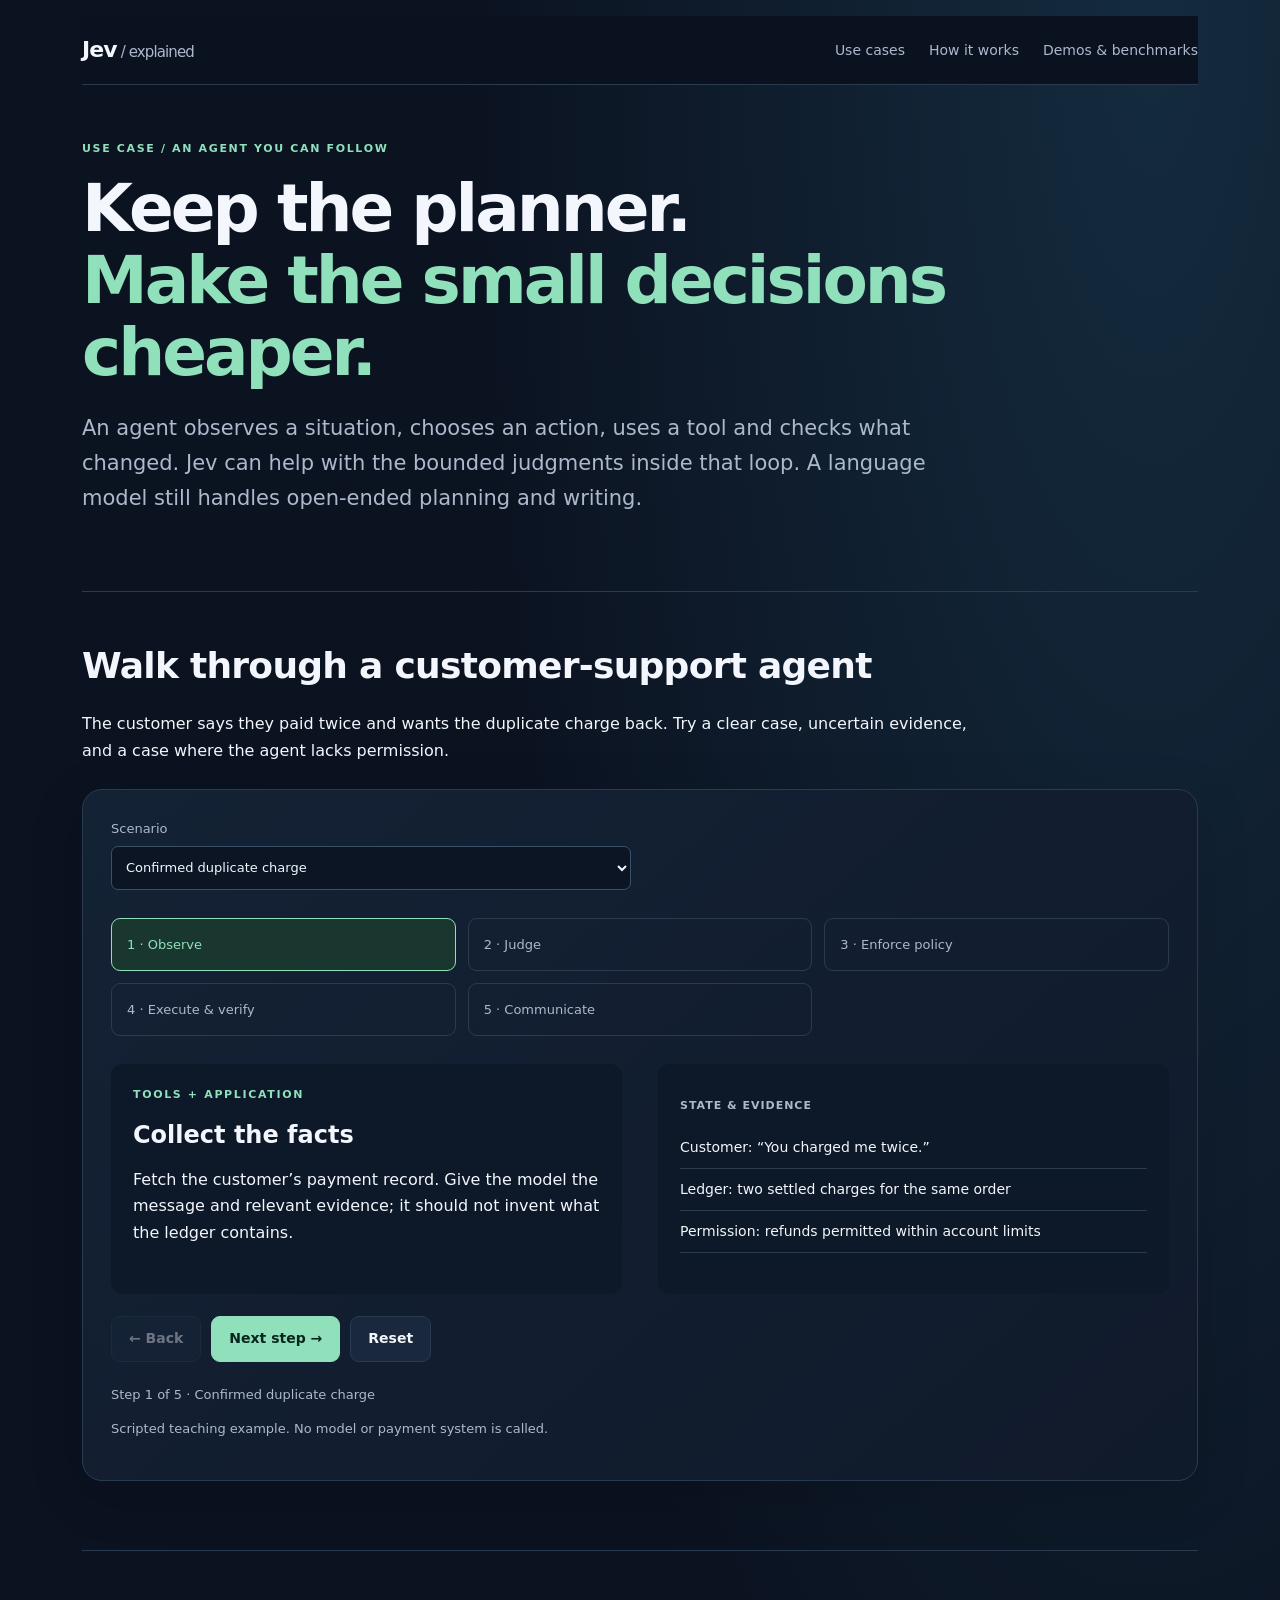
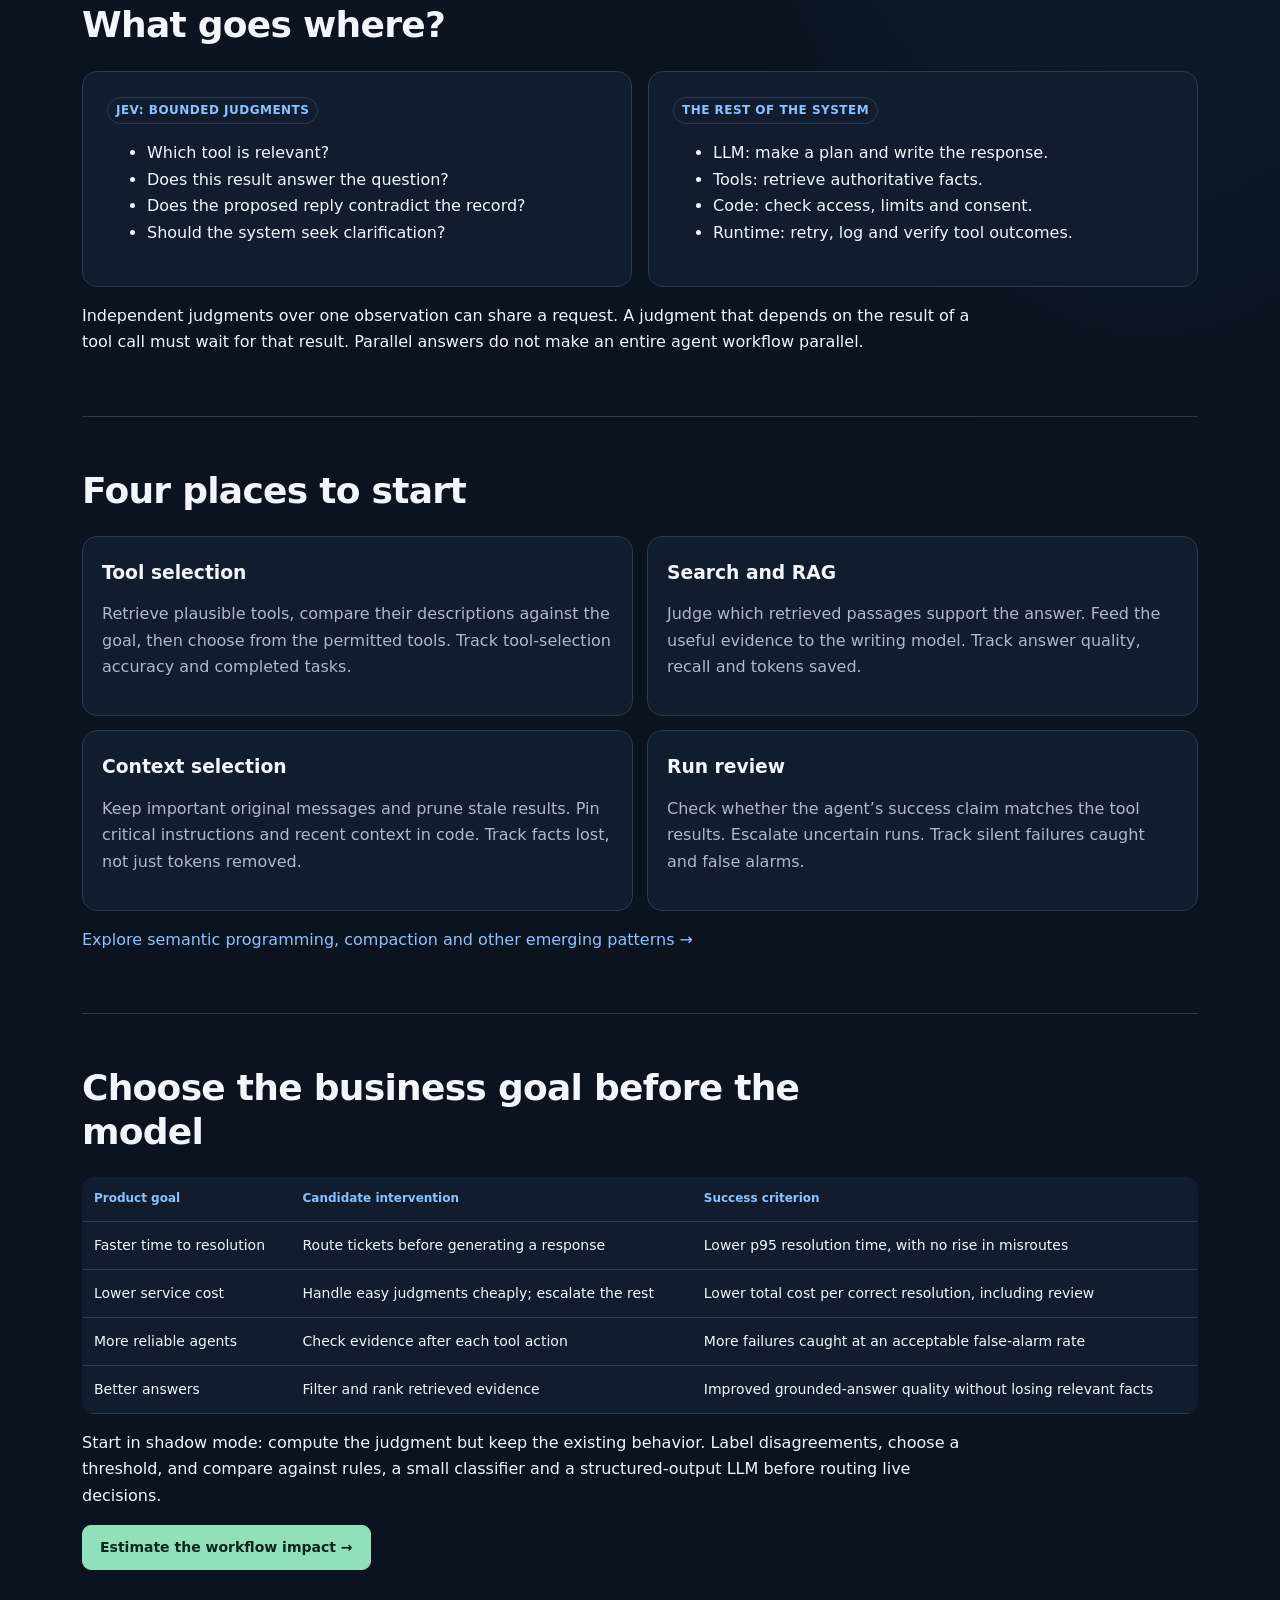
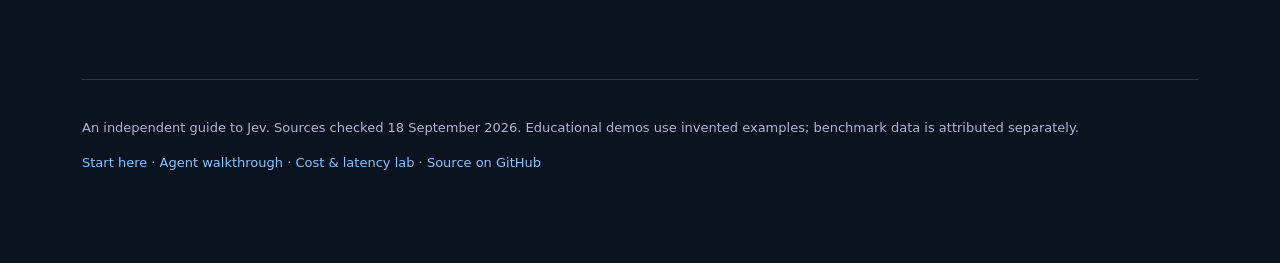
==== agents.html @ 052af836 "Build interactive PM guide with real demos, model comparisons and economics lab" ====
<!doctype html>
<html lang="en"><head><meta charset="utf-8"><meta name="viewport" content="width=device-width,initial-scale=1"><meta name="description" content="An interactive guide to Jev: decisions, agent workflows, architecture, benchmarks and product economics."><title>Agents, step by step · Jev Explained</title><link rel="stylesheet" href="style.css"><link rel="stylesheet" href="learn.css"></head><body><noscript><p class="noscript">JavaScript enables the interactive illustrations and calculators. The explanations and source links remain available below.</p></noscript><a class="skip" href="#content">Skip to content</a><main><nav aria-label="Main navigation"><a class="brand" href="index.html">Jev<span> / explained</span></a><a href="patterns.html">Use cases</a><a href="architecture.html">How it works</a><a href="benchmarks.html">Demos & benchmarks</a></nav><div id="content">
<header class="hero"><p class="eyebrow">USE CASE / AN AGENT YOU CAN FOLLOW</p><h1>Keep the planner.<br><em>Make the small decisions cheaper.</em></h1><p class="lede">An agent observes a situation, chooses an action, uses a tool and checks what changed. Jev can help with the bounded judgments inside that loop. A language model still handles open-ended planning and writing.</p></header>
<section class="chapter"><h2>Walk through a customer-support agent</h2><p>The customer says they paid twice and wants the duplicate charge back. Try a clear case, uncertain evidence, and a case where the agent lacks permission.</p><div id="agent-lab" class="lab"><div class="control-grid"><label>Scenario<select id="agent-scenario"><option value="clear">Confirmed duplicate charge</option><option value="uncertain">Charge may still be pending</option><option value="blocked">Confirmed, but no refund permission</option></select></label></div><div class="agent-map" aria-label="Agent workflow"><div data-agent-stage="0">1 · Observe</div><div data-agent-stage="1">2 · Judge</div><div data-agent-stage="2">3 · Enforce policy</div><div data-agent-stage="3">4 · Execute & verify</div><div data-agent-stage="4">5 · Communicate</div></div><div class="split"><article class="stage-card"><p class="eyebrow" id="agent-owner"></p><h3 id="agent-title"></h3><p id="agent-copy"></p></article><div class="stage-card"><p class="label">STATE & EVIDENCE</p><div id="agent-evidence"></div></div></div><div class="actions"><button id="agent-prev">← Back</button><button id="agent-next" class="primary">Next step →</button><button id="agent-reset">Reset</button></div><p id="agent-status" class="source" aria-live="polite"></p><p class="source">Scripted teaching example. No model or payment system is called.</p></div></section>
<section class="chapter"><h2>What goes where?</h2><div class="comparison"><article><span class="tag">JEV: BOUNDED JUDGMENTS</span><ul><li>Which tool is relevant?</li><li>Does this result answer the question?</li><li>Does the proposed reply contradict the record?</li><li>Should the system seek clarification?</li></ul></article><article><span class="tag">THE REST OF THE SYSTEM</span><ul><li>LLM: make a plan and write the response.</li><li>Tools: retrieve authoritative facts.</li><li>Code: check access, limits and consent.</li><li>Runtime: retry, log and verify tool outcomes.</li></ul></article></div><p>Independent judgments over one observation can share a request. A judgment that depends on the result of a tool call must wait for that result. Parallel answers do not make an entire agent workflow parallel.</p></section>
<section class="chapter"><h2>Four places to start</h2><div class="cards"><article><h3>Tool selection</h3><p>Retrieve plausible tools, compare their descriptions against the goal, then choose from the permitted tools. Track tool-selection accuracy and completed tasks.</p></article><article><h3>Search and RAG</h3><p>Judge which retrieved passages support the answer. Feed the useful evidence to the writing model. Track answer quality, recall and tokens saved.</p></article><article><h3>Context selection</h3><p>Keep important original messages and prune stale results. Pin critical instructions and recent context in code. Track facts lost, not just tokens removed.</p></article><article><h3>Run review</h3><p>Check whether the agent’s success claim matches the tool results. Escalate uncertain runs. Track silent failures caught and false alarms.</p></article></div><p><a href="emerging.html">Explore semantic programming, compaction and other emerging patterns →</a></p></section>
<section class="chapter"><h2>Choose the business goal before the model</h2><div class="table-wrap"><table><thead><tr><th>Product goal</th><th>Candidate intervention</th><th>Success criterion</th></tr></thead><tbody><tr><td>Faster time to resolution</td><td>Route tickets before generating a response</td><td>Lower p95 resolution time, with no rise in misroutes</td></tr><tr><td>Lower service cost</td><td>Handle easy judgments cheaply; escalate the rest</td><td>Lower total cost per correct resolution, including review</td></tr><tr><td>More reliable agents</td><td>Check evidence after each tool action</td><td>More failures caught at an acceptable false-alarm rate</td></tr><tr><td>Better answers</td><td>Filter and rank retrieved evidence</td><td>Improved grounded-answer quality without losing relevant facts</td></tr></tbody></table></div><p>Start in shadow mode: compute the judgment but keep the existing behavior. Label disagreements, choose a threshold, and compare against rules, a small classifier and a structured-output LLM before routing live decisions.</p><a class="button primary" href="economics.html">Estimate the workflow impact →</a></section>
</div><footer><p>An independent guide to Jev. Sources checked 18 September 2026. Educational demos use invented examples; benchmark data is attributed separately.</p><a href="index.html">Start here</a> · <a href="agents.html">Agent walkthrough</a> · <a href="economics.html">Cost & latency lab</a> · <a href="https://github.com/sambhav/jev-explained">Source on GitHub</a></footer></main><script src="vendor/highlight.min.js"></script><script src="code-highlight.js"></script><script src="learn.js"></script></body></html>
---- style.css ----
:root{--bg:#0b1020;--card:#131a2c;--soft:#1a2338;--text:#f3f6fc;--muted:#aeb8cc;--accent:#8cb4ff;--line:#2a3652;--green:#8bd5a5}*{box-sizing:border-box}html{scroll-behavior:smooth}body{margin:0;background:var(--bg);color:var(--text);font:16px/1.65 system-ui,-apple-system,Segoe UI,sans-serif}main{max-width:1080px;margin:auto;padding:26px 22px 90px}nav{display:flex;gap:16px;flex-wrap:wrap;margin-bottom:52px;padding:10px 0;position:sticky;top:0;background:rgba(11,16,32,.94);backdrop-filter:blur(12px);z-index:5}a{color:var(--accent);text-decoration:none}.eyebrow,.tag{color:var(--accent);font-weight:750;font-size:12px;letter-spacing:.1em}.tag{display:inline-block;border:1px solid var(--line);border-radius:999px;padding:3px 8px;letter-spacing:.04em}h1{font-size:clamp(42px,7vw,72px);line-height:1;letter-spacing:-.045em;margin:8px 0 22px}h2{margin-top:64px;font-size:30px;letter-spacing:-.02em}h3{margin:5px 0}.lede{font-size:21px;color:var(--muted);max-width:860px}.callout,.warn{background:var(--soft);border-left:4px solid var(--accent);padding:18px 20px;border-radius:0 14px 14px 0;margin:28px 0}.warn{border-color:#e6b566}.flow{display:flex;gap:10px;align-items:center;overflow:auto;padding:16px 0}.node{background:var(--card);border:1px solid var(--line);padding:15px;border-radius:12px;min-width:135px;text-align:center}.node small,.source{color:var(--muted)}pre{background:#090d18;border:1px solid var(--line);border-radius:12px;padding:16px;overflow:auto;white-space:pre-wrap;color:#dbe7ff;font:14px/1.6 ui-monospace,SFMono-Regular,Menlo,Monaco,Consolas,"Liberation Mono",monospace;tab-size:2}pre code.hljs{display:block;overflow-x:auto;padding:0;background:transparent;color:#dbe7ff}code.hljs{background:transparent}.hljs-comment,.hljs-quote{color:#71809f;font-style:italic}.hljs-keyword,.hljs-selector-tag,.hljs-literal,.hljs-section,.hljs-link{color:#c792ea}.hljs-string,.hljs-title,.hljs-name,.hljs-type,.hljs-attribute,.hljs-symbol,.hljs-bullet,.hljs-addition{color:#a6e3a1}.hljs-number,.hljs-meta,.hljs-built_in,.hljs-builtin-name,.hljs-params{color:#f2c97d}.hljs-function .hljs-title,.hljs-title.function_{color:#82aaff}.hljs-variable,.hljs-template-variable,.hljs-class .hljs-title,.hljs-title.class_{color:#f3a6b8}.hljs-operator,.hljs-punctuation{color:#b7c4dd}.hljs-deletion{color:#ef8891}.cards,.grid,.compare{display:grid;grid-template-columns:repeat(2,1fr);gap:14px}.grid{grid-template-columns:repeat(3,1fr)}.cards article,.card{background:var(--card);border:1px solid var(--line);border-radius:15px;padding:19px}.cards p,.card p{color:var(--muted)}code:not(.hljs){color:#dbe7ff}table{width:100%;border-collapse:collapse;background:var(--card);border-radius:12px;overflow:hidden}th,td{text-align:left;padding:12px;border-bottom:1px solid var(--line)}th{color:var(--accent)}.diagram{background:#090d18;border:1px solid var(--line);border-radius:16px;padding:28px;text-align:center;font-size:18px;line-height:2}.diagram.small{font-size:15px}.takeaway{font-size:21px;border-left:4px solid var(--accent);background:var(--card);padding:20px;border-radius:0 14px 14px 0}.stack{display:grid;gap:14px}footer{margin-top:65px;border-top:1px solid var(--line);padding-top:24px}.steps{counter-reset:step;display:grid;gap:14px}.step{position:relative;background:var(--card);border:1px solid var(--line);border-radius:16px;padding:22px 22px 22px 70px}.step:before{counter-increment:step;content:counter(step);position:absolute;left:20px;top:20px;width:34px;height:34px;border-radius:50%;display:grid;place-items:center;background:var(--accent);color:#07101f;font-weight:800}.decision-demo{display:grid;grid-template-columns:1fr 70px 1fr;align-items:center;gap:12px;margin:25px 0}.decision-box{background:var(--card);border:1px solid var(--line);border-radius:16px;padding:20px;min-height:170px}.pulse-arrow{position:relative;height:3px;background:var(--line);overflow:hidden}.pulse-arrow:after{content:'';position:absolute;width:30px;height:3px;background:var(--accent);animation:travel 1.8s ease-in-out infinite}.prob{height:8px;background:var(--soft);border-radius:8px;overflow:hidden;margin:7px 0 12px}.prob i{display:block;height:100%;background:var(--accent);transform-origin:left;animation:grow 1.2s ease-out both}.versus{display:grid;grid-template-columns:1fr 1fr;gap:14px}.bad,.good{border-radius:16px;padding:21px;border:1px solid var(--line);background:var(--card)}.good{border-color:#355e4b}.label{font-size:12px;font-weight:800;letter-spacing:.08em;color:var(--muted)}@keyframes travel{0%{left:-30px}100%{left:100%}}@keyframes grow{from{transform:scaleX(0)}to{transform:scaleX(1)}}@media(prefers-reduced-motion:reduce){*{scroll-behavior:auto!important}.pulse-arrow:after,.prob i{animation:none}}@media(max-width:700px){.cards,.grid,.compare,.versus,.decision-demo{grid-template-columns:1fr}.decision-demo .pulse-arrow{width:3px;height:45px;margin:auto}.pulse-arrow:after{width:3px;height:20px;animation:none}.step{padding-left:62px}nav{margin-bottom:35px}.flow{align-items:stretch}}
---- learn.css ----
/* Interactive reading experience; old deep dives inherit the same visual system. */
:root{--bg:#0b1220;--card:#111d2e;--soft:#19283c;--line:#2a3b50;--accent:#87c4ff;--green:#8fe0bb;--amber:#f4cd87}
body{background:radial-gradient(ellipse at 90% 0%,#142b3e 0,transparent 44rem),var(--bg)}main{max-width:1160px;padding-top:16px}h1{font-size:clamp(38px,5.6vw,66px);line-height:1.09;letter-spacing:-.045em;max-width:1050px}h1 em{font-style:normal;color:var(--green)}h2{font-size:clamp(25px,3.6vw,36px);line-height:1.2;margin:8px 0 24px;max-width:850px}h3{line-height:1.3}.hero{padding:35px 0 55px}.hero .lede{max-width:900px;line-height:1.65}.eyebrow{margin:0 0 15px;color:var(--green);font-size:11px;letter-spacing:.15em}.chapter{padding:44px 0;border-top:1px solid var(--line);scroll-margin-top:110px}.chapter>p{max-width:900px}nav{margin-bottom:20px;border-bottom:1px solid var(--line);align-items:center;padding:16px 0;gap:24px;background:rgba(11,18,32,.96)}nav a{font-size:14px;color:var(--muted)}nav a[aria-current=page]{color:var(--green)}nav .brand{font-weight:850;font-size:22px;color:var(--text);margin-right:auto;letter-spacing:-.04em}.brand span{font-size:15px;color:var(--muted);font-weight:400}a:hover{text-decoration:underline}.skip{position:absolute;top:-60px;background:var(--accent);color:var(--bg);padding:10px;z-index:99}.skip:focus{top:8px}button,input,select{font:inherit}button,.button{display:inline-flex;align-items:center;justify-content:center;min-height:44px;border:1px solid var(--line);border-radius:9px;background:var(--soft);color:var(--text);padding:10px 17px;font-size:14px;font-weight:650;cursor:pointer;text-decoration:none}button:hover,.button:hover{border-color:var(--accent);text-decoration:none}button:disabled{opacity:.4;cursor:default}.primary{background:var(--green);border-color:var(--green);color:#08251d}.actions{display:flex;flex-wrap:wrap;gap:10px;align-items:center;margin:22px 0}a:focus-visible,button:focus-visible,input:focus-visible,select:focus-visible,summary:focus-visible{outline:3px solid var(--amber);outline-offset:4px}.section-heading{display:flex;justify-content:space-between;align-items:flex-start;gap:20px}.badge{display:inline-block;border:1px solid #365749;color:var(--green);background:#142a29;border-radius:99px;padding:4px 10px;font-size:11px;white-space:nowrap}.badge.amber{color:var(--amber);border-color:#66543c;background:#2d271f}.lab{border:1px solid var(--line);border-radius:20px;background:linear-gradient(140deg,#142235,#101a2b);padding:28px;margin:25px 0;box-shadow:0 14px 55px #0002}.segmented{display:flex;gap:8px;flex-wrap:wrap;margin:0 0 24px}.segmented button[aria-pressed=true]{background:var(--green);color:#08251d;border-color:var(--green)}.split{display:grid;grid-template-columns:1fr 1fr;gap:36px;align-items:start}.split>*{min-width:0}blockquote{font-size:23px;line-height:1.45;margin:18px 0 28px;padding:0;color:#f3f8fc;min-height:110px}.label{color:var(--muted);font-size:11px;letter-spacing:.09em}.prob-row{display:grid;grid-template-columns:78px 1fr 44px;gap:12px;align-items:center;margin:14px 0;font-size:13px}.track{height:15px;background:#253447;border-radius:5px;overflow:hidden}.track span{display:block;height:100%;width:0;background:var(--accent);transition:width .45s ease;border-radius:4px}.prob-row:first-child .track span{background:var(--green)}.prob-row output{text-align:right;font-variant-numeric:tabular-nums}.policy{border-top:1px solid var(--line);margin-top:28px;padding-top:22px}.policy label{display:flex;justify-content:space-between;gap:20px}.policy output{color:var(--green);font-weight:800}input[type=range]{width:100%;accent-color:var(--green);min-height:35px}.result{padding:15px 18px;background:#19362f;border:1px solid #386656;border-radius:10px;color:#b2f0d3;font-weight:700}.result.review{background:#30291f;border-color:#685336;color:var(--amber)}.source,.code-note{font-size:13px;line-height:1.65;color:var(--muted)}.code-note{margin-bottom:4px}.comparison{display:grid;grid-template-columns:1fr 1fr;gap:16px}.comparison>article{border:1px solid var(--line);border-radius:15px;background:var(--card);padding:24px}.comparison p{color:var(--muted)}.comparison .accent-card{border-color:#35624f}.token-strip,.decision-pills{display:flex;flex-wrap:wrap;gap:7px;margin:24px 0;min-height:48px;align-items:center}.token-strip span{border:1px solid #425672;border-radius:6px;background:#223149;padding:6px 9px;font:13px ui-monospace,monospace}.decision-pills span{background:#1e4038;border:1px solid #315a4e;padding:6px 12px;border-radius:7px;font-size:13px}.decision-pills b{color:var(--green)}.glyph{font-size:34px;color:var(--green)}.primitives{margin-top:24px}.value-grid{display:grid;grid-template-columns:repeat(2,1fr);gap:28px;margin:30px 0}.value-grid article{border-top:1px solid var(--line);padding-top:20px}.value-grid span{color:var(--green);font:14px ui-monospace,monospace}.value-grid h3{margin:12px 0}.value-grid p{color:var(--muted)}.value-grid b{font-size:13px}.journey>a{display:block;border:1px solid var(--line);padding:24px;border-radius:15px;background:var(--card);color:var(--text)}.journey>a:hover{border-color:var(--green);text-decoration:none}.journey p{color:var(--muted)}.journey h3{margin-top:18px}.control-grid{display:grid;grid-template-columns:repeat(2,minmax(0,1fr));gap:18px}.control-grid label{display:flex;flex-direction:column;gap:6px;color:var(--muted);font-size:13px}.control-grid input:not([type=range]),select{width:100%;min-height:44px;color:var(--text);background:#0b1524;border:1px solid #3b5067;border-radius:7px;padding:8px 10px}label small{font-size:11px;color:var(--muted)}.agent-map{display:grid;grid-template-columns:repeat(3,1fr);gap:12px;margin:28px 0}.agent-map div{padding:15px;border:1px solid var(--line);border-radius:9px;color:var(--muted);font-size:13px;position:relative}.agent-map div.active{color:var(--green);border-color:var(--green);background:#19362f}.stage-card{min-height:230px;padding:22px;background:#0d1828;border-radius:12px}.stage-card h3{font-size:24px}.evidence-item{border-bottom:1px solid var(--line);padding:9px 0;font-size:14px}.evidence-item b{color:var(--green)}.table-wrap{overflow:auto}th{font-size:12px}td{font-size:14px}.arch-input{text-align:center;padding:10px 0 25px}.arch-input p{font-size:22px;margin:10px}.arch-input small{color:var(--muted)}.arch-block{padding:12px;border:1px solid var(--line);border-radius:8px;margin:18px 0;color:var(--muted);font-size:13px;transition:background .3s}.arch-block.active{border-color:var(--accent);color:var(--text);background:#223a51}.arch-paths .token-strip{min-height:110px}.arch-paths .token-strip span{opacity:.22;transition:opacity .3s,transform .3s;transform:translateY(5px)}.arch-paths .token-strip span.shown{opacity:1;transform:none}#parallel-answers{min-height:110px;margin:24px 0}#parallel-answers div{display:flex;justify-content:space-between;gap:15px;padding:5px 8px;opacity:.22;transition:opacity .3s,color .3s;font-size:13px}#parallel-answers.active div{opacity:1;color:var(--green)}.explain-box{border-top:1px solid var(--line);padding-top:24px;margin-top:25px;min-height:180px}.glossary{display:grid;grid-template-columns:repeat(3,1fr);gap:25px}.glossary h3{color:var(--green);font-size:17px}.glossary p{color:var(--muted);font-size:14px}.shared-diagram{display:grid;grid-template-columns:1fr 1fr 1fr;gap:35px;align-items:center;margin:30px 0}.shared-diagram .state-node,.branch-column>div{background:var(--card);border:1px solid var(--line);padding:18px;border-radius:10px;text-align:center;position:relative}.shared-diagram span{display:block;color:var(--muted);font-size:12px}.branch-column{display:grid;gap:12px}.branch-column>div:before,.branch-column>div:after{content:'';position:absolute;width:35px;height:2px;background:var(--green);top:50%}.branch-column>div:before{right:100%}.branch-column>div:after{left:100%}.evidence-list{display:grid;gap:16px}.evidence-list article{border:1px solid var(--line);border-radius:12px;padding:24px}.evidence-list h3{margin-top:15px}.calibration-visual{display:grid;grid-template-columns:repeat(10,1fr);gap:8px;max-width:600px;margin:26px 0}.calibration-visual span{aspect-ratio:1;background:#204338;display:grid;place-items:center;color:var(--green);border-radius:8px;font-size:22px}.calibration-visual span:nth-last-child(-n+2){background:#453225;color:var(--amber)}.embed{width:100%;aspect-ratio:16/9;border:1px solid var(--line);border-radius:12px;background:#080d14}.embed iframe{width:100%;height:100%;border:0;border-radius:12px}.embed-placeholder{width:100%;height:100%;display:flex;flex-direction:column;align-items:center;justify-content:center;gap:14px;padding:22px;text-align:center;background:radial-gradient(ellipse,#263e50,#101a2b)}.embed-placeholder strong{font-size:clamp(18px,3vw,30px)}.embed-placeholder small{color:var(--muted)}.metrics{display:grid;grid-template-columns:repeat(3,1fr);gap:14px;margin:25px 0}.metric{border:1px solid var(--line);border-radius:12px;padding:20px;background:var(--card)}.metric output,.metric strong{display:block;font-size:clamp(24px,3.5vw,38px);font-weight:800;letter-spacing:-.03em;color:var(--green);font-variant-numeric:tabular-nums}.metric span{font-size:12px;color:var(--muted)}.bench-row{display:grid;grid-template-columns:125px 1fr 95px;gap:12px;margin:18px 0;align-items:center;font-size:13px}.bench-row .track{height:22px}.bench-row .track span{background:#7893b2}.bench-row.jev .track span{background:var(--green)}.bench-row output{text-align:right;font-variant-numeric:tabular-nums}.bench-row.jev{font-weight:800;color:var(--green)}#benchmark-chart{margin:28px 0}.benchmark-controls{display:flex;gap:16px;align-items:center;flex-wrap:wrap}.benchmark-controls label{font-size:13px}.benchmark-controls select{width:auto}.callout.compact{margin:16px 0;padding:14px 18px}.race-lane{margin:22px 0}.race-lane .lane-label{display:flex;justify-content:space-between;font-size:13px}.race-track{height:26px;background:#243249;border-radius:7px;overflow:hidden;margin-top:10px}.race-track span{display:block;width:0;height:100%;background:var(--accent)}.race-lane:last-of-type .race-track span{background:var(--green)}.race-track span.running{animation:race var(--duration) linear forwards}.race-track span.finished{width:100%}@keyframes race{from{width:0}to{width:100%}}.cost-stack{display:flex;min-height:22px;overflow:hidden;border-radius:6px;background:#253449;margin:10px 0 18px}.cost-stack span{min-width:0;background:var(--green);transition:width .3s}.cost-stack span+span{background:var(--amber)}.legend{display:flex;gap:20px;flex-wrap:wrap;font-size:12px;color:var(--muted)}.legend i{width:10px;height:10px;display:inline-block;background:var(--green);margin-right:6px}.legend .amber{background:var(--amber)}details{margin:20px 0;border:1px solid var(--line);border-radius:10px;padding:16px 20px}summary{cursor:pointer;color:var(--accent);font-weight:650}.formula{font-family:ui-monospace,monospace;font-size:12px;overflow-wrap:anywhere}.sticky-result{margin-top:28px}.footer-note{font-size:12px}footer{color:var(--muted);font-size:13px}section:target{scroll-margin-top:120px}.viz svg{min-width:0}.noscript{padding:15px;border:1px solid var(--amber)}
@media(max-width:760px){main{padding:12px 18px 60px}nav{gap:11px;padding:12px 0}nav .brand{flex-basis:100%;font-size:20px}nav a{font-size:12px}.hero{padding:25px 0 35px}.hero .lede{font-size:18px}.chapter{padding:32px 0}.split,.comparison,.value-grid,.glossary{grid-template-columns:1fr}.lab{padding:19px}.section-heading{display:block}.section-heading .badge{margin-bottom:10px}.split{gap:18px}blockquote{font-size:21px;min-height:0}.metrics{grid-template-columns:1fr}.metric{padding:16px}.metric output,.metric strong{font-size:30px}.agent-map{grid-template-columns:1fr 1fr}.stage-card{min-height:0}.arch-paths .token-strip{min-height:55px}.shared-diagram{grid-template-columns:1fr;gap:20px}.branch-column>div:before,.branch-column>div:after{display:none}.branch-column{grid-template-columns:repeat(3,1fr);gap:8px}.branch-column>div{padding:12px 5px;font-size:12px}.bench-row{grid-template-columns:85px 1fr 78px;font-size:11px;gap:8px}.control-grid{grid-template-columns:1fr}.embed-placeholder{gap:8px;padding:12px}.embed-placeholder small{font-size:11px}.calibration-visual{grid-template-columns:repeat(5,1fr);max-width:300px}th,td{padding:10px}.policy label{font-size:13px}.segmented button{padding:8px 10px;font-size:12px}.explain-box{min-height:230px}.comparison>article{padding:20px}}
@media(prefers-reduced-motion:reduce){*,*:before,*:after{animation:none!important;transition:none!important;scroll-behavior:auto!important}.race-track span.running{width:100%}}
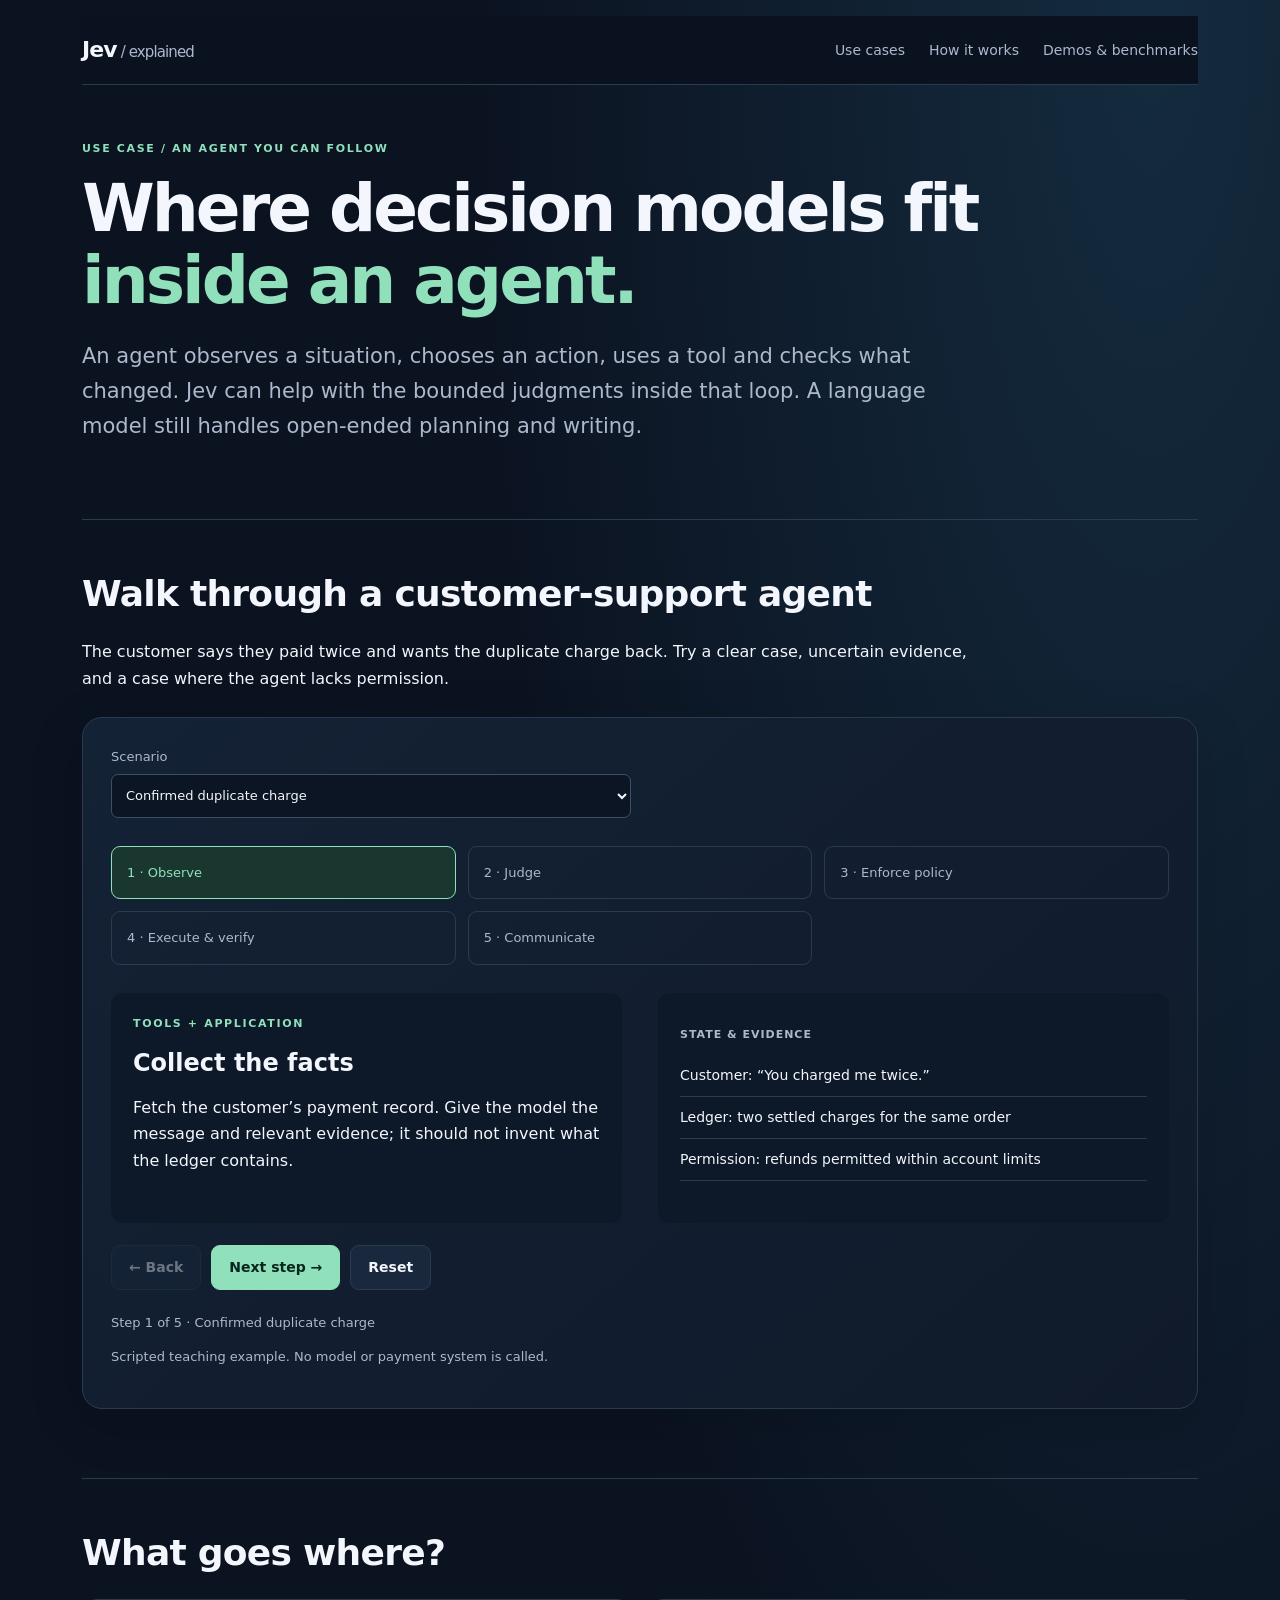
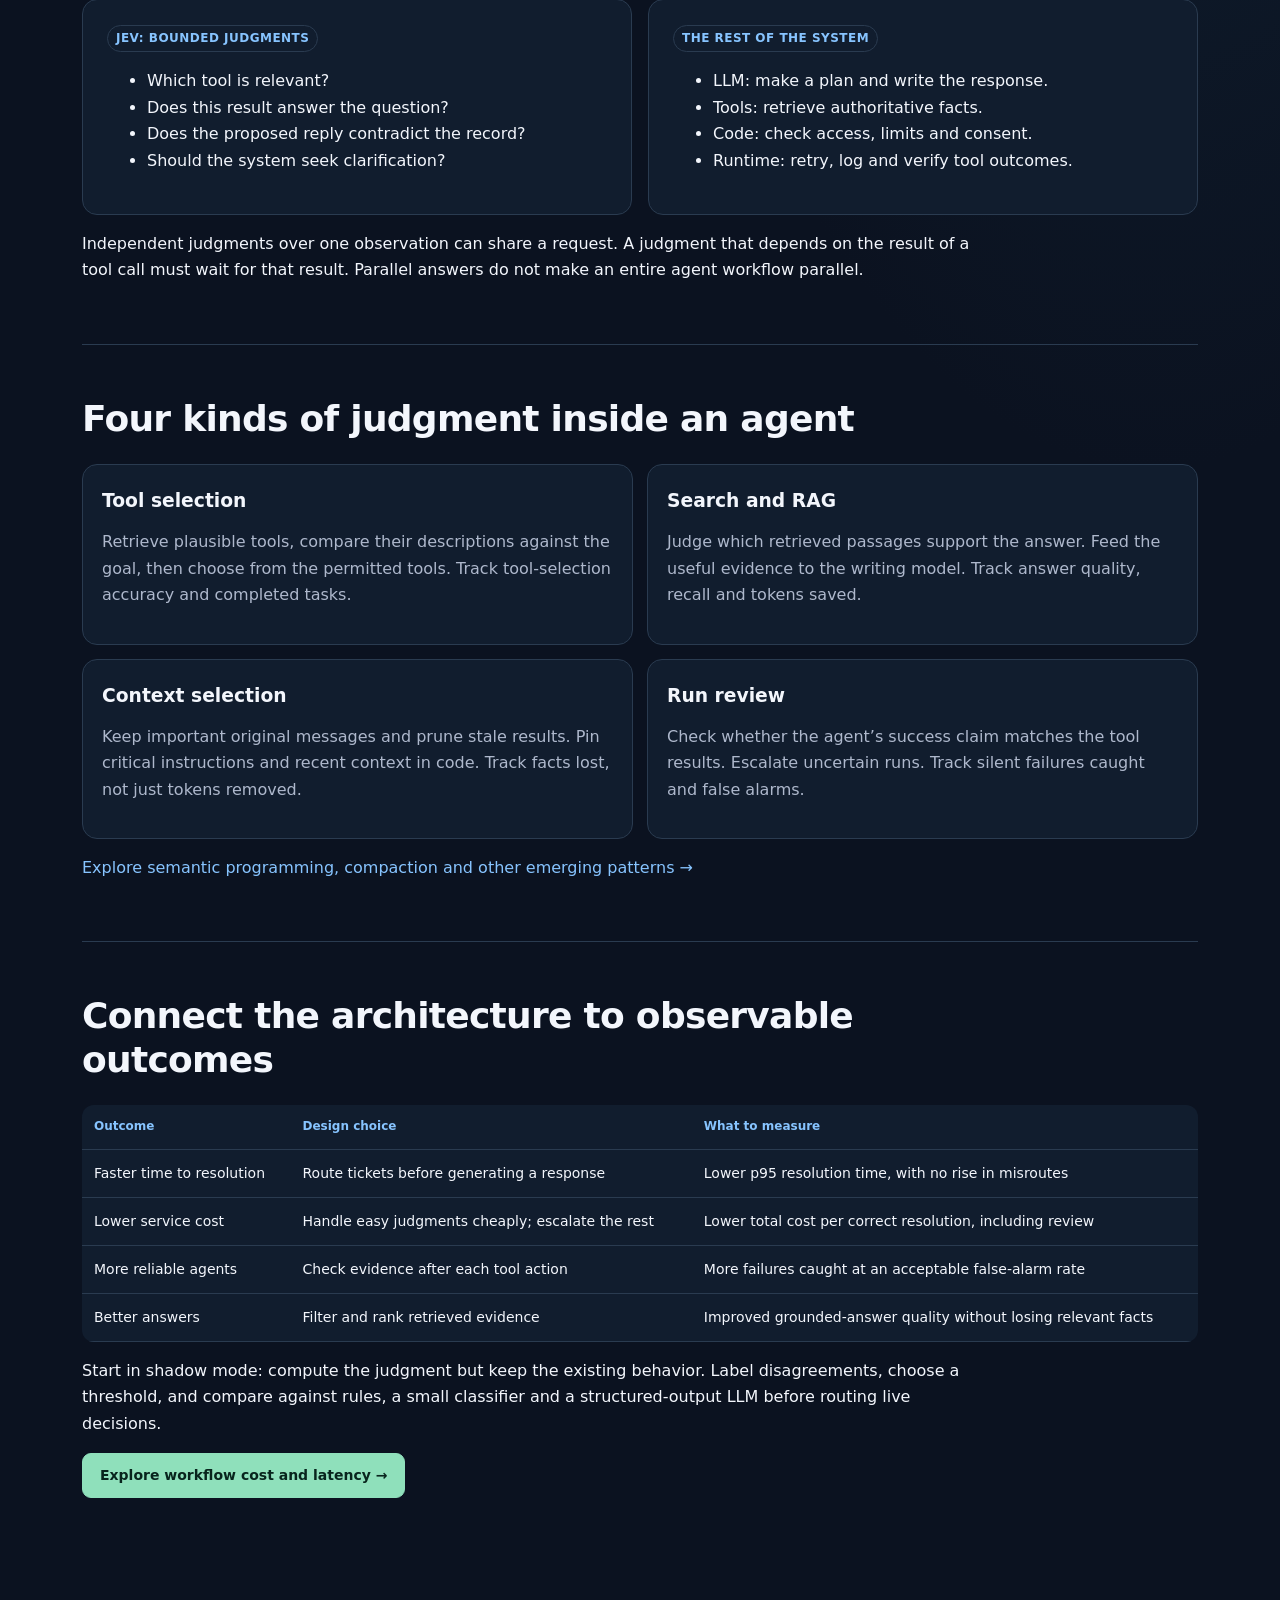
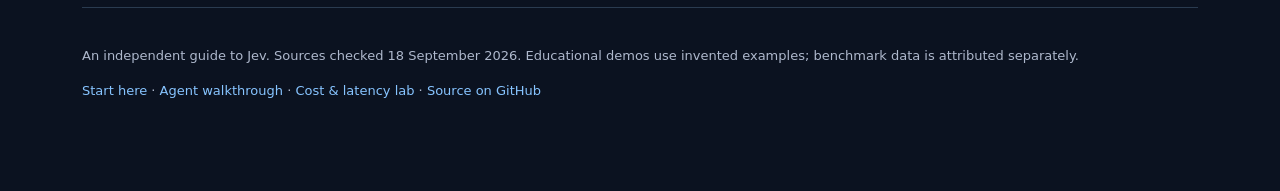
==== commit a0d267d2: "Reframe Jev guide around the architectural shift rather than product advocacy" ====
--- a/agents.html
+++ b/agents.html
@@ -1,8 +1,8 @@
 <!doctype html>
-<html lang="en"><head><meta charset="utf-8"><meta name="viewport" content="width=device-width,initial-scale=1"><meta name="description" content="An interactive guide to Jev: decisions, agent workflows, architecture, benchmarks and product economics."><title>Agents, step by step · Jev Explained</title><link rel="stylesheet" href="style.css"><link rel="stylesheet" href="learn.css"></head><body><noscript><p class="noscript">JavaScript enables the interactive illustrations and calculators. The explanations and source links remain available below.</p></noscript><a class="skip" href="#content">Skip to content</a><main><nav aria-label="Main navigation"><a class="brand" href="index.html">Jev<span> / explained</span></a><a href="patterns.html">Use cases</a><a href="architecture.html">How it works</a><a href="benchmarks.html">Demos & benchmarks</a></nav><div id="content">
-<header class="hero"><p class="eyebrow">USE CASE / AN AGENT YOU CAN FOLLOW</p><h1>Keep the planner.<br><em>Make the small decisions cheaper.</em></h1><p class="lede">An agent observes a situation, chooses an action, uses a tool and checks what changed. Jev can help with the bounded judgments inside that loop. A language model still handles open-ended planning and writing.</p></header>
+<html lang="en"><head><meta charset="utf-8"><meta name="viewport" content="width=device-width,initial-scale=1"><meta name="description" content="An explanation of decision models through Jev: interfaces, computation, agent workflows and measured system effects."><title>Agents, step by step · Jev Explained</title><link rel="stylesheet" href="style.css"><link rel="stylesheet" href="learn.css"></head><body><noscript><p class="noscript">JavaScript enables the interactive illustrations and calculators. The explanations and source links remain available below.</p></noscript><a class="skip" href="#content">Skip to content</a><main><nav aria-label="Main navigation"><a class="brand" href="index.html">Jev<span> / explained</span></a><a href="patterns.html">Use cases</a><a href="architecture.html">How it works</a><a href="benchmarks.html">Demos & benchmarks</a></nav><div id="content">
+<header class="hero"><p class="eyebrow">USE CASE / AN AGENT YOU CAN FOLLOW</p><h1>Where decision models fit<br><em>inside an agent.</em></h1><p class="lede">An agent observes a situation, chooses an action, uses a tool and checks what changed. Jev can help with the bounded judgments inside that loop. A language model still handles open-ended planning and writing.</p></header>
 <section class="chapter"><h2>Walk through a customer-support agent</h2><p>The customer says they paid twice and wants the duplicate charge back. Try a clear case, uncertain evidence, and a case where the agent lacks permission.</p><div id="agent-lab" class="lab"><div class="control-grid"><label>Scenario<select id="agent-scenario"><option value="clear">Confirmed duplicate charge</option><option value="uncertain">Charge may still be pending</option><option value="blocked">Confirmed, but no refund permission</option></select></label></div><div class="agent-map" aria-label="Agent workflow"><div data-agent-stage="0">1 · Observe</div><div data-agent-stage="1">2 · Judge</div><div data-agent-stage="2">3 · Enforce policy</div><div data-agent-stage="3">4 · Execute & verify</div><div data-agent-stage="4">5 · Communicate</div></div><div class="split"><article class="stage-card"><p class="eyebrow" id="agent-owner"></p><h3 id="agent-title"></h3><p id="agent-copy"></p></article><div class="stage-card"><p class="label">STATE & EVIDENCE</p><div id="agent-evidence"></div></div></div><div class="actions"><button id="agent-prev">← Back</button><button id="agent-next" class="primary">Next step →</button><button id="agent-reset">Reset</button></div><p id="agent-status" class="source" aria-live="polite"></p><p class="source">Scripted teaching example. No model or payment system is called.</p></div></section>
 <section class="chapter"><h2>What goes where?</h2><div class="comparison"><article><span class="tag">JEV: BOUNDED JUDGMENTS</span><ul><li>Which tool is relevant?</li><li>Does this result answer the question?</li><li>Does the proposed reply contradict the record?</li><li>Should the system seek clarification?</li></ul></article><article><span class="tag">THE REST OF THE SYSTEM</span><ul><li>LLM: make a plan and write the response.</li><li>Tools: retrieve authoritative facts.</li><li>Code: check access, limits and consent.</li><li>Runtime: retry, log and verify tool outcomes.</li></ul></article></div><p>Independent judgments over one observation can share a request. A judgment that depends on the result of a tool call must wait for that result. Parallel answers do not make an entire agent workflow parallel.</p></section>
-<section class="chapter"><h2>Four places to start</h2><div class="cards"><article><h3>Tool selection</h3><p>Retrieve plausible tools, compare their descriptions against the goal, then choose from the permitted tools. Track tool-selection accuracy and completed tasks.</p></article><article><h3>Search and RAG</h3><p>Judge which retrieved passages support the answer. Feed the useful evidence to the writing model. Track answer quality, recall and tokens saved.</p></article><article><h3>Context selection</h3><p>Keep important original messages and prune stale results. Pin critical instructions and recent context in code. Track facts lost, not just tokens removed.</p></article><article><h3>Run review</h3><p>Check whether the agent’s success claim matches the tool results. Escalate uncertain runs. Track silent failures caught and false alarms.</p></article></div><p><a href="emerging.html">Explore semantic programming, compaction and other emerging patterns →</a></p></section>
-<section class="chapter"><h2>Choose the business goal before the model</h2><div class="table-wrap"><table><thead><tr><th>Product goal</th><th>Candidate intervention</th><th>Success criterion</th></tr></thead><tbody><tr><td>Faster time to resolution</td><td>Route tickets before generating a response</td><td>Lower p95 resolution time, with no rise in misroutes</td></tr><tr><td>Lower service cost</td><td>Handle easy judgments cheaply; escalate the rest</td><td>Lower total cost per correct resolution, including review</td></tr><tr><td>More reliable agents</td><td>Check evidence after each tool action</td><td>More failures caught at an acceptable false-alarm rate</td></tr><tr><td>Better answers</td><td>Filter and rank retrieved evidence</td><td>Improved grounded-answer quality without losing relevant facts</td></tr></tbody></table></div><p>Start in shadow mode: compute the judgment but keep the existing behavior. Label disagreements, choose a threshold, and compare against rules, a small classifier and a structured-output LLM before routing live decisions.</p><a class="button primary" href="economics.html">Estimate the workflow impact →</a></section>
+<section class="chapter"><h2>Four kinds of judgment inside an agent</h2><div class="cards"><article><h3>Tool selection</h3><p>Retrieve plausible tools, compare their descriptions against the goal, then choose from the permitted tools. Track tool-selection accuracy and completed tasks.</p></article><article><h3>Search and RAG</h3><p>Judge which retrieved passages support the answer. Feed the useful evidence to the writing model. Track answer quality, recall and tokens saved.</p></article><article><h3>Context selection</h3><p>Keep important original messages and prune stale results. Pin critical instructions and recent context in code. Track facts lost, not just tokens removed.</p></article><article><h3>Run review</h3><p>Check whether the agent’s success claim matches the tool results. Escalate uncertain runs. Track silent failures caught and false alarms.</p></article></div><p><a href="emerging.html">Explore semantic programming, compaction and other emerging patterns →</a></p></section>
+<section class="chapter"><h2>Connect the architecture to observable outcomes</h2><div class="table-wrap"><table><thead><tr><th>Outcome</th><th>Design choice</th><th>What to measure</th></tr></thead><tbody><tr><td>Faster time to resolution</td><td>Route tickets before generating a response</td><td>Lower p95 resolution time, with no rise in misroutes</td></tr><tr><td>Lower service cost</td><td>Handle easy judgments cheaply; escalate the rest</td><td>Lower total cost per correct resolution, including review</td></tr><tr><td>More reliable agents</td><td>Check evidence after each tool action</td><td>More failures caught at an acceptable false-alarm rate</td></tr><tr><td>Better answers</td><td>Filter and rank retrieved evidence</td><td>Improved grounded-answer quality without losing relevant facts</td></tr></tbody></table></div><p>Start in shadow mode: compute the judgment but keep the existing behavior. Label disagreements, choose a threshold, and compare against rules, a small classifier and a structured-output LLM before routing live decisions.</p><a class="button primary" href="economics.html">Explore workflow cost and latency →</a></section>
 </div><footer><p>An independent guide to Jev. Sources checked 18 September 2026. Educational demos use invented examples; benchmark data is attributed separately.</p><a href="index.html">Start here</a> · <a href="agents.html">Agent walkthrough</a> · <a href="economics.html">Cost & latency lab</a> · <a href="https://github.com/sambhav/jev-explained">Source on GitHub</a></footer></main><script src="vendor/highlight.min.js"></script><script src="code-highlight.js"></script><script src="learn.js"></script></body></html>
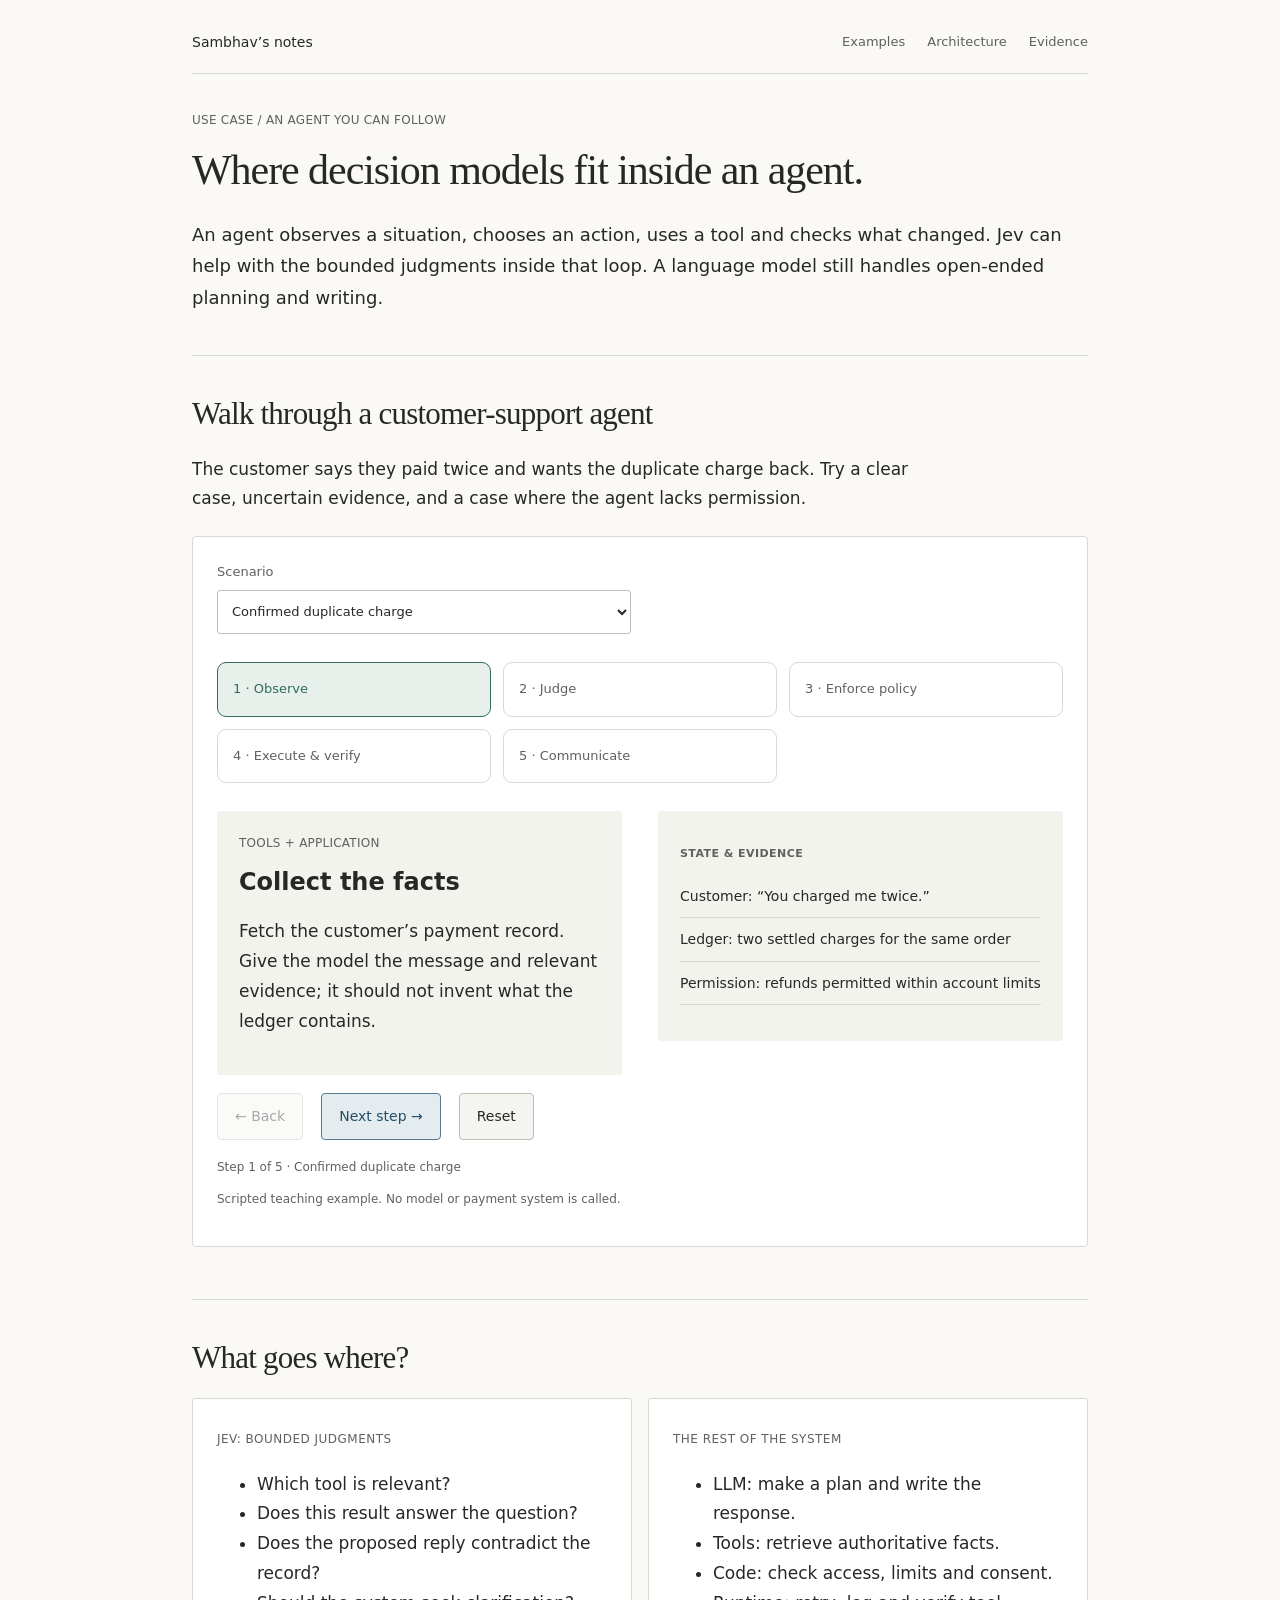
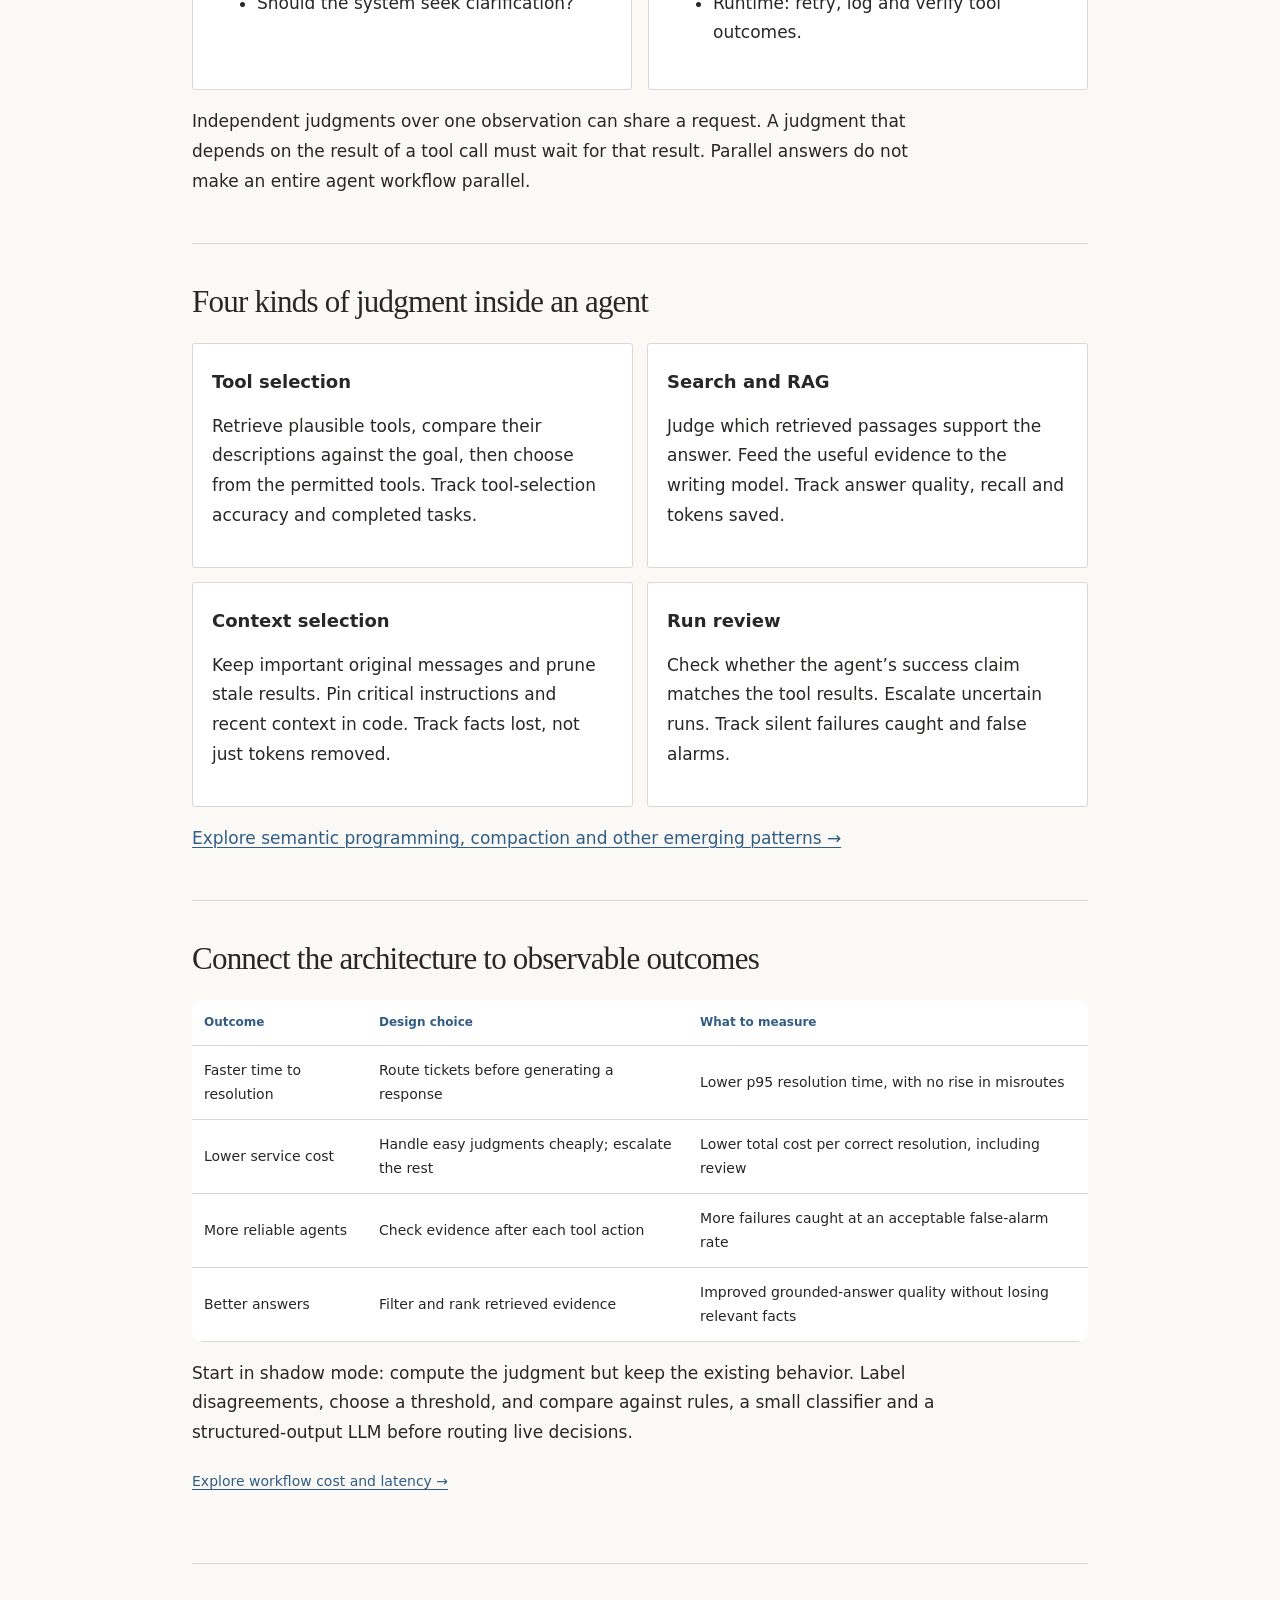
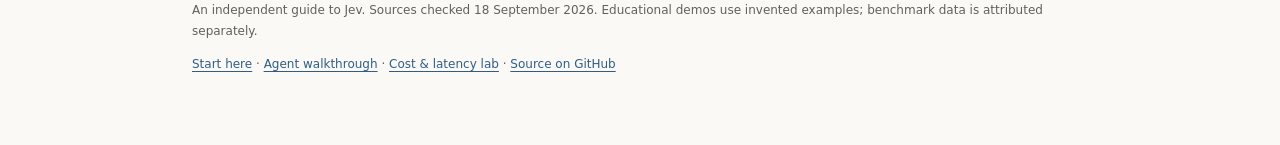
==== commit a76e03d9: "Present Jev as an illustrated article rather than a product landing page" ====
--- a/agents.html
+++ b/agents.html
@@ -1,6 +1,6 @@
 <!doctype html>
-<html lang="en"><head><meta charset="utf-8"><meta name="viewport" content="width=device-width,initial-scale=1"><meta name="description" content="An explanation of decision models through Jev: interfaces, computation, agent workflows and measured system effects."><title>Agents, step by step · Jev Explained</title><link rel="stylesheet" href="style.css"><link rel="stylesheet" href="learn.css"></head><body><noscript><p class="noscript">JavaScript enables the interactive illustrations and calculators. The explanations and source links remain available below.</p></noscript><a class="skip" href="#content">Skip to content</a><main><nav aria-label="Main navigation"><a class="brand" href="index.html">Jev<span> / explained</span></a><a href="patterns.html">Use cases</a><a href="architecture.html">How it works</a><a href="benchmarks.html">Demos & benchmarks</a></nav><div id="content">
-<header class="hero"><p class="eyebrow">USE CASE / AN AGENT YOU CAN FOLLOW</p><h1>Where decision models fit<br><em>inside an agent.</em></h1><p class="lede">An agent observes a situation, chooses an action, uses a tool and checks what changed. Jev can help with the bounded judgments inside that loop. A language model still handles open-ended planning and writing.</p></header>
+<html lang="en"><head><meta charset="utf-8"><meta name="viewport" content="width=device-width,initial-scale=1"><meta name="description" content="An explanation of decision models through Jev: interfaces, computation, agent workflows and measured system effects."><title>Agents, step by step · Jev Explained</title><link rel="stylesheet" href="style.css"><link rel="stylesheet" href="learn.css"><link rel="stylesheet" href="editorial.css?v=1"></head><body><noscript><p class="noscript">JavaScript enables the interactive illustrations and calculators. The explanations and source links remain available below.</p></noscript><a class="skip" href="#content">Skip to content</a><main><nav aria-label="Main navigation"><a class="notebook-home" href="index.html">Sambhav’s notes</a><a href="patterns.html">Examples</a><a href="architecture.html">Architecture</a><a href="benchmarks.html">Evidence</a></nav><div id="content">
+<header class="hero"><p class="eyebrow">USE CASE / AN AGENT YOU CAN FOLLOW</p><h1>Where decision models fit <em>inside an agent.</em></h1><p class="lede">An agent observes a situation, chooses an action, uses a tool and checks what changed. Jev can help with the bounded judgments inside that loop. A language model still handles open-ended planning and writing.</p></header>
 <section class="chapter"><h2>Walk through a customer-support agent</h2><p>The customer says they paid twice and wants the duplicate charge back. Try a clear case, uncertain evidence, and a case where the agent lacks permission.</p><div id="agent-lab" class="lab"><div class="control-grid"><label>Scenario<select id="agent-scenario"><option value="clear">Confirmed duplicate charge</option><option value="uncertain">Charge may still be pending</option><option value="blocked">Confirmed, but no refund permission</option></select></label></div><div class="agent-map" aria-label="Agent workflow"><div data-agent-stage="0">1 · Observe</div><div data-agent-stage="1">2 · Judge</div><div data-agent-stage="2">3 · Enforce policy</div><div data-agent-stage="3">4 · Execute & verify</div><div data-agent-stage="4">5 · Communicate</div></div><div class="split"><article class="stage-card"><p class="eyebrow" id="agent-owner"></p><h3 id="agent-title"></h3><p id="agent-copy"></p></article><div class="stage-card"><p class="label">STATE & EVIDENCE</p><div id="agent-evidence"></div></div></div><div class="actions"><button id="agent-prev">← Back</button><button id="agent-next" class="primary">Next step →</button><button id="agent-reset">Reset</button></div><p id="agent-status" class="source" aria-live="polite"></p><p class="source">Scripted teaching example. No model or payment system is called.</p></div></section>
 <section class="chapter"><h2>What goes where?</h2><div class="comparison"><article><span class="tag">JEV: BOUNDED JUDGMENTS</span><ul><li>Which tool is relevant?</li><li>Does this result answer the question?</li><li>Does the proposed reply contradict the record?</li><li>Should the system seek clarification?</li></ul></article><article><span class="tag">THE REST OF THE SYSTEM</span><ul><li>LLM: make a plan and write the response.</li><li>Tools: retrieve authoritative facts.</li><li>Code: check access, limits and consent.</li><li>Runtime: retry, log and verify tool outcomes.</li></ul></article></div><p>Independent judgments over one observation can share a request. A judgment that depends on the result of a tool call must wait for that result. Parallel answers do not make an entire agent workflow parallel.</p></section>
 <section class="chapter"><h2>Four kinds of judgment inside an agent</h2><div class="cards"><article><h3>Tool selection</h3><p>Retrieve plausible tools, compare their descriptions against the goal, then choose from the permitted tools. Track tool-selection accuracy and completed tasks.</p></article><article><h3>Search and RAG</h3><p>Judge which retrieved passages support the answer. Feed the useful evidence to the writing model. Track answer quality, recall and tokens saved.</p></article><article><h3>Context selection</h3><p>Keep important original messages and prune stale results. Pin critical instructions and recent context in code. Track facts lost, not just tokens removed.</p></article><article><h3>Run review</h3><p>Check whether the agent’s success claim matches the tool results. Escalate uncertain runs. Track silent failures caught and false alarms.</p></article></div><p><a href="emerging.html">Explore semantic programming, compaction and other emerging patterns →</a></p></section>
--- a/learn.css
+++ b/learn.css
@@ -3,3 +3,5 @@
 body{background:radial-gradient(ellipse at 90% 0%,#142b3e 0,transparent 44rem),var(--bg)}main{max-width:1160px;padding-top:16px}h1{font-size:clamp(38px,5.6vw,66px);line-height:1.09;letter-spacing:-.045em;max-width:1050px}h1 em{font-style:normal;color:var(--green)}h2{font-size:clamp(25px,3.6vw,36px);line-height:1.2;margin:8px 0 24px;max-width:850px}h3{line-height:1.3}.hero{padding:35px 0 55px}.hero .lede{max-width:900px;line-height:1.65}.eyebrow{margin:0 0 15px;color:var(--green);font-size:11px;letter-spacing:.15em}.chapter{padding:44px 0;border-top:1px solid var(--line);scroll-margin-top:110px}.chapter>p{max-width:900px}nav{margin-bottom:20px;border-bottom:1px solid var(--line);align-items:center;padding:16px 0;gap:24px;background:rgba(11,18,32,.96)}nav a{font-size:14px;color:var(--muted)}nav a[aria-current=page]{color:var(--green)}nav .brand{font-weight:850;font-size:22px;color:var(--text);margin-right:auto;letter-spacing:-.04em}.brand span{font-size:15px;color:var(--muted);font-weight:400}a:hover{text-decoration:underline}.skip{position:absolute;top:-60px;background:var(--accent);color:var(--bg);padding:10px;z-index:99}.skip:focus{top:8px}button,input,select{font:inherit}button,.button{display:inline-flex;align-items:center;justify-content:center;min-height:44px;border:1px solid var(--line);border-radius:9px;background:var(--soft);color:var(--text);padding:10px 17px;font-size:14px;font-weight:650;cursor:pointer;text-decoration:none}button:hover,.button:hover{border-color:var(--accent);text-decoration:none}button:disabled{opacity:.4;cursor:default}.primary{background:var(--green);border-color:var(--green);color:#08251d}.actions{display:flex;flex-wrap:wrap;gap:10px;align-items:center;margin:22px 0}a:focus-visible,button:focus-visible,input:focus-visible,select:focus-visible,summary:focus-visible{outline:3px solid var(--amber);outline-offset:4px}.section-heading{display:flex;justify-content:space-between;align-items:flex-start;gap:20px}.badge{display:inline-block;border:1px solid #365749;color:var(--green);background:#142a29;border-radius:99px;padding:4px 10px;font-size:11px;white-space:nowrap}.badge.amber{color:var(--amber);border-color:#66543c;background:#2d271f}.lab{border:1px solid var(--line);border-radius:20px;background:linear-gradient(140deg,#142235,#101a2b);padding:28px;margin:25px 0;box-shadow:0 14px 55px #0002}.segmented{display:flex;gap:8px;flex-wrap:wrap;margin:0 0 24px}.segmented button[aria-pressed=true]{background:var(--green);color:#08251d;border-color:var(--green)}.split{display:grid;grid-template-columns:1fr 1fr;gap:36px;align-items:start}.split>*{min-width:0}blockquote{font-size:23px;line-height:1.45;margin:18px 0 28px;padding:0;color:#f3f8fc;min-height:110px}.label{color:var(--muted);font-size:11px;letter-spacing:.09em}.prob-row{display:grid;grid-template-columns:78px 1fr 44px;gap:12px;align-items:center;margin:14px 0;font-size:13px}.track{height:15px;background:#253447;border-radius:5px;overflow:hidden}.track span{display:block;height:100%;width:0;background:var(--accent);transition:width .45s ease;border-radius:4px}.prob-row:first-child .track span{background:var(--green)}.prob-row output{text-align:right;font-variant-numeric:tabular-nums}.policy{border-top:1px solid var(--line);margin-top:28px;padding-top:22px}.policy label{display:flex;justify-content:space-between;gap:20px}.policy output{color:var(--green);font-weight:800}input[type=range]{width:100%;accent-color:var(--green);min-height:35px}.result{padding:15px 18px;background:#19362f;border:1px solid #386656;border-radius:10px;color:#b2f0d3;font-weight:700}.result.review{background:#30291f;border-color:#685336;color:var(--amber)}.source,.code-note{font-size:13px;line-height:1.65;color:var(--muted)}.code-note{margin-bottom:4px}.comparison{display:grid;grid-template-columns:1fr 1fr;gap:16px}.comparison>article{border:1px solid var(--line);border-radius:15px;background:var(--card);padding:24px}.comparison p{color:var(--muted)}.comparison .accent-card{border-color:#35624f}.token-strip,.decision-pills{display:flex;flex-wrap:wrap;gap:7px;margin:24px 0;min-height:48px;align-items:center}.token-strip span{border:1px solid #425672;border-radius:6px;background:#223149;padding:6px 9px;font:13px ui-monospace,monospace}.decision-pills span{background:#1e4038;border:1px solid #315a4e;padding:6px 12px;border-radius:7px;font-size:13px}.decision-pills b{color:var(--green)}.glyph{font-size:34px;color:var(--green)}.primitives{margin-top:24px}.value-grid{display:grid;grid-template-columns:repeat(2,1fr);gap:28px;margin:30px 0}.value-grid article{border-top:1px solid var(--line);padding-top:20px}.value-grid span{color:var(--green);font:14px ui-monospace,monospace}.value-grid h3{margin:12px 0}.value-grid p{color:var(--muted)}.value-grid b{font-size:13px}.journey>a{display:block;border:1px solid var(--line);padding:24px;border-radius:15px;background:var(--card);color:var(--text)}.journey>a:hover{border-color:var(--green);text-decoration:none}.journey p{color:var(--muted)}.journey h3{margin-top:18px}.control-grid{display:grid;grid-template-columns:repeat(2,minmax(0,1fr));gap:18px}.control-grid label{display:flex;flex-direction:column;gap:6px;color:var(--muted);font-size:13px}.control-grid input:not([type=range]),select{width:100%;min-height:44px;color:var(--text);background:#0b1524;border:1px solid #3b5067;border-radius:7px;padding:8px 10px}label small{font-size:11px;color:var(--muted)}.agent-map{display:grid;grid-template-columns:repeat(3,1fr);gap:12px;margin:28px 0}.agent-map div{padding:15px;border:1px solid var(--line);border-radius:9px;color:var(--muted);font-size:13px;position:relative}.agent-map div.active{color:var(--green);border-color:var(--green);background:#19362f}.stage-card{min-height:230px;padding:22px;background:#0d1828;border-radius:12px}.stage-card h3{font-size:24px}.evidence-item{border-bottom:1px solid var(--line);padding:9px 0;font-size:14px}.evidence-item b{color:var(--green)}.table-wrap{overflow:auto}th{font-size:12px}td{font-size:14px}.arch-input{text-align:center;padding:10px 0 25px}.arch-input p{font-size:22px;margin:10px}.arch-input small{color:var(--muted)}.arch-block{padding:12px;border:1px solid var(--line);border-radius:8px;margin:18px 0;color:var(--muted);font-size:13px;transition:background .3s}.arch-block.active{border-color:var(--accent);color:var(--text);background:#223a51}.arch-paths .token-strip{min-height:110px}.arch-paths .token-strip span{opacity:.22;transition:opacity .3s,transform .3s;transform:translateY(5px)}.arch-paths .token-strip span.shown{opacity:1;transform:none}#parallel-answers{min-height:110px;margin:24px 0}#parallel-answers div{display:flex;justify-content:space-between;gap:15px;padding:5px 8px;opacity:.22;transition:opacity .3s,color .3s;font-size:13px}#parallel-answers.active div{opacity:1;color:var(--green)}.explain-box{border-top:1px solid var(--line);padding-top:24px;margin-top:25px;min-height:180px}.glossary{display:grid;grid-template-columns:repeat(3,1fr);gap:25px}.glossary h3{color:var(--green);font-size:17px}.glossary p{color:var(--muted);font-size:14px}.shared-diagram{display:grid;grid-template-columns:1fr 1fr 1fr;gap:35px;align-items:center;margin:30px 0}.shared-diagram .state-node,.branch-column>div{background:var(--card);border:1px solid var(--line);padding:18px;border-radius:10px;text-align:center;position:relative}.shared-diagram span{display:block;color:var(--muted);font-size:12px}.branch-column{display:grid;gap:12px}.branch-column>div:before,.branch-column>div:after{content:'';position:absolute;width:35px;height:2px;background:var(--green);top:50%}.branch-column>div:before{right:100%}.branch-column>div:after{left:100%}.evidence-list{display:grid;gap:16px}.evidence-list article{border:1px solid var(--line);border-radius:12px;padding:24px}.evidence-list h3{margin-top:15px}.calibration-visual{display:grid;grid-template-columns:repeat(10,1fr);gap:8px;max-width:600px;margin:26px 0}.calibration-visual span{aspect-ratio:1;background:#204338;display:grid;place-items:center;color:var(--green);border-radius:8px;font-size:22px}.calibration-visual span:nth-last-child(-n+2){background:#453225;color:var(--amber)}.embed{width:100%;aspect-ratio:16/9;border:1px solid var(--line);border-radius:12px;background:#080d14}.embed iframe{width:100%;height:100%;border:0;border-radius:12px}.embed-placeholder{width:100%;height:100%;display:flex;flex-direction:column;align-items:center;justify-content:center;gap:14px;padding:22px;text-align:center;background:radial-gradient(ellipse,#263e50,#101a2b)}.embed-placeholder strong{font-size:clamp(18px,3vw,30px)}.embed-placeholder small{color:var(--muted)}.metrics{display:grid;grid-template-columns:repeat(3,1fr);gap:14px;margin:25px 0}.metric{border:1px solid var(--line);border-radius:12px;padding:20px;background:var(--card)}.metric output,.metric strong{display:block;font-size:clamp(24px,3.5vw,38px);font-weight:800;letter-spacing:-.03em;color:var(--green);font-variant-numeric:tabular-nums}.metric span{font-size:12px;color:var(--muted)}.bench-row{display:grid;grid-template-columns:125px 1fr 95px;gap:12px;margin:18px 0;align-items:center;font-size:13px}.bench-row .track{height:22px}.bench-row .track span{background:#7893b2}.bench-row.jev .track span{background:var(--green)}.bench-row output{text-align:right;font-variant-numeric:tabular-nums}.bench-row.jev{font-weight:800;color:var(--green)}#benchmark-chart{margin:28px 0}.benchmark-controls{display:flex;gap:16px;align-items:center;flex-wrap:wrap}.benchmark-controls label{font-size:13px}.benchmark-controls select{width:auto}.callout.compact{margin:16px 0;padding:14px 18px}.race-lane{margin:22px 0}.race-lane .lane-label{display:flex;justify-content:space-between;font-size:13px}.race-track{height:26px;background:#243249;border-radius:7px;overflow:hidden;margin-top:10px}.race-track span{display:block;width:0;height:100%;background:var(--accent)}.race-lane:last-of-type .race-track span{background:var(--green)}.race-track span.running{animation:race var(--duration) linear forwards}.race-track span.finished{width:100%}@keyframes race{from{width:0}to{width:100%}}.cost-stack{display:flex;min-height:22px;overflow:hidden;border-radius:6px;background:#253449;margin:10px 0 18px}.cost-stack span{min-width:0;background:var(--green);transition:width .3s}.cost-stack span+span{background:var(--amber)}.legend{display:flex;gap:20px;flex-wrap:wrap;font-size:12px;color:var(--muted)}.legend i{width:10px;height:10px;display:inline-block;background:var(--green);margin-right:6px}.legend .amber{background:var(--amber)}details{margin:20px 0;border:1px solid var(--line);border-radius:10px;padding:16px 20px}summary{cursor:pointer;color:var(--accent);font-weight:650}.formula{font-family:ui-monospace,monospace;font-size:12px;overflow-wrap:anywhere}.sticky-result{margin-top:28px}.footer-note{font-size:12px}footer{color:var(--muted);font-size:13px}section:target{scroll-margin-top:120px}.viz svg{min-width:0}.noscript{padding:15px;border:1px solid var(--amber)}
 @media(max-width:760px){main{padding:12px 18px 60px}nav{gap:11px;padding:12px 0}nav .brand{flex-basis:100%;font-size:20px}nav a{font-size:12px}.hero{padding:25px 0 35px}.hero .lede{font-size:18px}.chapter{padding:32px 0}.split,.comparison,.value-grid,.glossary{grid-template-columns:1fr}.lab{padding:19px}.section-heading{display:block}.section-heading .badge{margin-bottom:10px}.split{gap:18px}blockquote{font-size:21px;min-height:0}.metrics{grid-template-columns:1fr}.metric{padding:16px}.metric output,.metric strong{font-size:30px}.agent-map{grid-template-columns:1fr 1fr}.stage-card{min-height:0}.arch-paths .token-strip{min-height:55px}.shared-diagram{grid-template-columns:1fr;gap:20px}.branch-column>div:before,.branch-column>div:after{display:none}.branch-column{grid-template-columns:repeat(3,1fr);gap:8px}.branch-column>div{padding:12px 5px;font-size:12px}.bench-row{grid-template-columns:85px 1fr 78px;font-size:11px;gap:8px}.control-grid{grid-template-columns:1fr}.embed-placeholder{gap:8px;padding:12px}.embed-placeholder small{font-size:11px}.calibration-visual{grid-template-columns:repeat(5,1fr);max-width:300px}th,td{padding:10px}.policy label{font-size:13px}.segmented button{padding:8px 10px;font-size:12px}.explain-box{min-height:230px}.comparison>article{padding:20px}}
 @media(prefers-reduced-motion:reduce){*,*:before,*:after{animation:none!important;transition:none!important;scroll-behavior:auto!important}.race-track span.running{width:100%}}
+/* Hands-on lessons on the introduction page. */
+.answer-chart{min-height:180px;padding-top:16px}.answer-chart .prob-row{grid-template-columns:minmax(100px,1fr) 2fr 42px}.answer-readout{background:var(--bg);border:1px solid var(--line);border-radius:14px;padding:24px}.answer-readout>output{display:block;font-size:clamp(32px,5vw,48px);color:var(--green);font-weight:700}.answer-readout code{display:block;white-space:normal;line-height:1.7}.reading-detail{margin:24px 0;padding:20px;border:1px solid var(--line);border-radius:12px}.reading-detail summary{cursor:pointer;font-weight:600}.check-list{border:0;padding:0;margin:0;min-width:0}.check-list legend{font-weight:650;margin-bottom:16px}.check-list label{display:flex;align-items:flex-start;gap:10px;margin:0 0 14px;line-height:1.5;cursor:pointer}.check-list input{accent-color:var(--green);width:18px;height:18px;flex-shrink:0;margin-top:3px}.workflow-board{display:grid;gap:26px;margin:28px 0}.workflow-stage{position:relative;border:1px solid var(--line);border-radius:12px;padding:18px;background:var(--bg)}.workflow-stage+.workflow-stage:before{content:'↓';position:absolute;top:-28px;left:50%;color:var(--accent);font-size:21px}.workflow-stage .label{margin:0 0 12px}.workflow-nodes{display:flex;gap:12px;flex-wrap:wrap}.workflow-node{flex:1;min-width:130px;background:var(--soft);padding:14px;border-radius:8px}.model-stage{border-color:var(--green)}.model-stage .workflow-node{color:var(--green)}.tool-stage{border-color:var(--amber)}.workflow-result{border-top:1px solid var(--line);padding-top:20px}.workflow-result output{font-size:28px;font-weight:700;color:var(--green)}.next-experiments{display:grid;grid-template-columns:1fr 1fr;gap:18px;margin-top:24px}.next-experiments a{padding:22px;border:1px solid var(--line);border-radius:12px;text-decoration:none}.next-experiments b,.next-experiments span{display:block}.next-experiments span{margin-top:10px;font-size:14px}.answer-chart .track span{background:var(--green)}@media(max-width:760px){.next-experiments{grid-template-columns:1fr}.answer-chart{min-height:0}.workflow-nodes{flex-direction:column}.answer-readout{padding:18px}}
--- a/editorial.css
+++ b/editorial.css
@@ -0,0 +1,24 @@
+/* Article presentation. Color identifies data and controls, not a product brand. */
+:root{--bg:#faf9f6;--card:#fff;--soft:#f0efeb;--text:#272725;--muted:#60615d;--line:#d8d9d2;--accent:#315d85;--green:#326b62;--amber:#8c5b16}
+body{background:var(--bg);color:var(--text);font-size:17px;line-height:1.75}
+main{max-width:960px;padding:20px 32px 70px}
+a{text-decoration:underline;text-underline-offset:3px;text-decoration-thickness:1px}
+nav{position:static;background:none;backdrop-filter:none;border-bottom:1px solid var(--line);padding:10px 0 18px;margin-bottom:36px;gap:22px}
+nav a{font-size:13px;text-decoration:none;color:var(--muted)}nav a[aria-current=page]{color:var(--text);text-decoration:underline}
+nav .notebook-home{margin-right:auto;color:var(--text);font-size:14px;font-weight:500}
+h1,h2{font-family:Georgia,'Times New Roman',serif;font-weight:500;letter-spacing:-.025em;color:var(--text)}
+h1{font-size:clamp(30px,4vw,42px);line-height:1.2;max-width:760px;margin:14px 0 24px}h1 em{color:inherit;font-style:normal}h1 br{display:none}h1 br:after{content:' '}
+h2{font-size:clamp(25px,3vw,31px);line-height:1.3;margin:8px 0 20px}h3{font-size:18px;font-weight:600;line-height:1.5}
+.hero,.article-header{padding:0 0 24px}.article-header>p,.hero>p{max-width:760px}.hero .lede,.lede{font-size:18px;line-height:1.75;color:var(--text)}
+.article-meta{font-size:13px;color:var(--muted);margin-bottom:14px}.article-contents{margin:24px 0 0;padding:16px 0;border-top:1px solid var(--line);border-bottom:1px solid var(--line);font-size:14px;line-height:1.75}.article-contents>p:first-child{margin:0;font-weight:600}.article-contents ol{margin:8px 0;padding-left:22px}.article-contents li{padding:2px 0}.article-contents .further-reading{margin:12px 0 0;color:var(--muted)}
+.eyebrow{font-size:12px;font-weight:500;letter-spacing:.02em;color:var(--muted);text-transform:none;margin:0 0 10px}.chapter{padding:30px 0;border-color:var(--line);scroll-margin-top:20px}.article-header+.chapter{border-top:0}.chapter>p{max-width:760px}
+.lab{background:#fff;box-shadow:none;border:1px solid var(--line);border-radius:4px;padding:24px;margin:22px 0}.badge,.badge.amber{color:var(--muted);background:transparent;border:0;border-radius:0;padding:0;font-size:12px}.label{letter-spacing:.04em;font-size:11px;font-weight:600}
+button,.button{border-radius:4px;background:#f4f4f0;color:var(--text);font-weight:500;border-color:#bcbfb6}.primary,.segmented button[aria-pressed=true]{background:#e5ecef;border-color:#557b91;color:#234d67}a.button{background:none;border:0;padding:0;min-height:32px;text-decoration:underline;color:var(--accent)}.actions{gap:18px;margin:18px 0}
+blockquote{color:var(--text);font:19px/1.6 Georgia,'Times New Roman',serif;min-height:0;margin:16px 0 24px;border-left:2px solid var(--line);padding-left:16px}.track,.race-track,.cost-stack{background:#e9eae5}.track,.track span{border-radius:2px}.source,.code-note{font-size:12px;color:var(--muted)}
+.result{background:#edf3ed;color:#365b3a;border-color:#c7d7c7;border-radius:3px;font-weight:500}.result.review{background:#fbf2e2;color:#765319;border-color:#e1d0ab}.policy output{font-weight:600}.answer-readout{background:#f6f6f2;border-radius:3px}.answer-readout>output{font-size:36px;font-weight:600}.workflow-stage,.workflow-node{border-radius:3px}.workflow-result output{font-size:24px;font-weight:600}
+.card,.cards article,.comparison>article,.journey>a,.metric,.evidence-list article,.step,.node,.decision-box,.bad,.good,.pipe,.shared-diagram .state-node,.branch-column>div{border-radius:3px;background:#fff;box-shadow:none}.comparison .accent-card,.good{border-color:var(--line)}.comparison p,.card p,.cards p{color:var(--text)}.metric output,.metric strong{font-size:30px;font-weight:600}.tag{background:none;border:0;padding:0;border-radius:0;color:var(--muted);font-weight:500;letter-spacing:.04em}
+.takeaway,.callout,.warn{background:#f0f1ed;border-radius:0;border-left-width:2px;font-size:16px}.reading-detail,details{border-radius:3px;background:none}summary{font-weight:500}.next-experiments{display:block}.next-experiments a{display:block;border:0;border-top:1px solid var(--line);border-radius:0;padding:16px 0}.next-experiments b{font-weight:500;text-decoration:underline}.next-experiments span{color:var(--muted);margin-top:3px}
+.reading-list{margin:0}.reading-list>div{display:grid;grid-template-columns:1fr 1.4fr;gap:24px;border-bottom:1px solid var(--line);padding:18px 0}.reading-list dt{font-size:16px}.reading-list dd{margin:0;color:var(--muted);font-size:14px}.journey>a{background:none;border:0;border-top:1px solid var(--line);border-radius:0;padding:20px 0}
+.control-grid input:not([type=range]),select{background:#fff;color:var(--text);border:1px solid #bcbfb6;border-radius:3px}.stage-card{background:#f3f3ee;border-radius:3px}.agent-map div.active{background:#e8f0eb;color:#326b62}.arch-block.active{background:#e8eef3;color:#315d85}.token-strip span{background:#edf0f4;color:#294865;border-color:#c7d1dc}.decision-pills span{background:#edf3ed;border-color:#c7d7c7}.calibration-visual span{background:#e1eee5;color:#326b62}.calibration-visual span:nth-last-child(-n+2){background:#f4e8d4;color:#8c5b16}.bench-row.jev{font-weight:600}.bench-row .track span{background:#7a91a5}
+code:not(.hljs){color:inherit}pre,pre code:not(.hljs){color:#dbe7ff}pre{border-radius:4px}.viz{border-radius:4px!important}.viz .source{color:#aeb8cc}.embed{border-radius:4px}.embed-placeholder{background:#f0f1ed;color:var(--text)}.embed-placeholder strong{font-size:22px;font-weight:500}.diagram{color:#dbe7ff}.step:before{border-radius:3px;background:#e4eaf0;color:#315d85}.shared-diagram span{color:var(--muted)}footer{font-size:12px;margin-top:36px}section:target{scroll-margin-top:20px}
+@media(max-width:760px){main{padding:12px 20px 48px}nav{gap:12px;margin-bottom:26px;padding:8px 0 14px}nav .notebook-home{flex-basis:100%;font-size:13px}nav a{font-size:12px}.hero,.article-header{padding:0 0 18px}h1{font-size:32px;margin-top:10px}.article-meta{font-size:12px}.article-header>p{font-size:16px;line-height:1.75}.lab{padding:17px}.chapter{padding:25px 0}.reading-list>div{grid-template-columns:1fr;gap:5px}.segmented button{font-size:12px}.article-contents{font-size:13px}.section-heading .badge{margin-bottom:0}.next-experiments{margin-top:18px}.answer-readout>output{font-size:32px}}
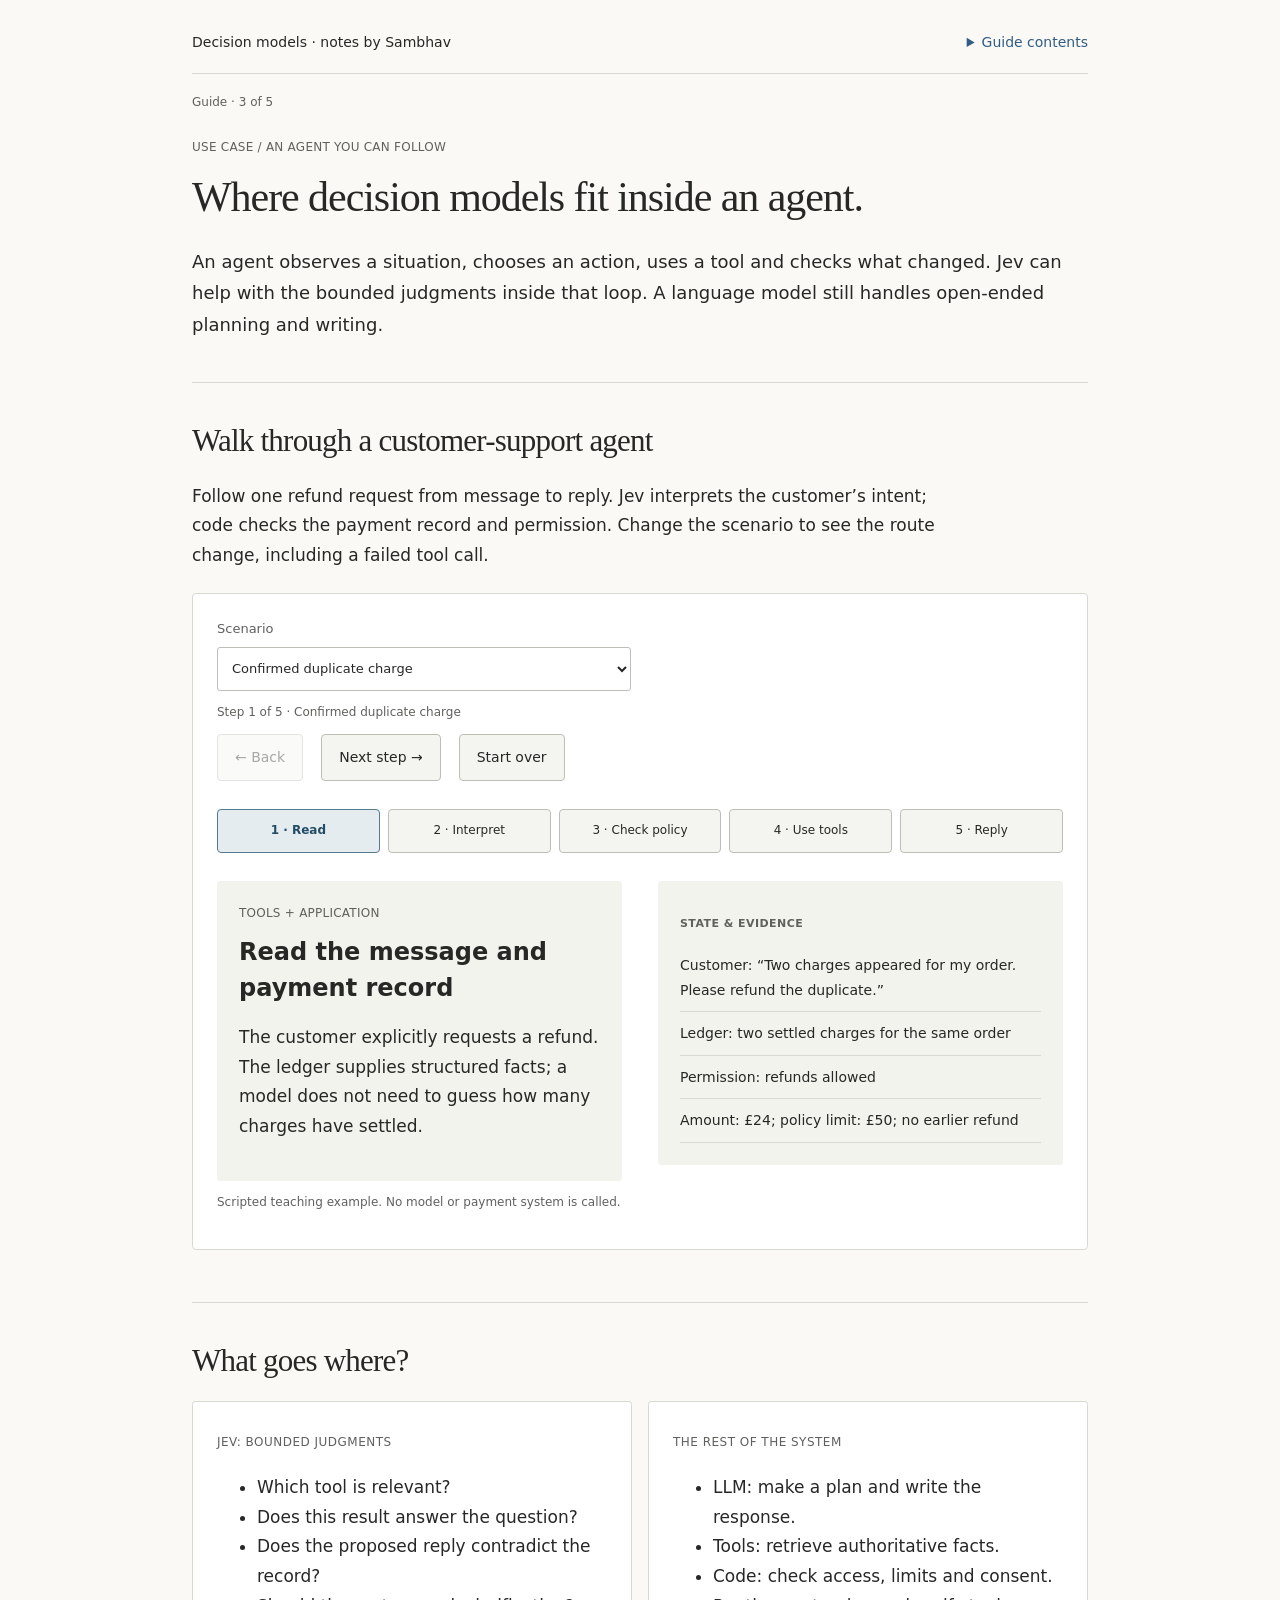
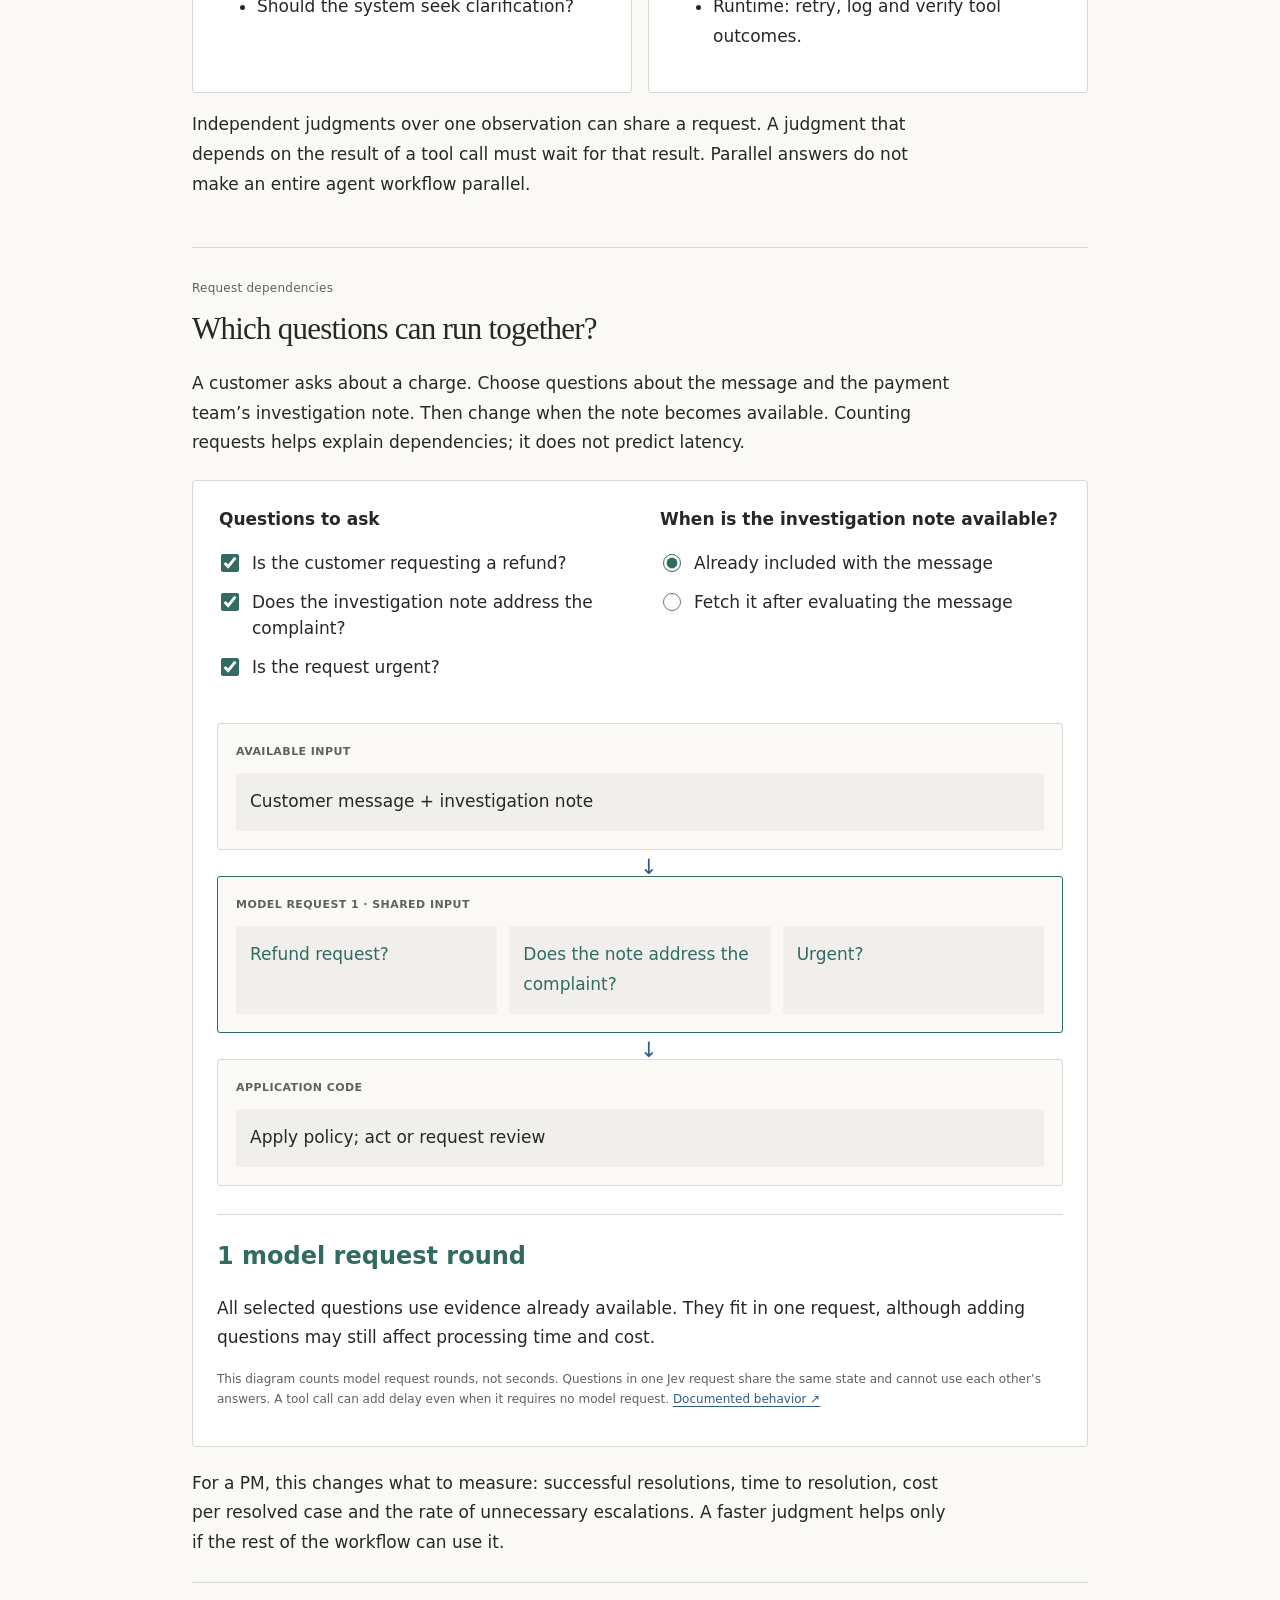
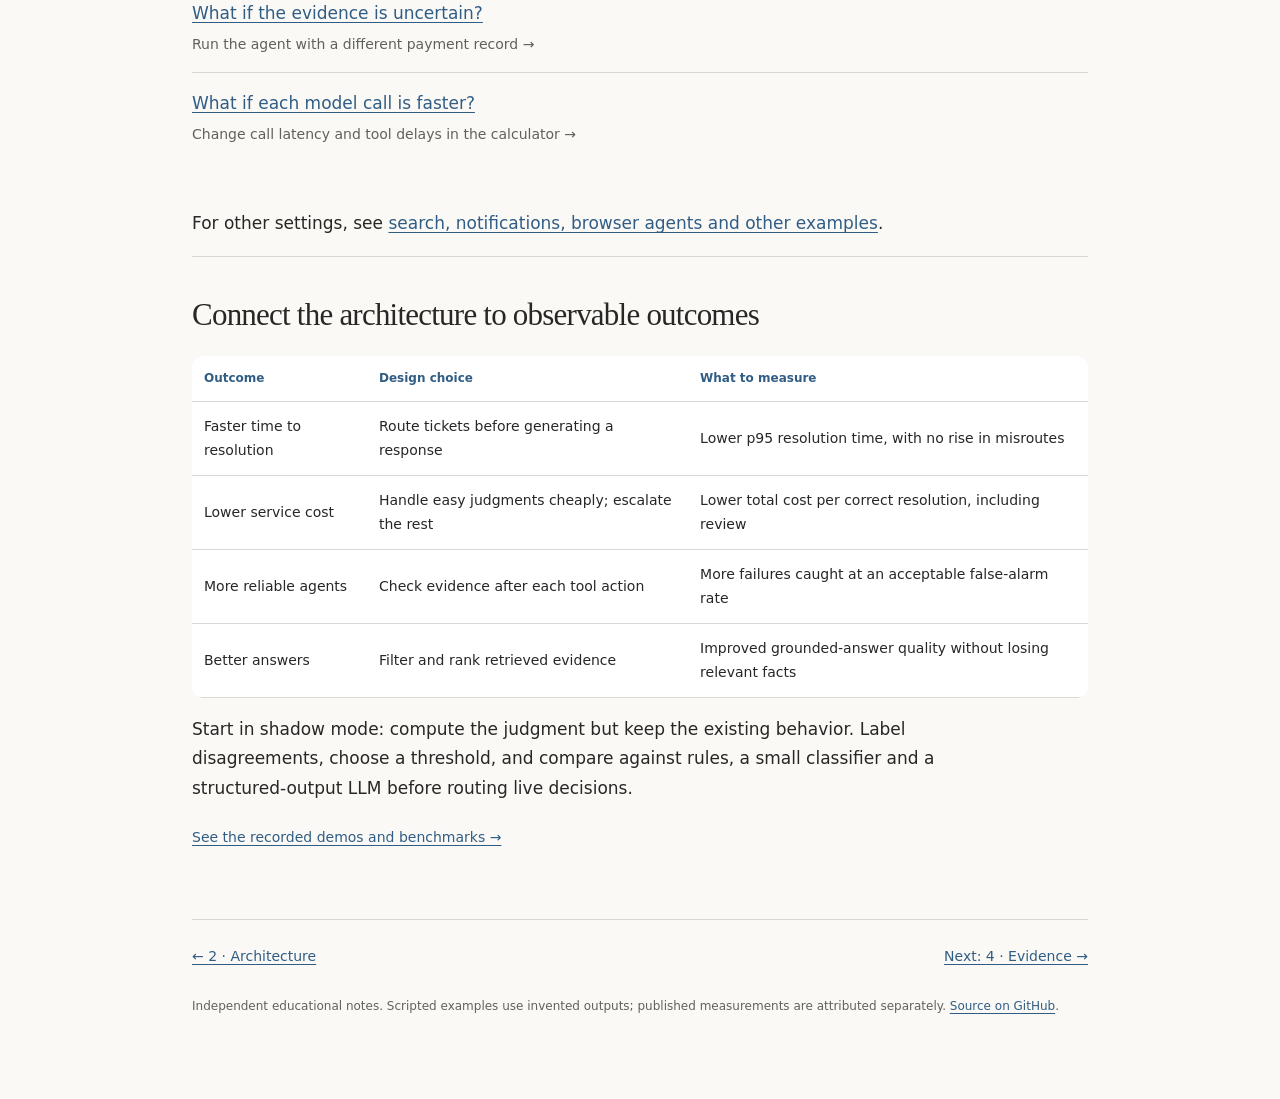
==== commit 262545e7: "Repair walkthrough logic and organize a coherent five-chapter guide" ====
--- a/agents.html
+++ b/agents.html
@@ -1,8 +1,11 @@
 <!doctype html>
-<html lang="en"><head><meta charset="utf-8"><meta name="viewport" content="width=device-width,initial-scale=1"><meta name="description" content="An explanation of decision models through Jev: interfaces, computation, agent workflows and measured system effects."><title>Agents, step by step · Jev Explained</title><link rel="stylesheet" href="style.css"><link rel="stylesheet" href="learn.css"><link rel="stylesheet" href="editorial.css?v=1"></head><body><noscript><p class="noscript">JavaScript enables the interactive illustrations and calculators. The explanations and source links remain available below.</p></noscript><a class="skip" href="#content">Skip to content</a><main><nav aria-label="Main navigation"><a class="notebook-home" href="index.html">Sambhav’s notes</a><a href="patterns.html">Examples</a><a href="architecture.html">Architecture</a><a href="benchmarks.html">Evidence</a></nav><div id="content">
+<html lang="en"><head><meta charset="utf-8"><meta name="viewport" content="width=device-width,initial-scale=1"><meta name="description" content="An explanation of decision models through Jev: interfaces, computation, agent workflows and measured system effects."><title>Agents, step by step · Jev Explained</title><link rel="stylesheet" href="style.css"><link rel="stylesheet" href="learn.css"><link rel="stylesheet" href="editorial.css?v=flow-1"></head><body><noscript><p class="noscript">JavaScript enables the interactive illustrations and calculators. The explanations and source links remain available below.</p></noscript><a class="skip" href="#content">Skip to content</a><main><nav aria-label="Main navigation"><a class="notebook-home" href="index.html">Decision models · notes by Sambhav</a><details class="guide-menu"><summary>Guide contents</summary><ol><li><a href="index.html">1 · Basics</a></li><li><a href="architecture.html">2 · Architecture</a></li><li><a href="agents.html" aria-current="page">3 · Agent walkthrough</a></li><li><a href="benchmarks.html">4 · Evidence</a></li><li><a href="economics.html">5 · Cost & latency</a></li></ol><p>Optional examples</p><ul><li><a href="patterns.html">Examples</a></li><li><a href="browser.html">Browser agents</a></li><li><a href="gaming.html">Game loops</a></li><li><a href="emerging.html">Further experiments</a></li></ul></details></nav><p class="page-position">Guide · 3 of 5</p><div id="content">
 <header class="hero"><p class="eyebrow">USE CASE / AN AGENT YOU CAN FOLLOW</p><h1>Where decision models fit <em>inside an agent.</em></h1><p class="lede">An agent observes a situation, chooses an action, uses a tool and checks what changed. Jev can help with the bounded judgments inside that loop. A language model still handles open-ended planning and writing.</p></header>
-<section class="chapter"><h2>Walk through a customer-support agent</h2><p>The customer says they paid twice and wants the duplicate charge back. Try a clear case, uncertain evidence, and a case where the agent lacks permission.</p><div id="agent-lab" class="lab"><div class="control-grid"><label>Scenario<select id="agent-scenario"><option value="clear">Confirmed duplicate charge</option><option value="uncertain">Charge may still be pending</option><option value="blocked">Confirmed, but no refund permission</option></select></label></div><div class="agent-map" aria-label="Agent workflow"><div data-agent-stage="0">1 · Observe</div><div data-agent-stage="1">2 · Judge</div><div data-agent-stage="2">3 · Enforce policy</div><div data-agent-stage="3">4 · Execute & verify</div><div data-agent-stage="4">5 · Communicate</div></div><div class="split"><article class="stage-card"><p class="eyebrow" id="agent-owner"></p><h3 id="agent-title"></h3><p id="agent-copy"></p></article><div class="stage-card"><p class="label">STATE & EVIDENCE</p><div id="agent-evidence"></div></div></div><div class="actions"><button id="agent-prev">← Back</button><button id="agent-next" class="primary">Next step →</button><button id="agent-reset">Reset</button></div><p id="agent-status" class="source" aria-live="polite"></p><p class="source">Scripted teaching example. No model or payment system is called.</p></div></section>
+<section class="chapter"><h2>Walk through a customer-support agent</h2><p>Follow one refund request from message to reply. Jev interprets the customer’s intent; code checks the payment record and permission. Change the scenario to see the route change, including a failed tool call.</p><div id="agent-lab" class="lab"><div class="control-grid"><label>Scenario<select id="agent-scenario"><option value="clear">Confirmed duplicate charge</option><option value="uncertain">One entry is still pending</option><option value="blocked">Confirmed, but no refund permission</option><option value="failed">Eligible refund, but the tool fails</option></select></label></div><p id="agent-status" class="source" aria-live="polite"></p><div class="actions walkthrough-controls"><button id="agent-prev">← Back</button><button id="agent-next">Next step →</button><button id="agent-reset">Start over</button></div><div class="agent-map" aria-label="Agent workflow"><button type="button" data-agent-stage="0">1 · Read</button><button type="button" data-agent-stage="1">2 · Interpret</button><button type="button" data-agent-stage="2">3 · Check policy</button><button type="button" data-agent-stage="3">4 · Use tools</button><button type="button" data-agent-stage="4">5 · Reply</button></div><div class="split"><article class="stage-card"><p class="eyebrow" id="agent-owner"></p><h3 id="agent-title"></h3><p id="agent-copy"></p></article><div class="stage-card"><p class="label">STATE & EVIDENCE</p><div id="agent-evidence"></div></div></div><p class="source">Scripted teaching example. No model or payment system is called.</p></div></section>
 <section class="chapter"><h2>What goes where?</h2><div class="comparison"><article><span class="tag">JEV: BOUNDED JUDGMENTS</span><ul><li>Which tool is relevant?</li><li>Does this result answer the question?</li><li>Does the proposed reply contradict the record?</li><li>Should the system seek clarification?</li></ul></article><article><span class="tag">THE REST OF THE SYSTEM</span><ul><li>LLM: make a plan and write the response.</li><li>Tools: retrieve authoritative facts.</li><li>Code: check access, limits and consent.</li><li>Runtime: retry, log and verify tool outcomes.</li></ul></article></div><p>Independent judgments over one observation can share a request. A judgment that depends on the result of a tool call must wait for that result. Parallel answers do not make an entire agent workflow parallel.</p></section>
-<section class="chapter"><h2>Four kinds of judgment inside an agent</h2><div class="cards"><article><h3>Tool selection</h3><p>Retrieve plausible tools, compare their descriptions against the goal, then choose from the permitted tools. Track tool-selection accuracy and completed tasks.</p></article><article><h3>Search and RAG</h3><p>Judge which retrieved passages support the answer. Feed the useful evidence to the writing model. Track answer quality, recall and tokens saved.</p></article><article><h3>Context selection</h3><p>Keep important original messages and prune stale results. Pin critical instructions and recent context in code. Track facts lost, not just tokens removed.</p></article><article><h3>Run review</h3><p>Check whether the agent’s success claim matches the tool results. Escalate uncertain runs. Track silent failures caught and false alarms.</p></article></div><p><a href="emerging.html">Explore semantic programming, compaction and other emerging patterns →</a></p></section>
-<section class="chapter"><h2>Connect the architecture to observable outcomes</h2><div class="table-wrap"><table><thead><tr><th>Outcome</th><th>Design choice</th><th>What to measure</th></tr></thead><tbody><tr><td>Faster time to resolution</td><td>Route tickets before generating a response</td><td>Lower p95 resolution time, with no rise in misroutes</td></tr><tr><td>Lower service cost</td><td>Handle easy judgments cheaply; escalate the rest</td><td>Lower total cost per correct resolution, including review</td></tr><tr><td>More reliable agents</td><td>Check evidence after each tool action</td><td>More failures caught at an acceptable false-alarm rate</td></tr><tr><td>Better answers</td><td>Filter and rank retrieved evidence</td><td>Improved grounded-answer quality without losing relevant facts</td></tr></tbody></table></div><p>Start in shadow mode: compute the judgment but keep the existing behavior. Label disagreements, choose a threshold, and compare against rules, a small classifier and a structured-output LLM before routing live decisions.</p><a class="button primary" href="economics.html">Explore workflow cost and latency →</a></section>
-</div><footer><p>An independent guide to Jev. Sources checked 18 September 2026. Educational demos use invented examples; benchmark data is attributed separately.</p><a href="index.html">Start here</a> · <a href="agents.html">Agent walkthrough</a> · <a href="economics.html">Cost & latency lab</a> · <a href="https://github.com/sambhav/jev-explained">Source on GitHub</a></footer></main><script src="vendor/highlight.min.js"></script><script src="code-highlight.js"></script><script src="learn.js"></script></body></html>
+<section class="chapter" id="question-plan"><p class="eyebrow">Request dependencies</p><h2>Which questions can run together?</h2><p>A customer asks about a charge. Choose questions about the message and the payment team’s investigation note. Then change when the note becomes available. Counting requests helps explain dependencies; it does not predict latency.</p>
+<div class="lab" id="dependency-lab"><div class="split"><fieldset class="check-list"><legend>Questions to ask</legend><label><input type="checkbox" data-check="intent" checked> Is the customer requesting a refund?</label><label><input type="checkbox" data-check="duplicate" checked> Does the investigation note address the complaint?</label><label><input type="checkbox" data-check="urgency" checked> Is the request urgent?</label></fieldset><fieldset class="check-list"><legend>When is the investigation note available?</legend><label><input type="radio" name="record-source" value="ready" checked> Already included with the message</label><label><input type="radio" name="record-source" value="fetch"> Fetch it after evaluating the message</label></fieldset></div>
+<div class="workflow-board" id="dependency-board" aria-label="Agent execution diagram"></div><div class="workflow-result" aria-live="polite"><output id="dependency-count"></output><p id="dependency-explanation"></p></div><p class="source">This diagram counts model request rounds, not seconds. Questions in one Jev request share the same state and cannot use each other’s answers. A tool call can add delay even when it requires no model request. <a href="https://docs.typesafe.ai/">Documented behavior ↗</a></p></div>
+<p>For a PM, this changes what to measure: successful resolutions, time to resolution, cost per resolved case and the rate of unnecessary escalations. A faster judgment helps only if the rest of the workflow can use it.</p><div class="next-experiments"><a href="agents.html"><b>What if the evidence is uncertain?</b><span>Run the agent with a different payment record →</span></a><a href="economics.html"><b>What if each model call is faster?</b><span>Change call latency and tool delays in the calculator →</span></a></div></section>
+<p>For other settings, see <a href="patterns.html">search, notifications, browser agents and other examples</a>.</p><section class="chapter"><h2>Connect the architecture to observable outcomes</h2><div class="table-wrap"><table><thead><tr><th>Outcome</th><th>Design choice</th><th>What to measure</th></tr></thead><tbody><tr><td>Faster time to resolution</td><td>Route tickets before generating a response</td><td>Lower p95 resolution time, with no rise in misroutes</td></tr><tr><td>Lower service cost</td><td>Handle easy judgments cheaply; escalate the rest</td><td>Lower total cost per correct resolution, including review</td></tr><tr><td>More reliable agents</td><td>Check evidence after each tool action</td><td>More failures caught at an acceptable false-alarm rate</td></tr><tr><td>Better answers</td><td>Filter and rank retrieved evidence</td><td>Improved grounded-answer quality without losing relevant facts</td></tr></tbody></table></div><p>Start in shadow mode: compute the judgment but keep the existing behavior. Label disagreements, choose a threshold, and compare against rules, a small classifier and a structured-output LLM before routing live decisions.</p><a class="button primary" href="benchmarks.html">See the recorded demos and benchmarks →</a></section>
+</div><footer><div class="chapter-navigation"><a href="architecture.html">← 2 · Architecture</a><a href="benchmarks.html">Next: 4 · Evidence →</a></div><p>Independent educational notes. Scripted examples use invented outputs; published measurements are attributed separately. <a href="https://github.com/sambhav/jev-explained">Source on GitHub</a>.</p></footer></main><script src="vendor/highlight.min.js"></script><script src="code-highlight.js"></script><script src="walkthroughs.js?v=flow-1"></script><script src="learn.js?v=flow-1"></script><script src="home-labs.js?v=flow-1"></script></body></html>
--- a/editorial.css
+++ b/editorial.css
@@ -22,3 +22,6 @@
 .control-grid input:not([type=range]),select{background:#fff;color:var(--text);border:1px solid #bcbfb6;border-radius:3px}.stage-card{background:#f3f3ee;border-radius:3px}.agent-map div.active{background:#e8f0eb;color:#326b62}.arch-block.active{background:#e8eef3;color:#315d85}.token-strip span{background:#edf0f4;color:#294865;border-color:#c7d1dc}.decision-pills span{background:#edf3ed;border-color:#c7d7c7}.calibration-visual span{background:#e1eee5;color:#326b62}.calibration-visual span:nth-last-child(-n+2){background:#f4e8d4;color:#8c5b16}.bench-row.jev{font-weight:600}.bench-row .track span{background:#7a91a5}
 code:not(.hljs){color:inherit}pre,pre code:not(.hljs){color:#dbe7ff}pre{border-radius:4px}.viz{border-radius:4px!important}.viz .source{color:#aeb8cc}.embed{border-radius:4px}.embed-placeholder{background:#f0f1ed;color:var(--text)}.embed-placeholder strong{font-size:22px;font-weight:500}.diagram{color:#dbe7ff}.step:before{border-radius:3px;background:#e4eaf0;color:#315d85}.shared-diagram span{color:var(--muted)}footer{font-size:12px;margin-top:36px}section:target{scroll-margin-top:20px}
 @media(max-width:760px){main{padding:12px 20px 48px}nav{gap:12px;margin-bottom:26px;padding:8px 0 14px}nav .notebook-home{flex-basis:100%;font-size:13px}nav a{font-size:12px}.hero,.article-header{padding:0 0 18px}h1{font-size:32px;margin-top:10px}.article-meta{font-size:12px}.article-header>p{font-size:16px;line-height:1.75}.lab{padding:17px}.chapter{padding:25px 0}.reading-list>div{grid-template-columns:1fr;gap:5px}.segmented button{font-size:12px}.article-contents{font-size:13px}.section-heading .badge{margin-bottom:0}.next-experiments{margin-top:18px}.answer-readout>output{font-size:32px}}
+/* Reading order and walkthrough controls. */
+.guide-menu{border:0;margin:0;padding:0;position:relative;font-size:14px}.guide-menu summary{color:var(--accent)}.guide-menu[open]{flex-basis:100%;padding:12px 0}.guide-menu ol,.guide-menu ul{display:grid;grid-template-columns:repeat(2,minmax(0,1fr));gap:7px 24px;padding-left:23px}.guide-menu p{font-size:12px;color:var(--muted);margin:14px 0 5px}.guide-menu a[aria-current=page]{font-weight:700}.page-position{font-size:12px;color:var(--muted);margin:-18px 0 24px}.chapter-navigation{display:flex;justify-content:space-between;gap:24px;padding-bottom:16px;font-size:14px}.walkthrough-controls{margin:0 0 16px}.explain-box{margin:0 0 20px;padding:16px 0;min-height:0;border-top:0;border-bottom:1px solid var(--line)}.agent-map{grid-template-columns:repeat(5,minmax(0,1fr));gap:8px}.agent-map button{font-size:12px;padding:9px 6px}.agent-map button.active{background:#e5ecef;border-color:#557b91;color:#234d67}.agent-map button[aria-pressed=true]{font-weight:650}.arch-input p{font-size:19px}.arch-paths .token-strip span{opacity:1;visibility:hidden}.arch-paths .token-strip span.shown{visibility:visible}#parallel-answers div{opacity:1;visibility:hidden}#parallel-answers.active div{visibility:visible}.arch-paths .token-strip{align-content:flex-start}.arch-paths .source{min-height:64px}
+@media(max-width:760px){.guide-menu[open] ol,.guide-menu[open] ul{grid-template-columns:1fr}.chapter-navigation{flex-direction:column;gap:10px}.agent-map{grid-template-columns:repeat(3,minmax(0,1fr))}.walkthrough-controls button{font-size:12px;padding:8px 10px}.page-position{margin-top:-12px}.arch-paths .source{min-height:0}}
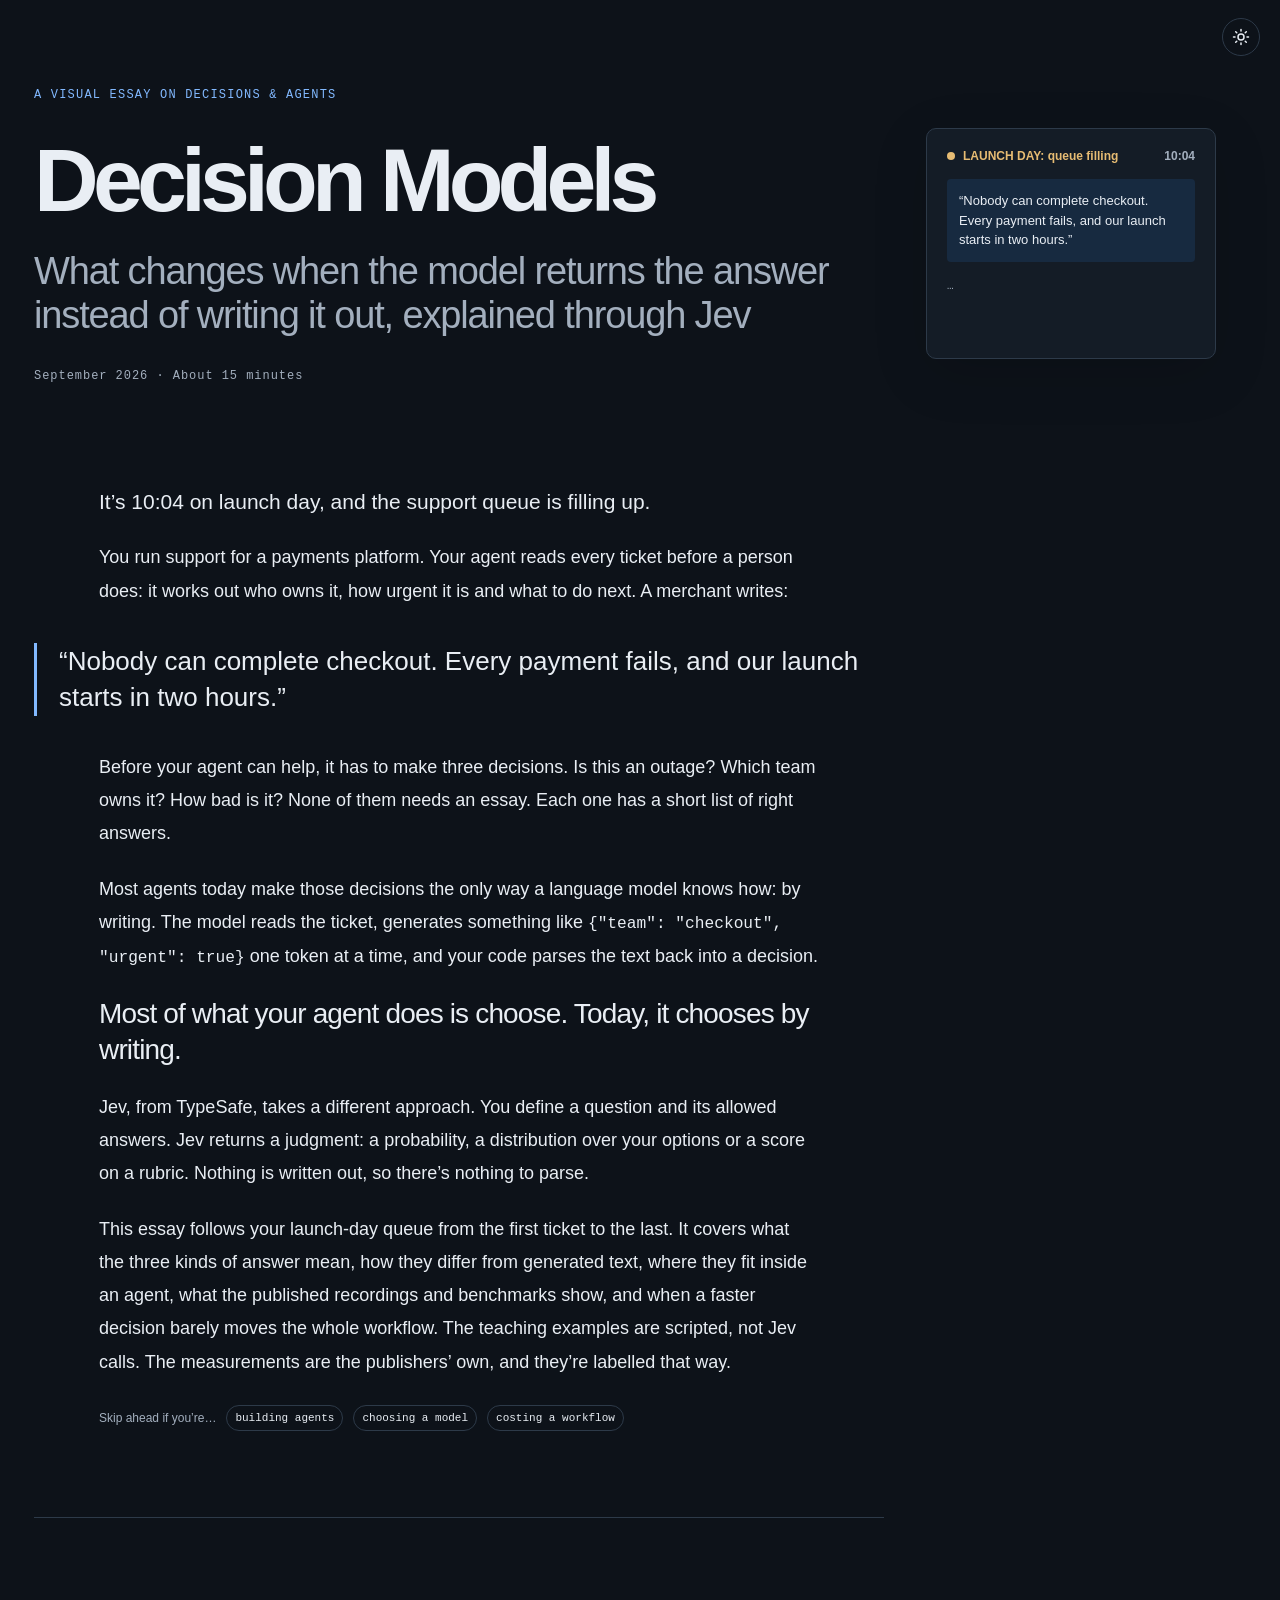
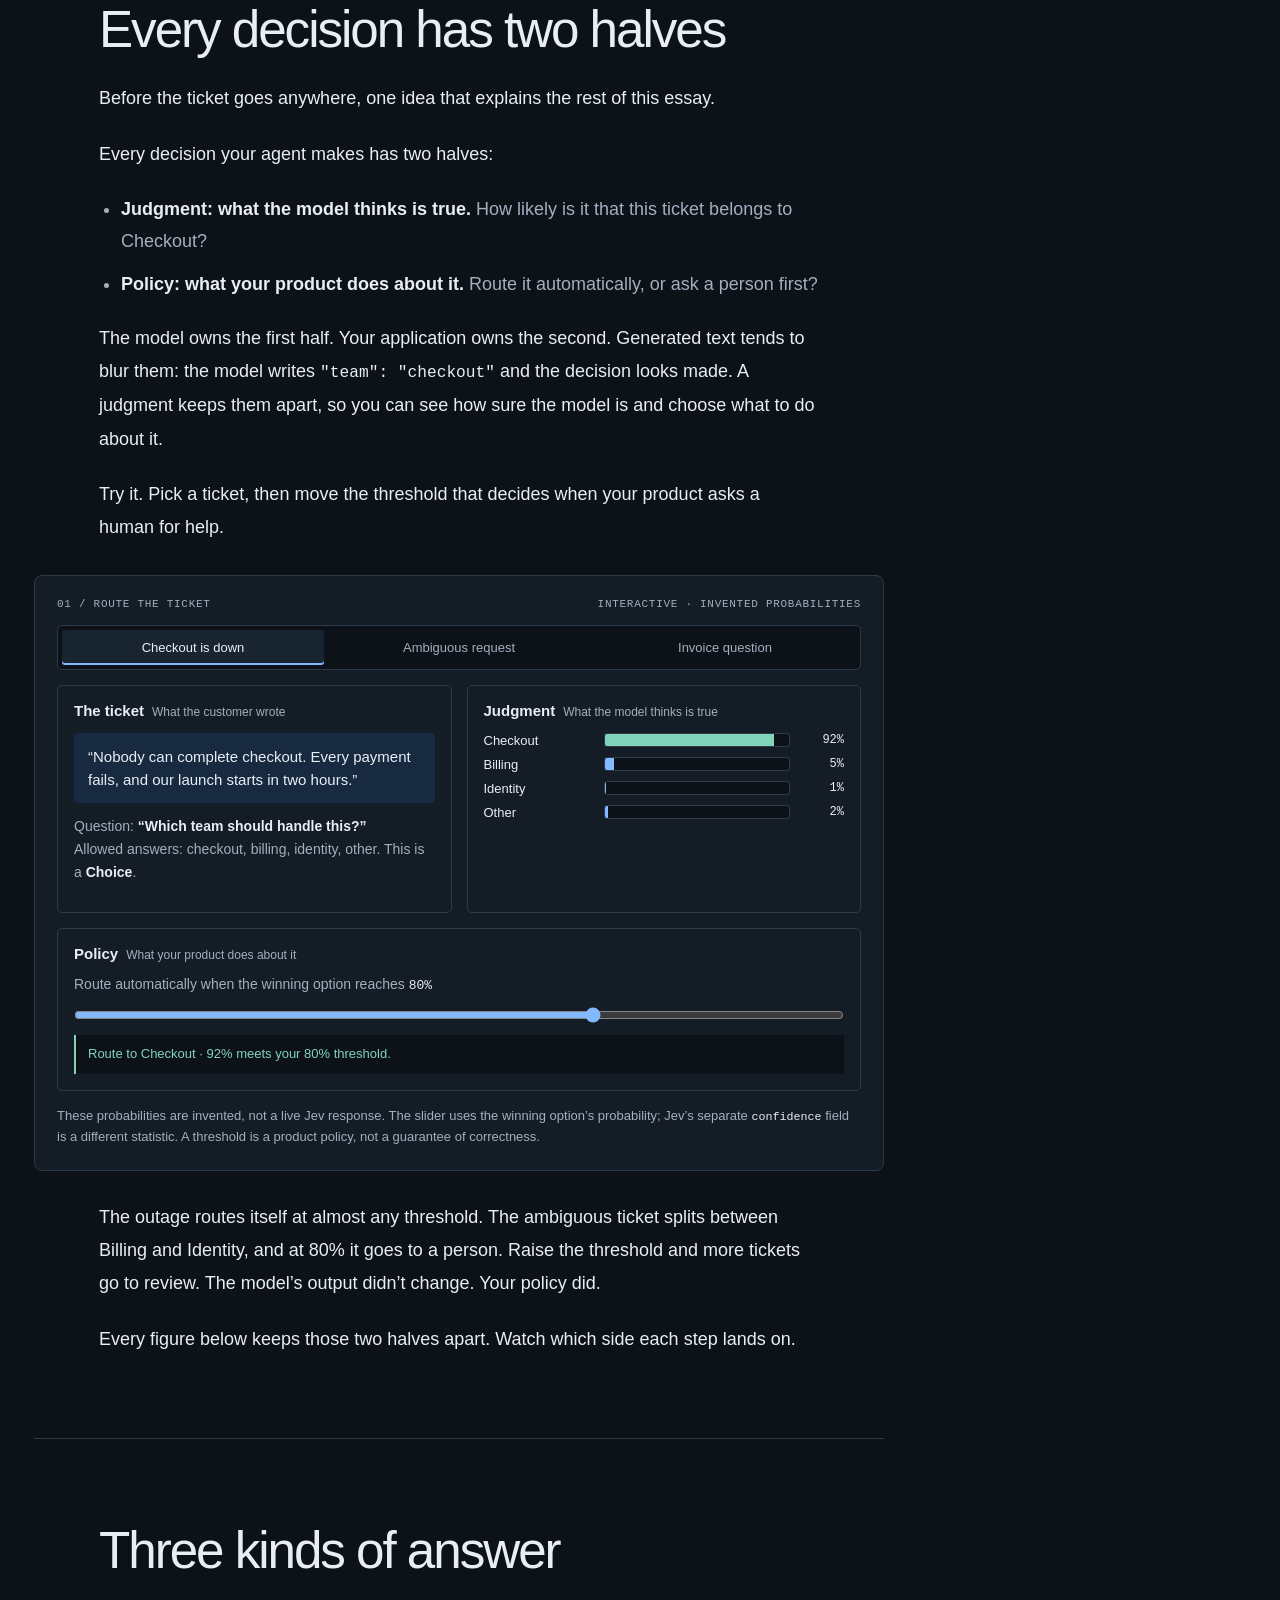
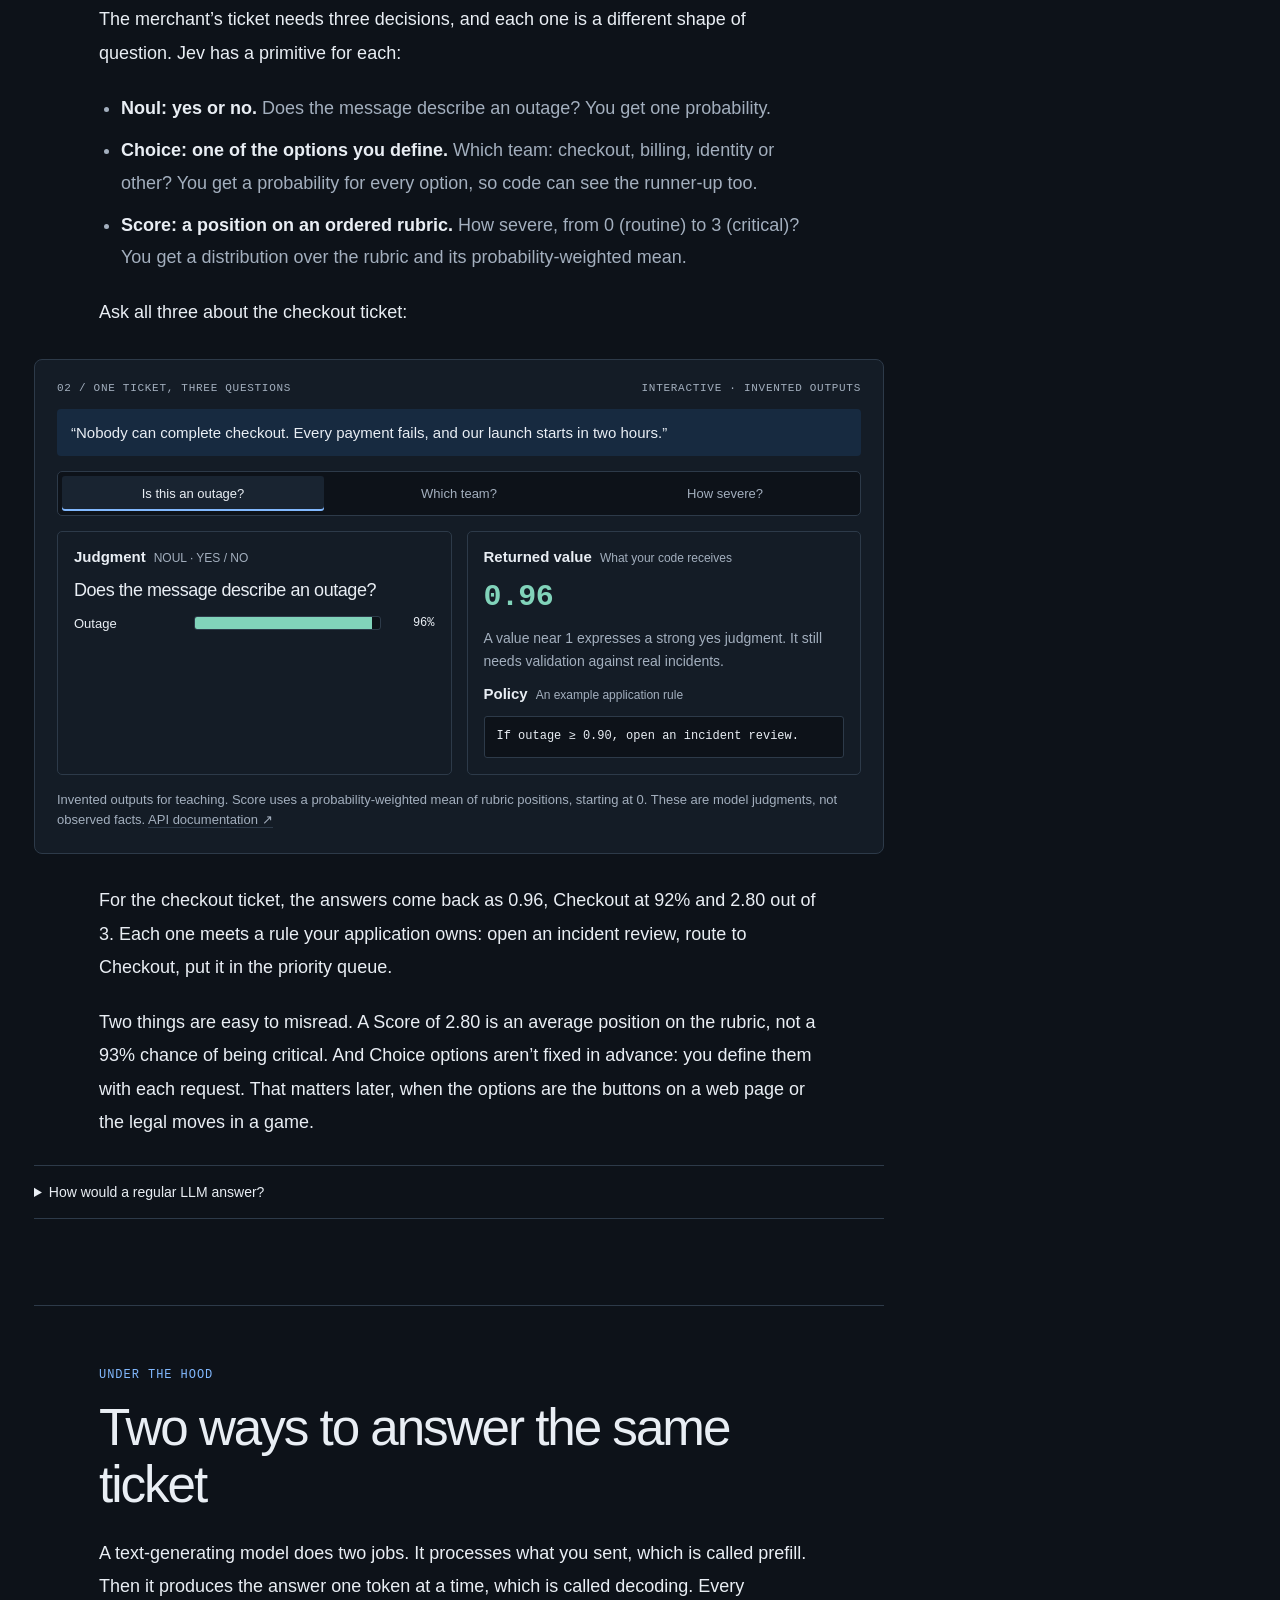
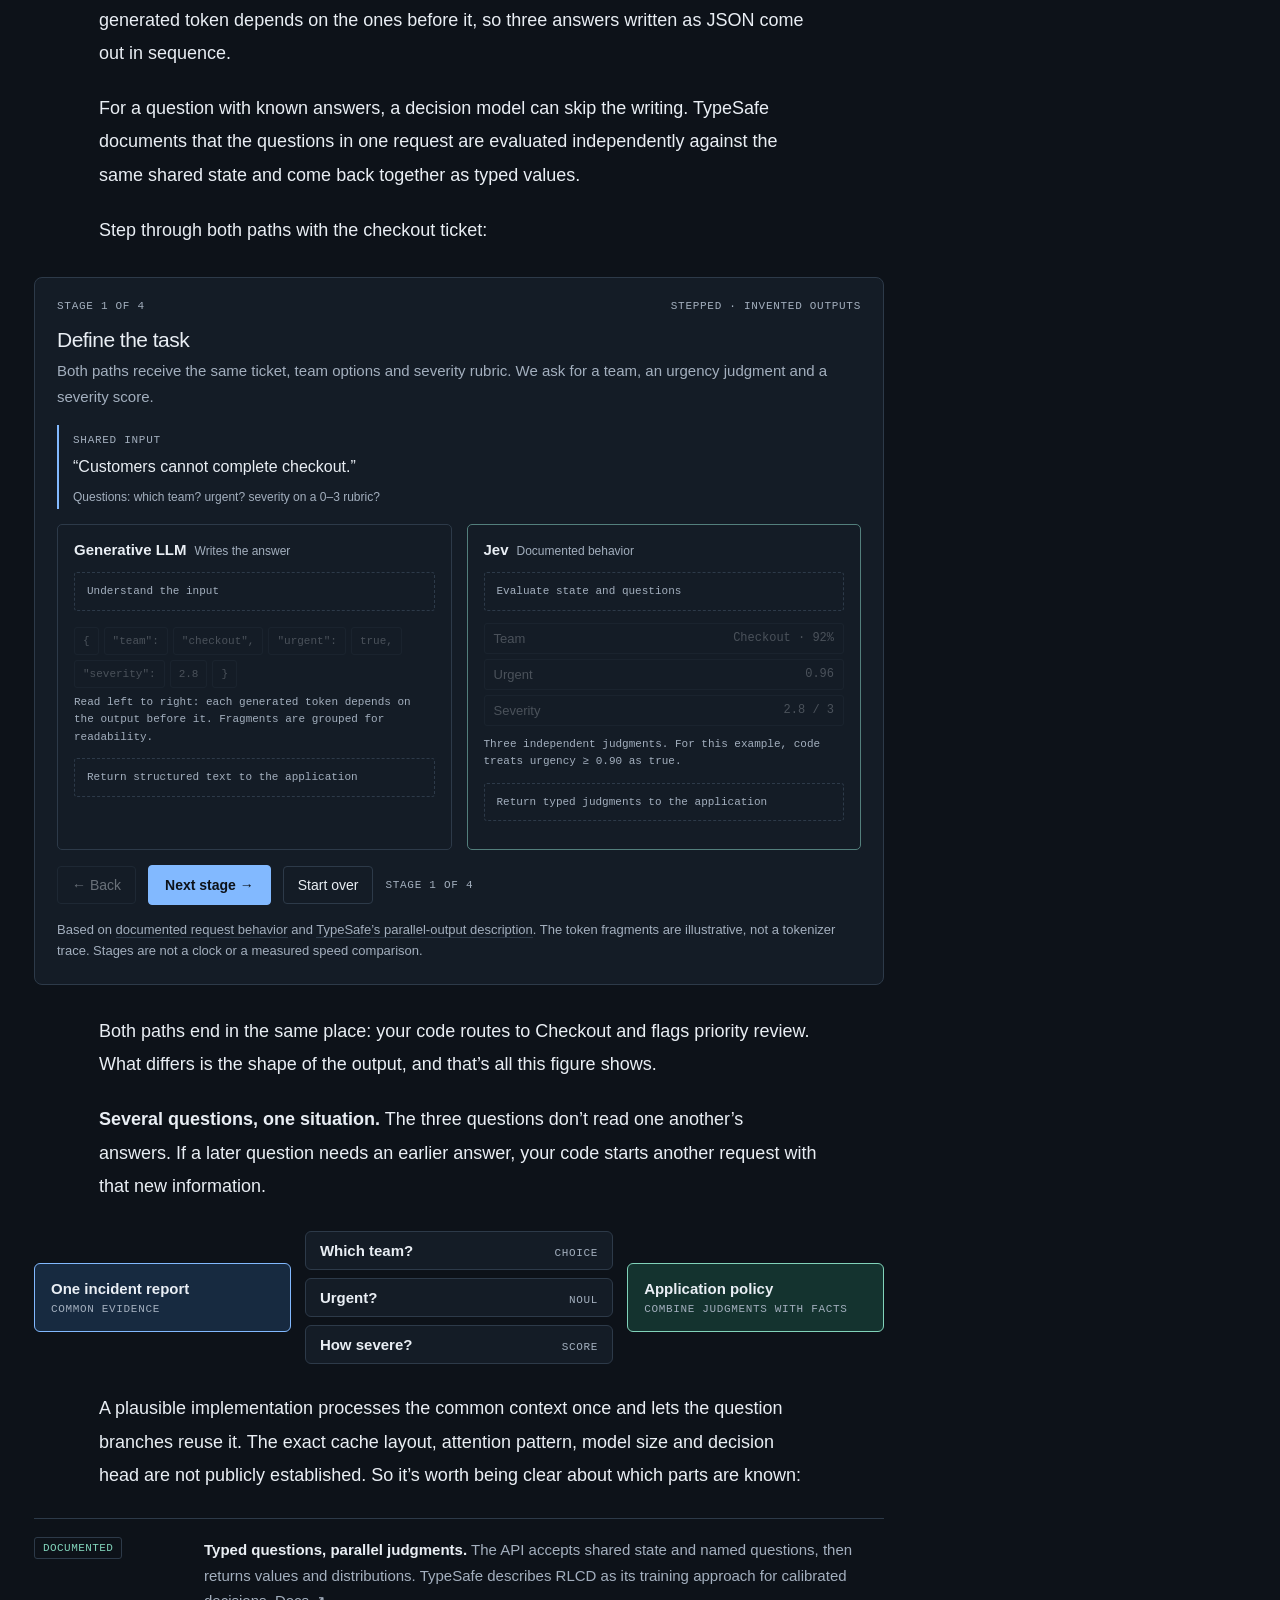
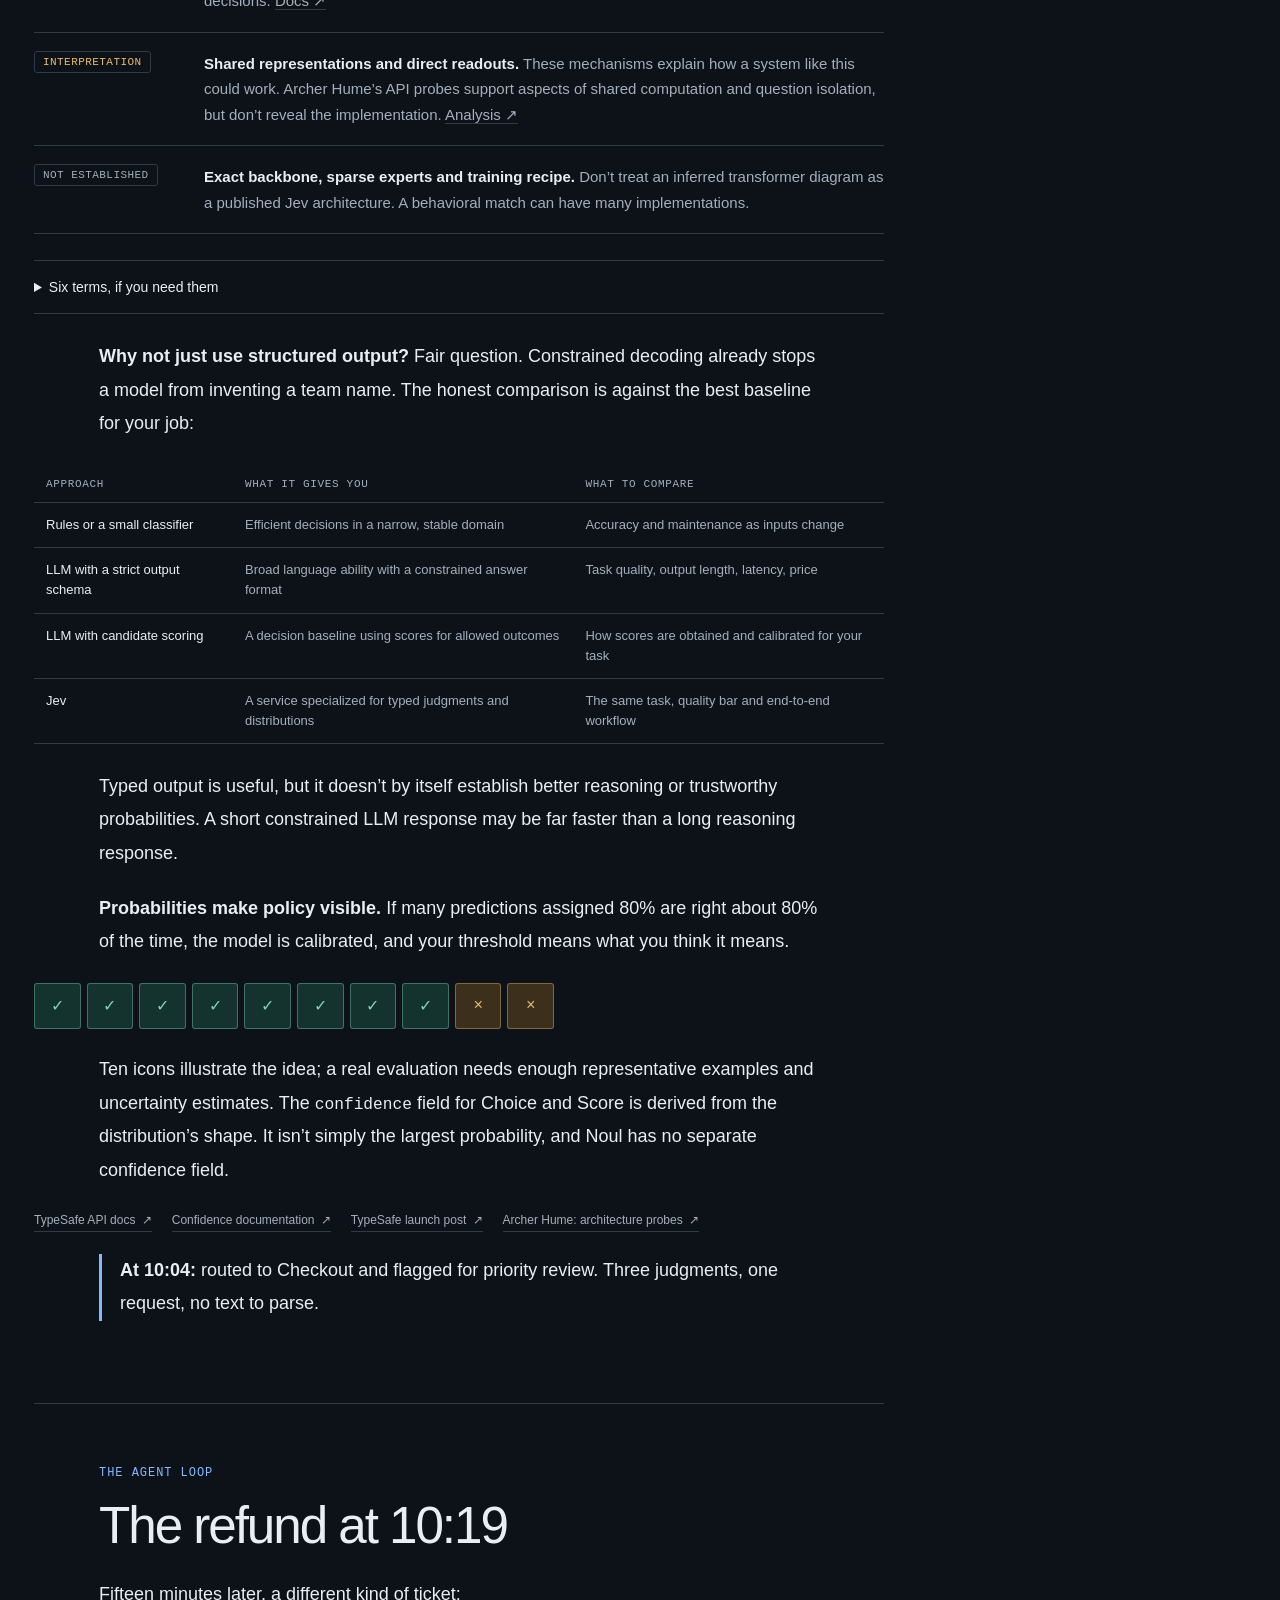
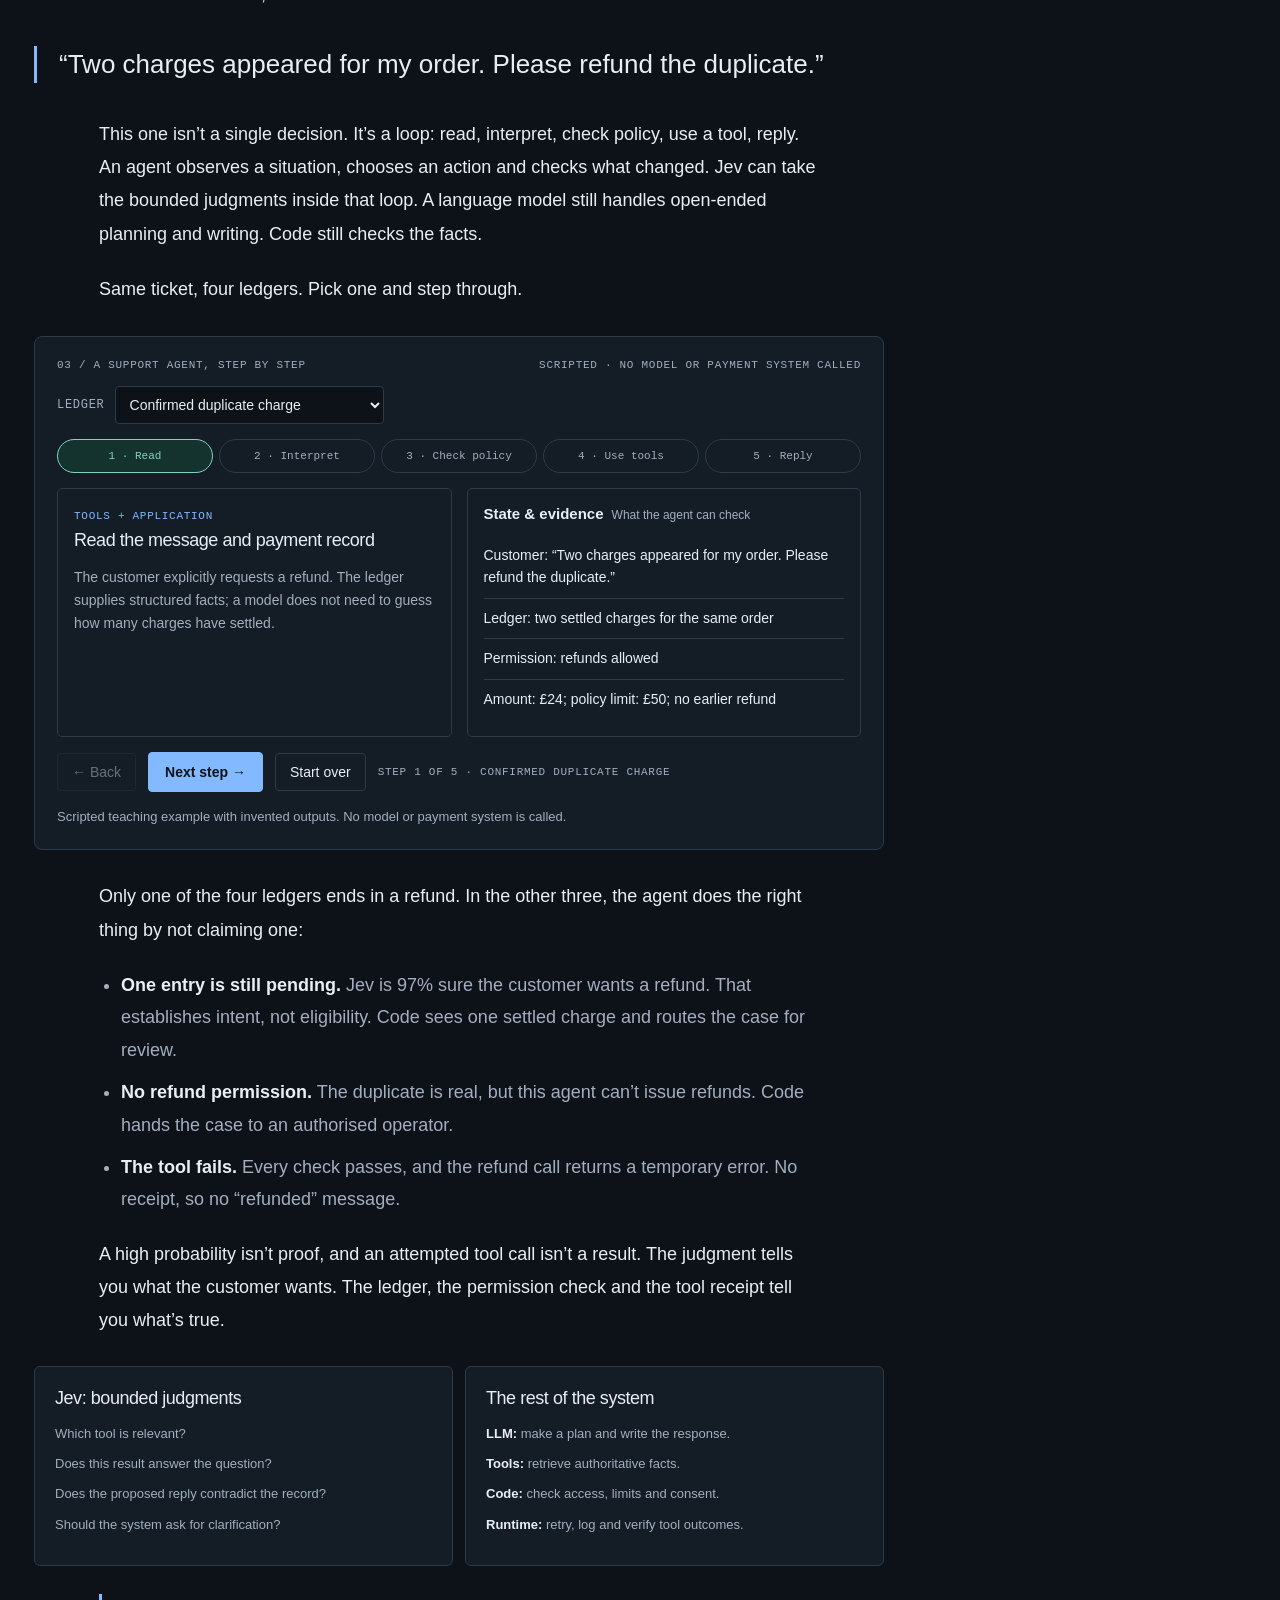
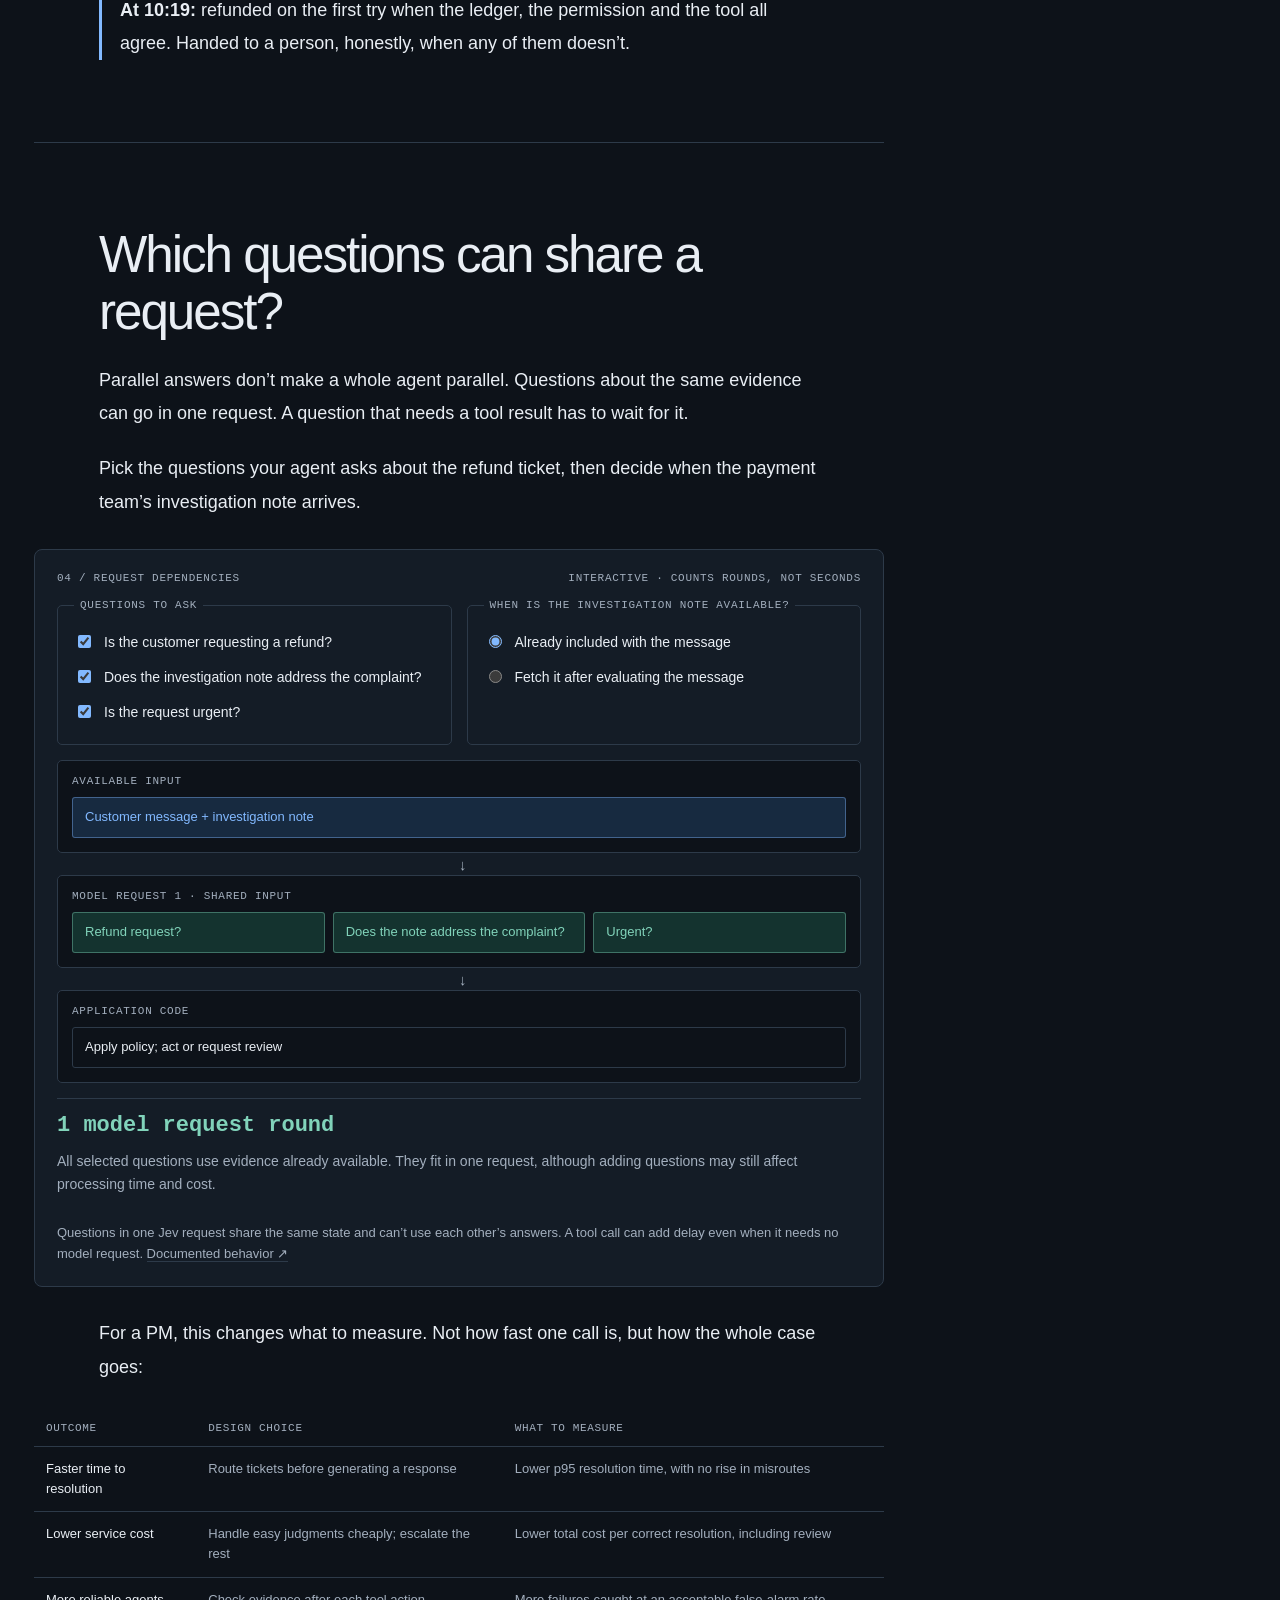
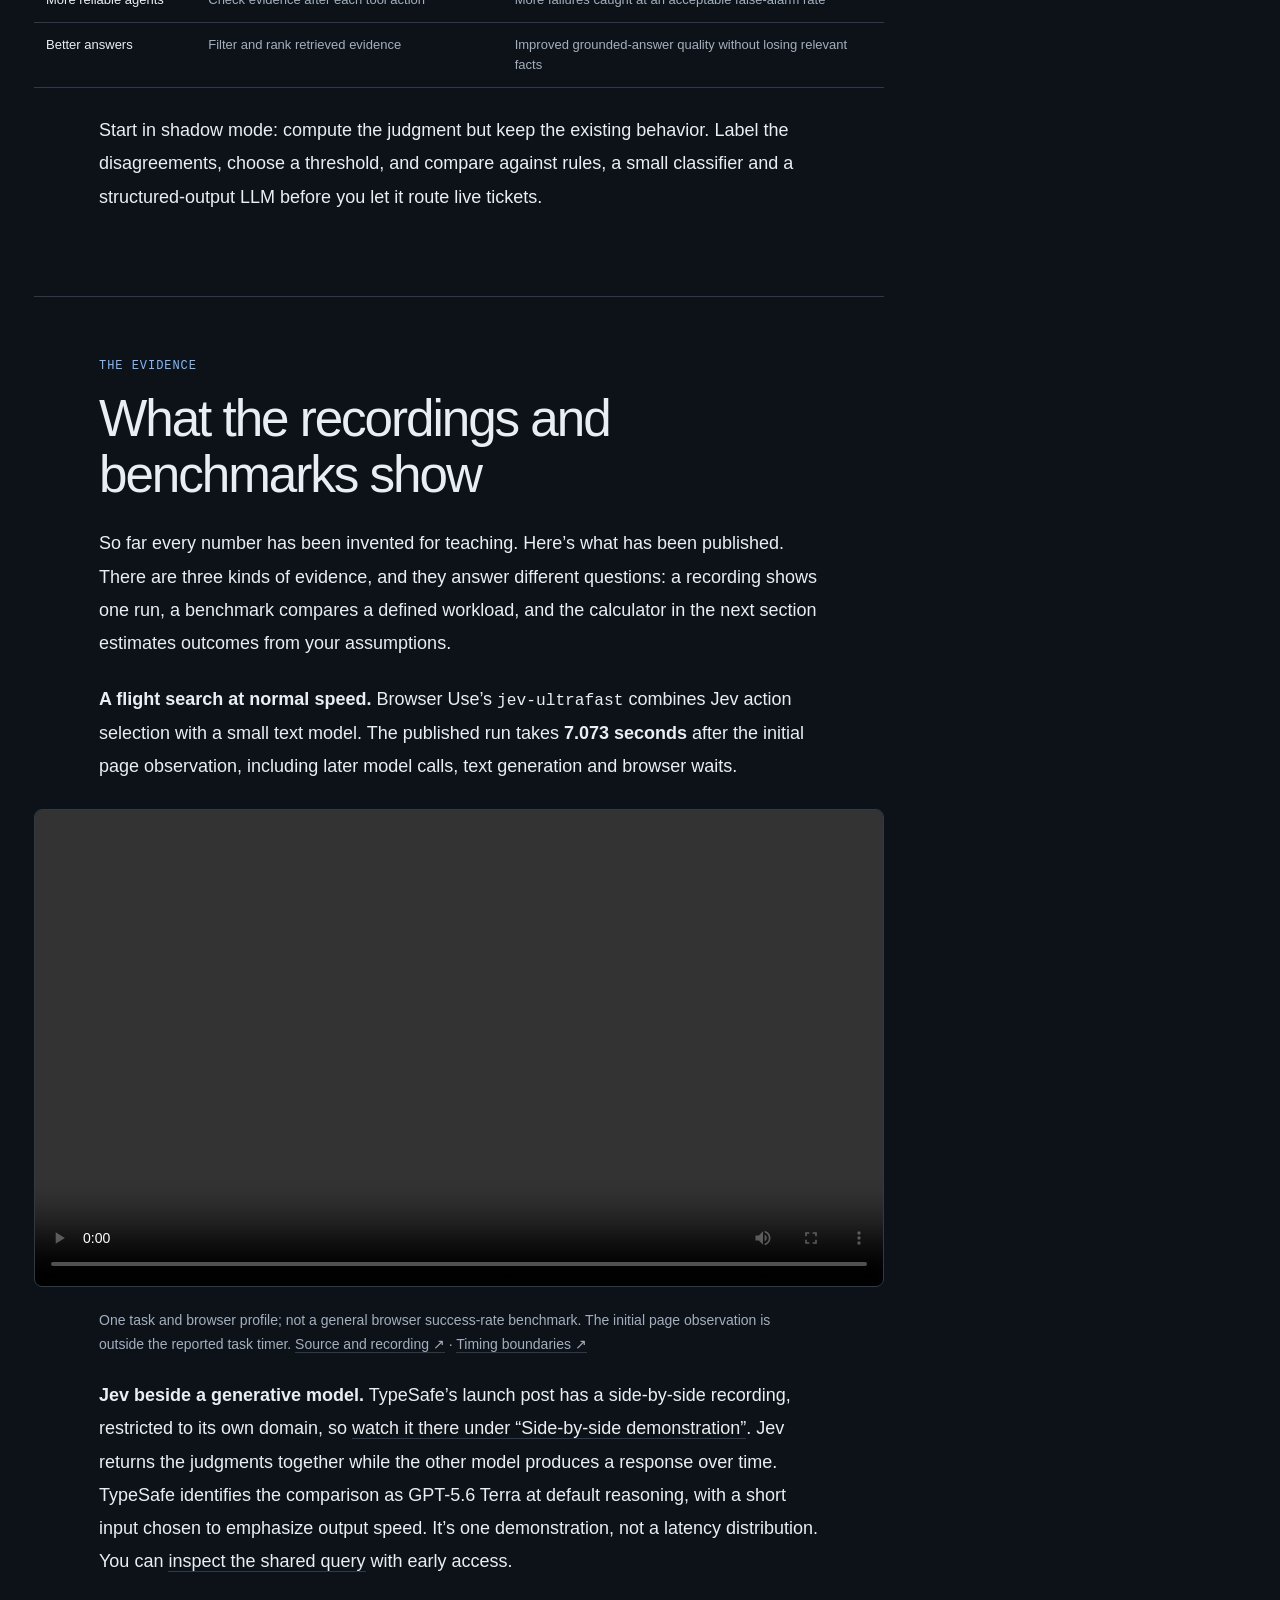
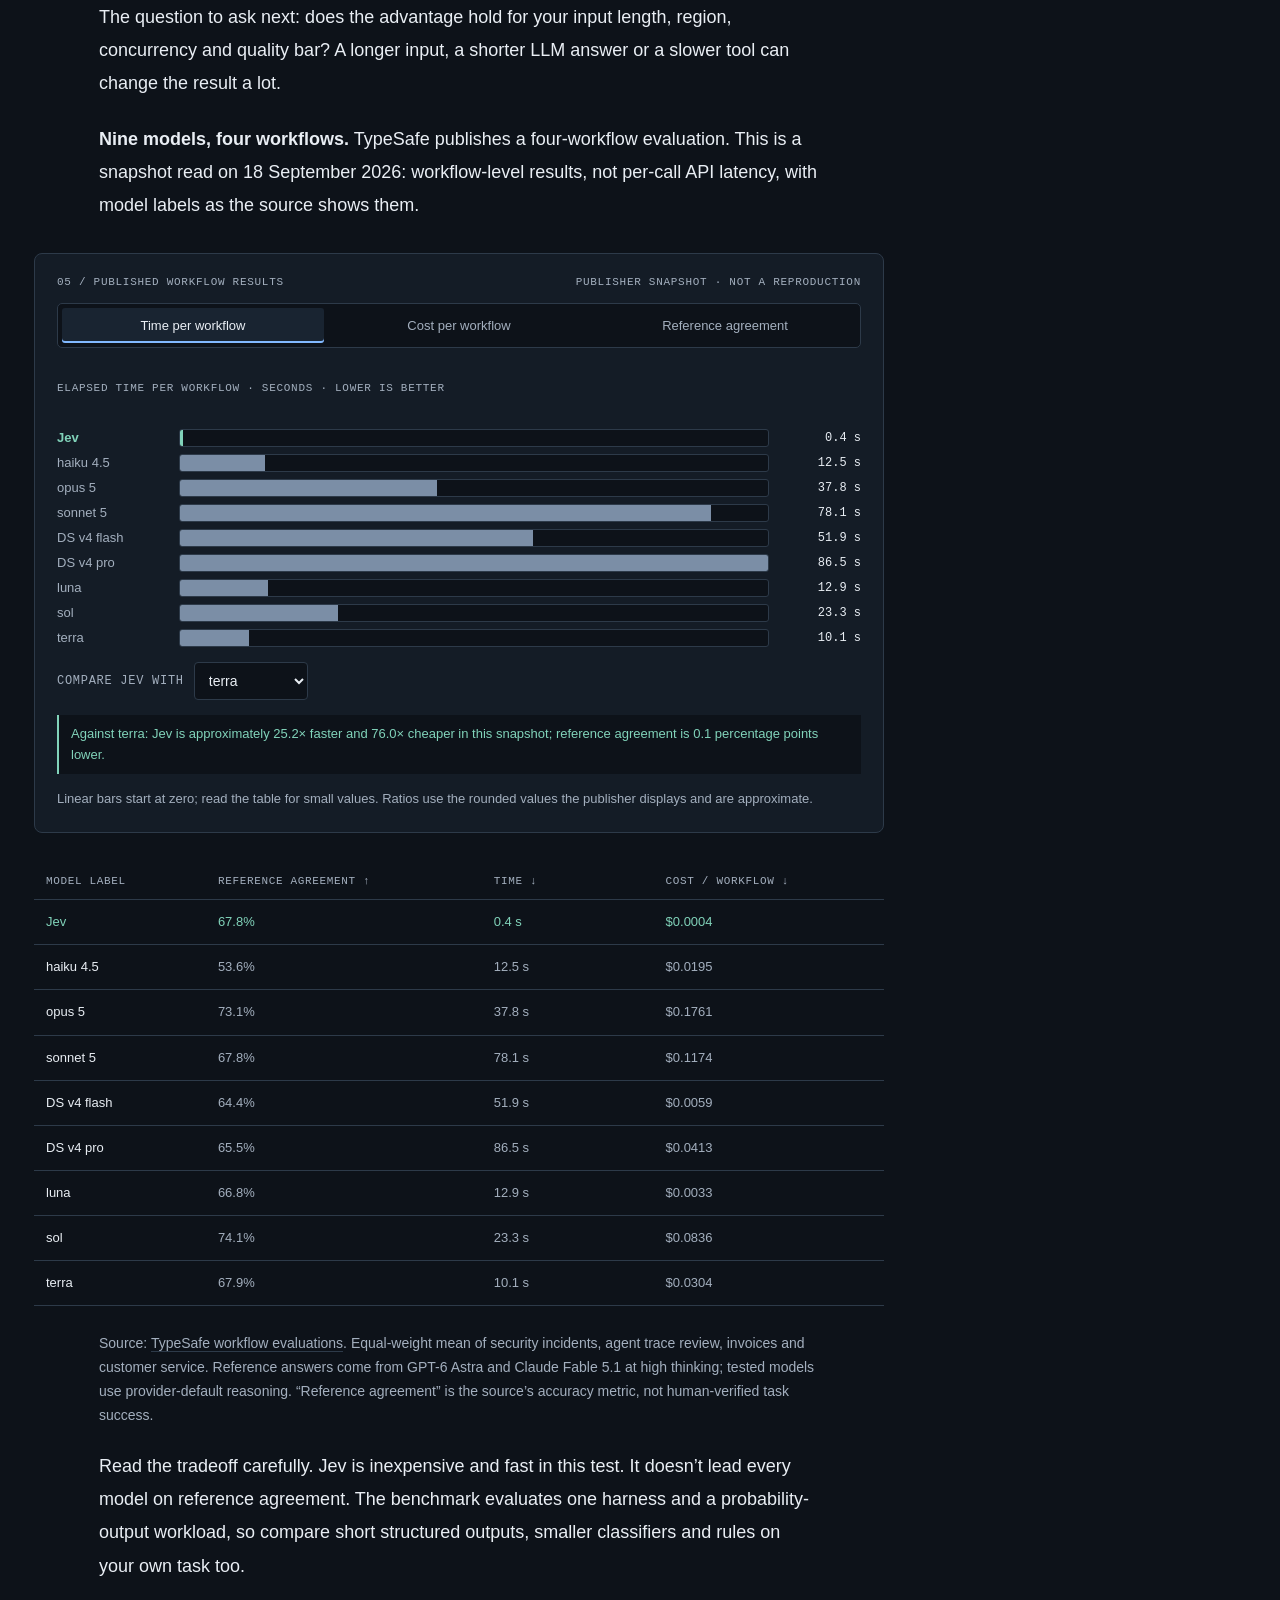
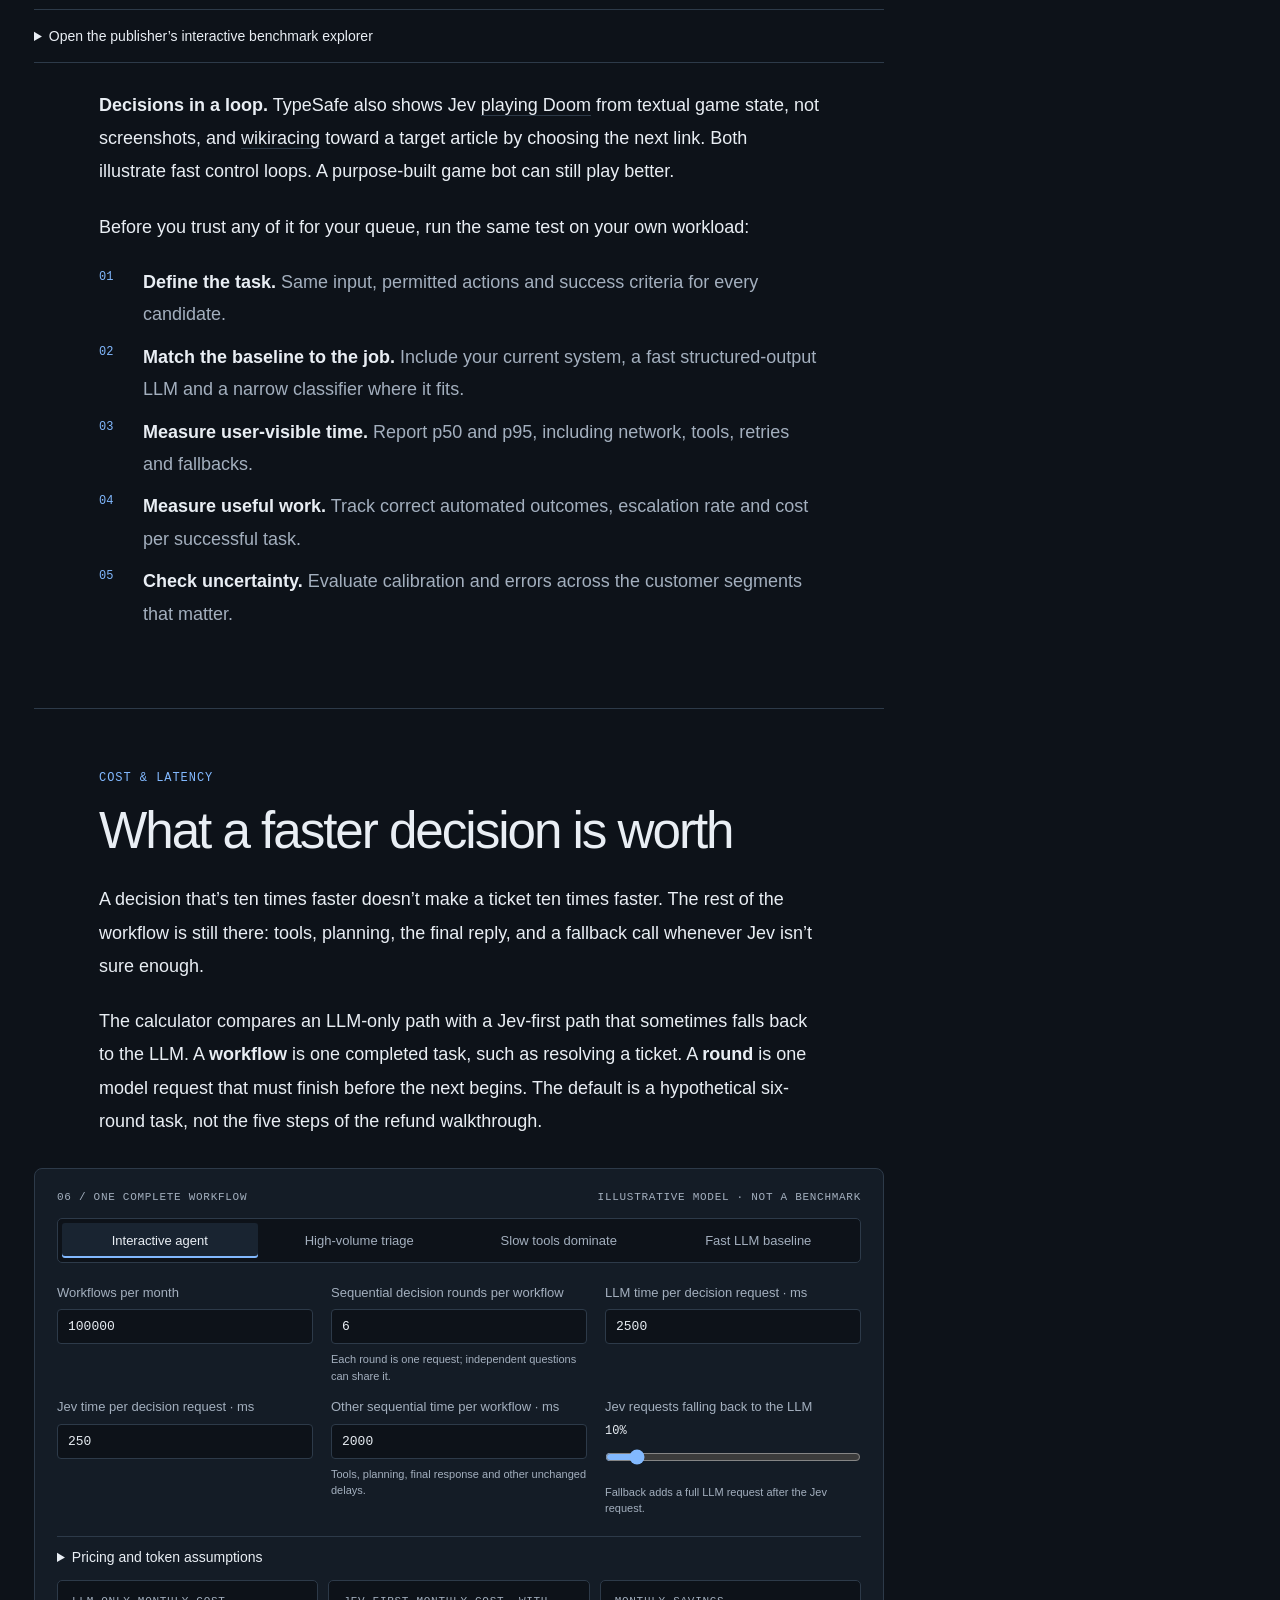
==== commit 1b314806: "Rewrite as one continuous essay in the Dynamic Tools style Match the voice and visual system of samb" ====
--- a/agents.html
+++ b/agents.html
@@ -1,11 +1,3 @@
 <!doctype html>
-<html lang="en"><head><meta charset="utf-8"><meta name="viewport" content="width=device-width,initial-scale=1"><meta name="description" content="An explanation of decision models through Jev: interfaces, computation, agent workflows and measured system effects."><title>Agents, step by step · Jev Explained</title><link rel="stylesheet" href="style.css"><link rel="stylesheet" href="learn.css"><link rel="stylesheet" href="editorial.css?v=flow-1"></head><body><noscript><p class="noscript">JavaScript enables the interactive illustrations and calculators. The explanations and source links remain available below.</p></noscript><a class="skip" href="#content">Skip to content</a><main><nav aria-label="Main navigation"><a class="notebook-home" href="index.html">Decision models · notes by Sambhav</a><details class="guide-menu"><summary>Guide contents</summary><ol><li><a href="index.html">1 · Basics</a></li><li><a href="architecture.html">2 · Architecture</a></li><li><a href="agents.html" aria-current="page">3 · Agent walkthrough</a></li><li><a href="benchmarks.html">4 · Evidence</a></li><li><a href="economics.html">5 · Cost & latency</a></li></ol><p>Optional examples</p><ul><li><a href="patterns.html">Examples</a></li><li><a href="browser.html">Browser agents</a></li><li><a href="gaming.html">Game loops</a></li><li><a href="emerging.html">Further experiments</a></li></ul></details></nav><p class="page-position">Guide · 3 of 5</p><div id="content">
-<header class="hero"><p class="eyebrow">USE CASE / AN AGENT YOU CAN FOLLOW</p><h1>Where decision models fit <em>inside an agent.</em></h1><p class="lede">An agent observes a situation, chooses an action, uses a tool and checks what changed. Jev can help with the bounded judgments inside that loop. A language model still handles open-ended planning and writing.</p></header>
-<section class="chapter"><h2>Walk through a customer-support agent</h2><p>Follow one refund request from message to reply. Jev interprets the customer’s intent; code checks the payment record and permission. Change the scenario to see the route change, including a failed tool call.</p><div id="agent-lab" class="lab"><div class="control-grid"><label>Scenario<select id="agent-scenario"><option value="clear">Confirmed duplicate charge</option><option value="uncertain">One entry is still pending</option><option value="blocked">Confirmed, but no refund permission</option><option value="failed">Eligible refund, but the tool fails</option></select></label></div><p id="agent-status" class="source" aria-live="polite"></p><div class="actions walkthrough-controls"><button id="agent-prev">← Back</button><button id="agent-next">Next step →</button><button id="agent-reset">Start over</button></div><div class="agent-map" aria-label="Agent workflow"><button type="button" data-agent-stage="0">1 · Read</button><button type="button" data-agent-stage="1">2 · Interpret</button><button type="button" data-agent-stage="2">3 · Check policy</button><button type="button" data-agent-stage="3">4 · Use tools</button><button type="button" data-agent-stage="4">5 · Reply</button></div><div class="split"><article class="stage-card"><p class="eyebrow" id="agent-owner"></p><h3 id="agent-title"></h3><p id="agent-copy"></p></article><div class="stage-card"><p class="label">STATE & EVIDENCE</p><div id="agent-evidence"></div></div></div><p class="source">Scripted teaching example. No model or payment system is called.</p></div></section>
-<section class="chapter"><h2>What goes where?</h2><div class="comparison"><article><span class="tag">JEV: BOUNDED JUDGMENTS</span><ul><li>Which tool is relevant?</li><li>Does this result answer the question?</li><li>Does the proposed reply contradict the record?</li><li>Should the system seek clarification?</li></ul></article><article><span class="tag">THE REST OF THE SYSTEM</span><ul><li>LLM: make a plan and write the response.</li><li>Tools: retrieve authoritative facts.</li><li>Code: check access, limits and consent.</li><li>Runtime: retry, log and verify tool outcomes.</li></ul></article></div><p>Independent judgments over one observation can share a request. A judgment that depends on the result of a tool call must wait for that result. Parallel answers do not make an entire agent workflow parallel.</p></section>
-<section class="chapter" id="question-plan"><p class="eyebrow">Request dependencies</p><h2>Which questions can run together?</h2><p>A customer asks about a charge. Choose questions about the message and the payment team’s investigation note. Then change when the note becomes available. Counting requests helps explain dependencies; it does not predict latency.</p>
-<div class="lab" id="dependency-lab"><div class="split"><fieldset class="check-list"><legend>Questions to ask</legend><label><input type="checkbox" data-check="intent" checked> Is the customer requesting a refund?</label><label><input type="checkbox" data-check="duplicate" checked> Does the investigation note address the complaint?</label><label><input type="checkbox" data-check="urgency" checked> Is the request urgent?</label></fieldset><fieldset class="check-list"><legend>When is the investigation note available?</legend><label><input type="radio" name="record-source" value="ready" checked> Already included with the message</label><label><input type="radio" name="record-source" value="fetch"> Fetch it after evaluating the message</label></fieldset></div>
-<div class="workflow-board" id="dependency-board" aria-label="Agent execution diagram"></div><div class="workflow-result" aria-live="polite"><output id="dependency-count"></output><p id="dependency-explanation"></p></div><p class="source">This diagram counts model request rounds, not seconds. Questions in one Jev request share the same state and cannot use each other’s answers. A tool call can add delay even when it requires no model request. <a href="https://docs.typesafe.ai/">Documented behavior ↗</a></p></div>
-<p>For a PM, this changes what to measure: successful resolutions, time to resolution, cost per resolved case and the rate of unnecessary escalations. A faster judgment helps only if the rest of the workflow can use it.</p><div class="next-experiments"><a href="agents.html"><b>What if the evidence is uncertain?</b><span>Run the agent with a different payment record →</span></a><a href="economics.html"><b>What if each model call is faster?</b><span>Change call latency and tool delays in the calculator →</span></a></div></section>
-<p>For other settings, see <a href="patterns.html">search, notifications, browser agents and other examples</a>.</p><section class="chapter"><h2>Connect the architecture to observable outcomes</h2><div class="table-wrap"><table><thead><tr><th>Outcome</th><th>Design choice</th><th>What to measure</th></tr></thead><tbody><tr><td>Faster time to resolution</td><td>Route tickets before generating a response</td><td>Lower p95 resolution time, with no rise in misroutes</td></tr><tr><td>Lower service cost</td><td>Handle easy judgments cheaply; escalate the rest</td><td>Lower total cost per correct resolution, including review</td></tr><tr><td>More reliable agents</td><td>Check evidence after each tool action</td><td>More failures caught at an acceptable false-alarm rate</td></tr><tr><td>Better answers</td><td>Filter and rank retrieved evidence</td><td>Improved grounded-answer quality without losing relevant facts</td></tr></tbody></table></div><p>Start in shadow mode: compute the judgment but keep the existing behavior. Label disagreements, choose a threshold, and compare against rules, a small classifier and a structured-output LLM before routing live decisions.</p><a class="button primary" href="benchmarks.html">See the recorded demos and benchmarks →</a></section>
-</div><footer><div class="chapter-navigation"><a href="architecture.html">← 2 · Architecture</a><a href="benchmarks.html">Next: 4 · Evidence →</a></div><p>Independent educational notes. Scripted examples use invented outputs; published measurements are attributed separately. <a href="https://github.com/sambhav/jev-explained">Source on GitHub</a>.</p></footer></main><script src="vendor/highlight.min.js"></script><script src="code-highlight.js"></script><script src="walkthroughs.js?v=flow-1"></script><script src="learn.js?v=flow-1"></script><script src="home-labs.js?v=flow-1"></script></body></html>
+<html lang="en"><head><meta charset="utf-8"><meta name="viewport" content="width=device-width,initial-scale=1"><meta name="robots" content="noindex"><title>The refund at 10:19 · Decision Models</title><link rel="canonical" href="https://sambhav.dev/jev-explained/#agent"><meta http-equiv="refresh" content="0; url=index.html#agent"><script>var h=location.hash.slice(1),keep=['comparison', 'recording', 'side-by-side', 'game-recordings', 'question-plan', 'calculator'];location.replace('index.html#'+(keep.indexOf(h)>-1?h:'agent'));</script><style>body{margin:0;padding:40px 20px;background:#0d1219;color:#e9eef4;font:16px Arial,sans-serif}a{color:#82b9ff}</style></head>
+<body><p>This chapter is now part of one essay. <a href="index.html#agent">Continue to “The refund at 10:19” →</a></p></body></html>
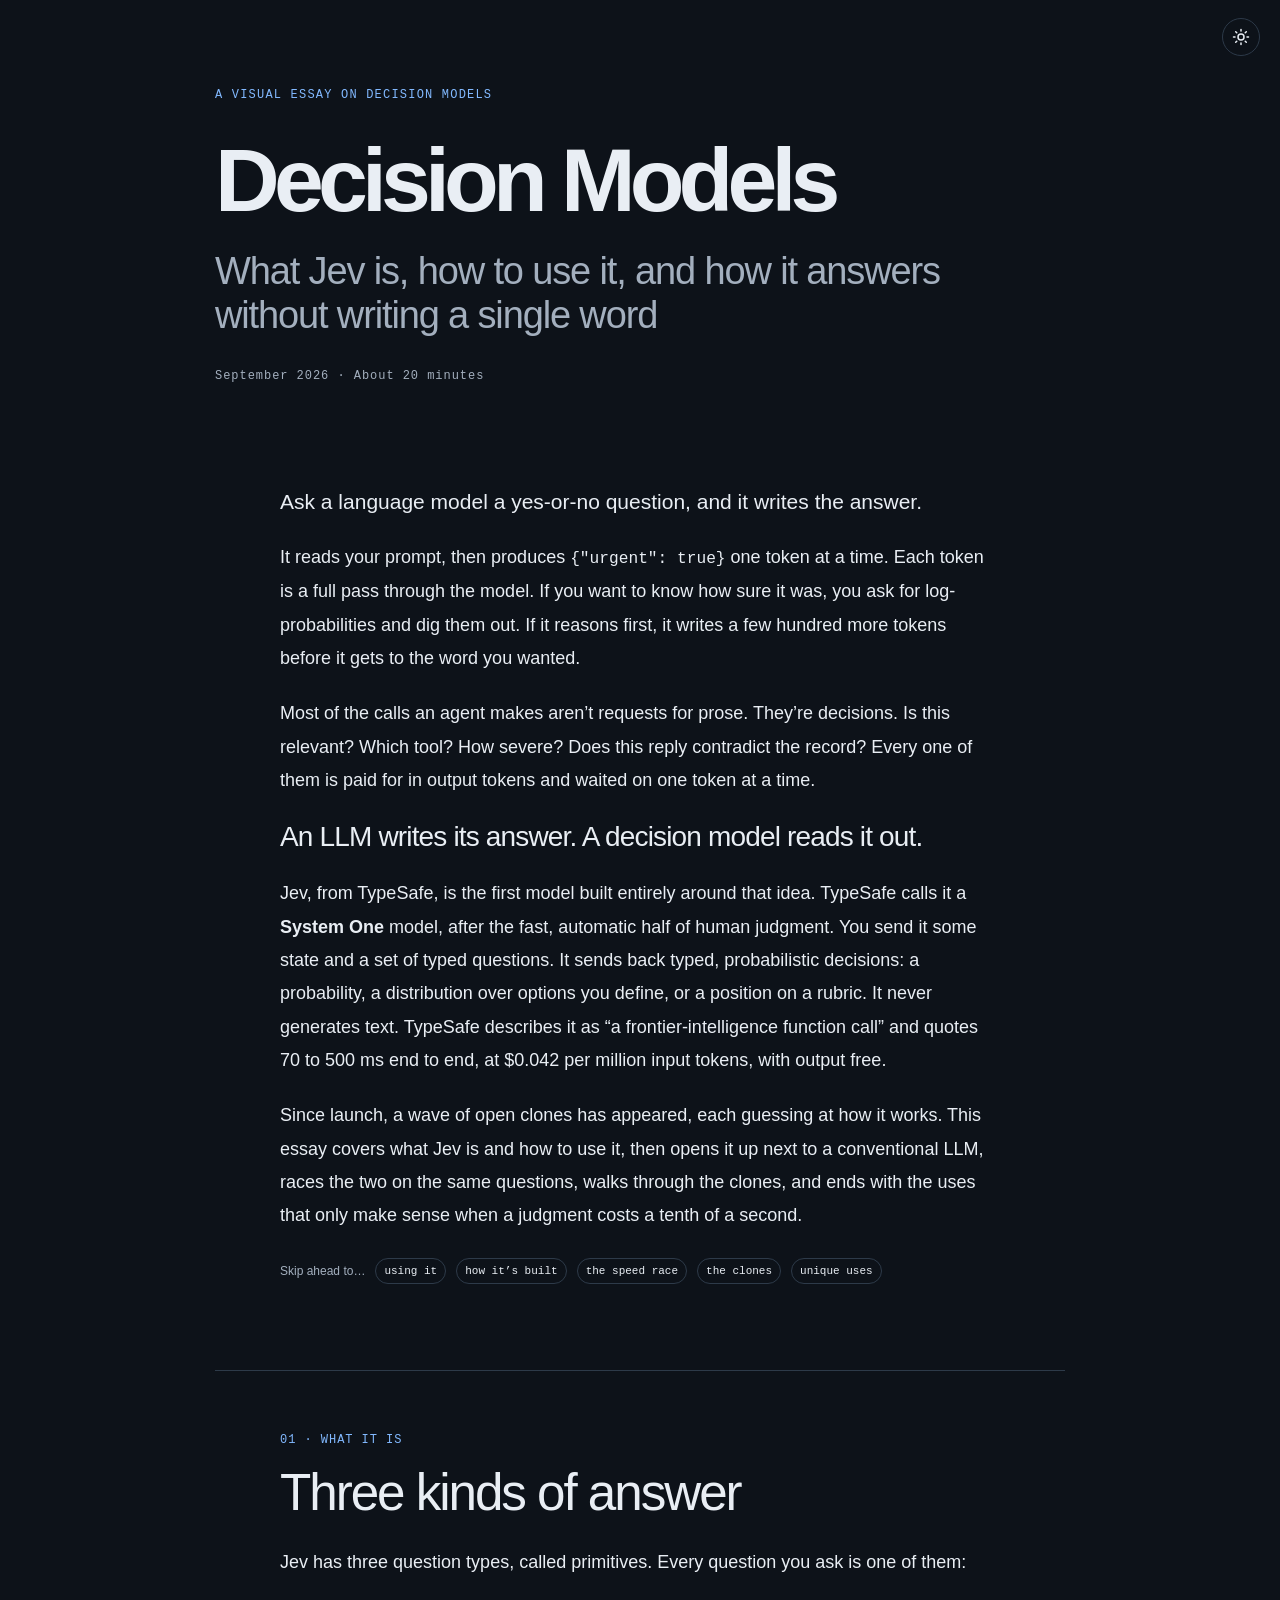
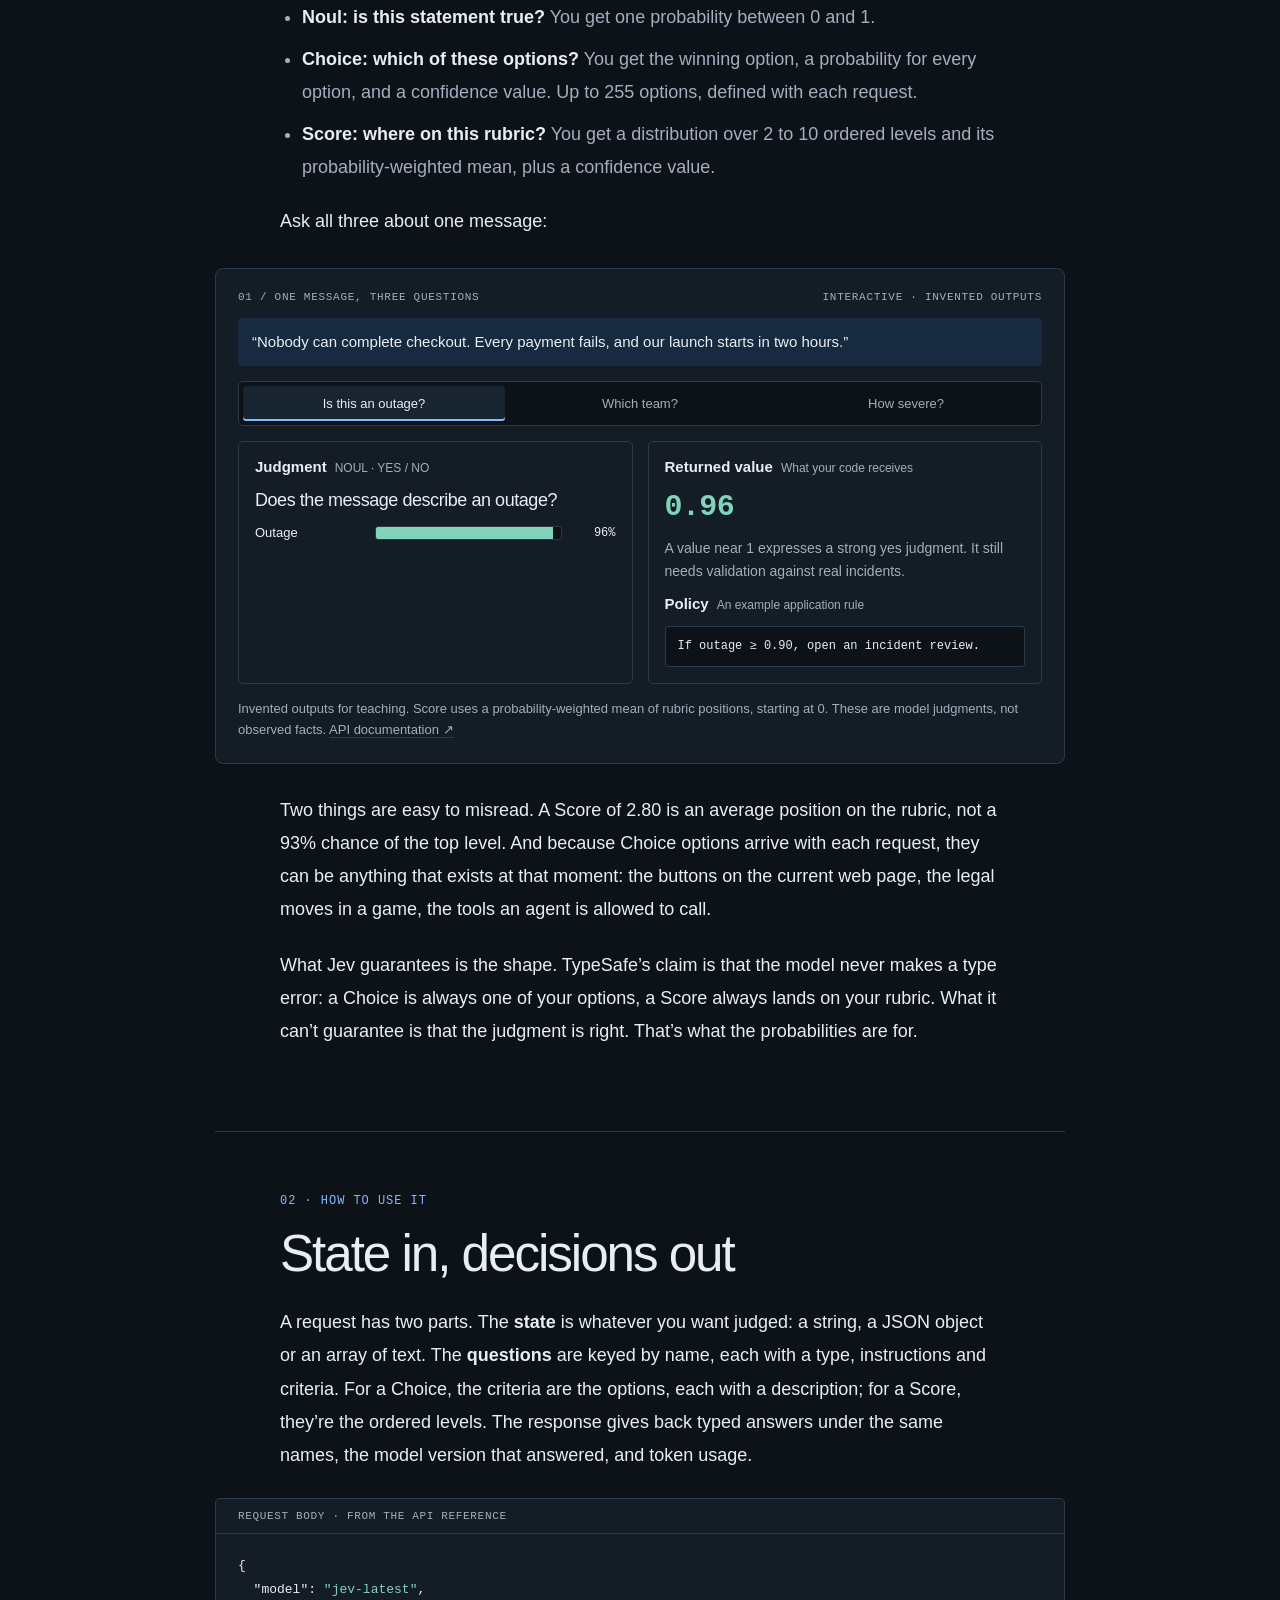
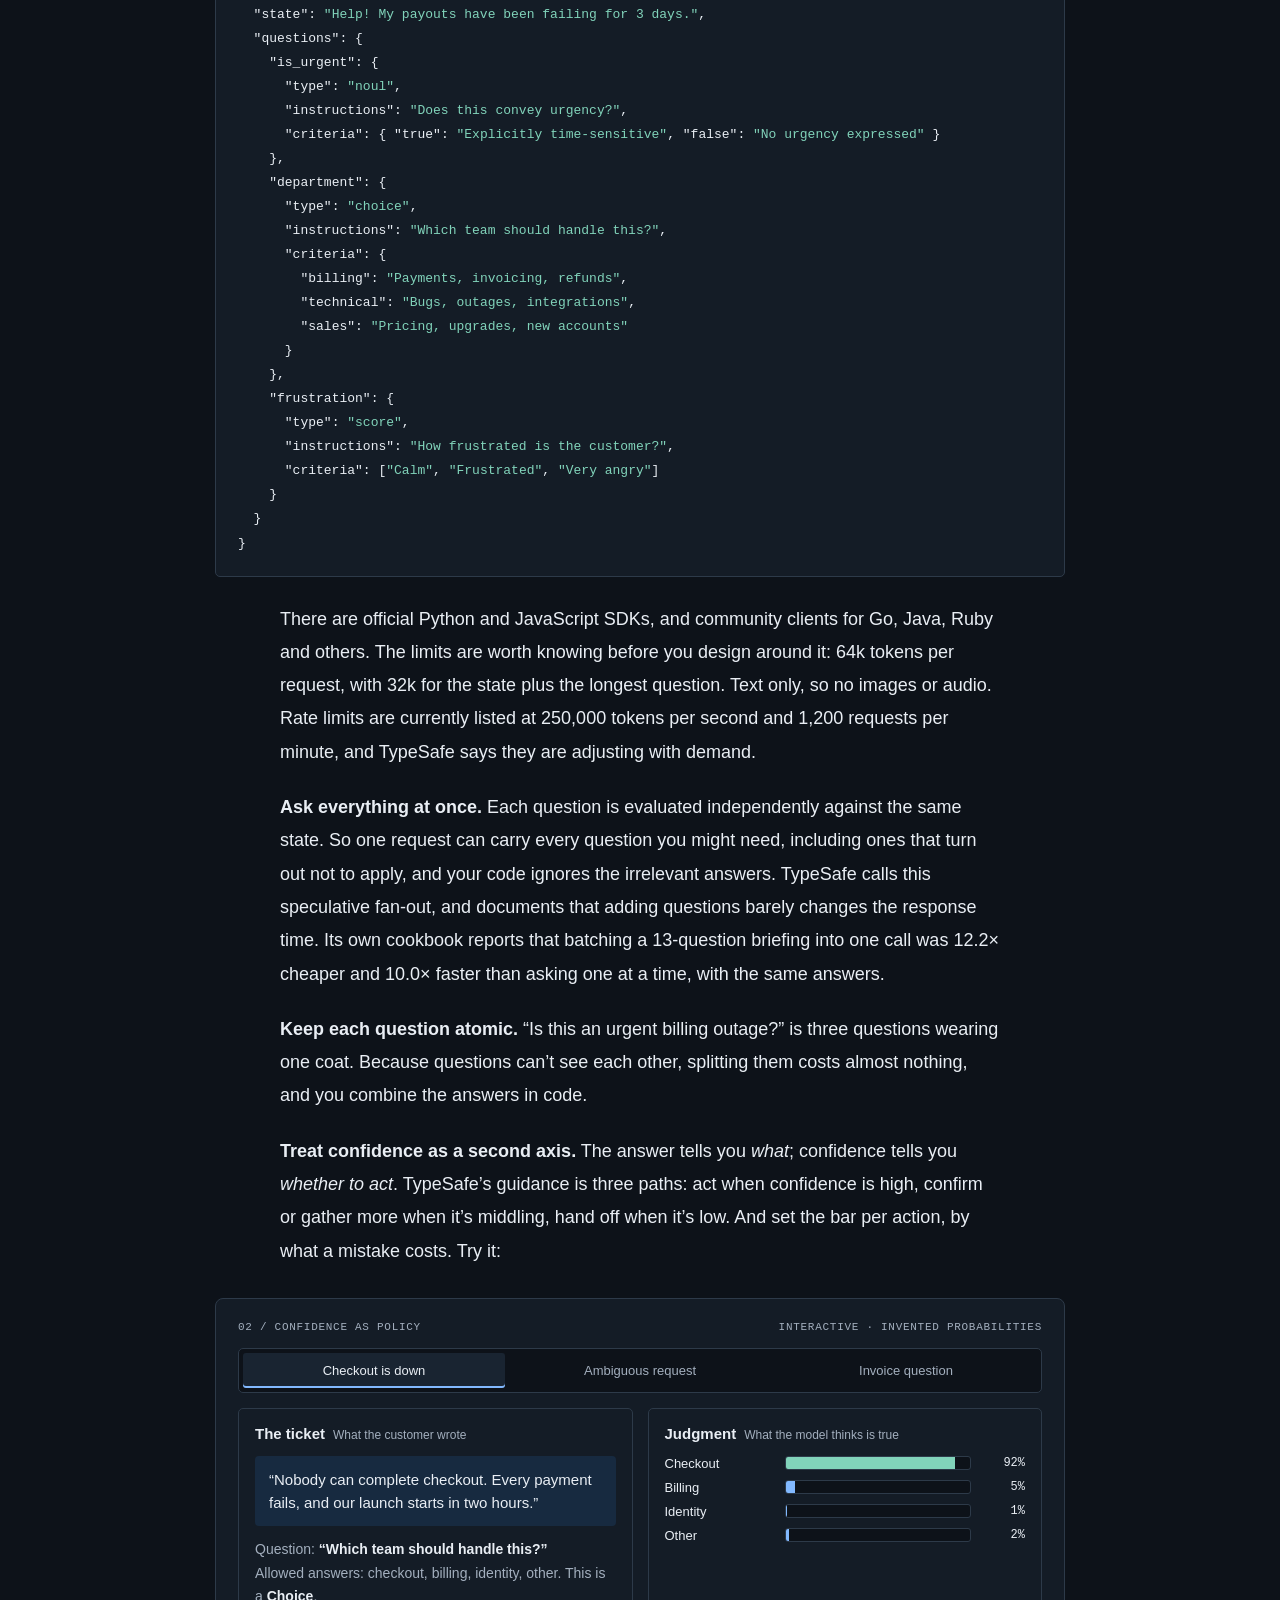
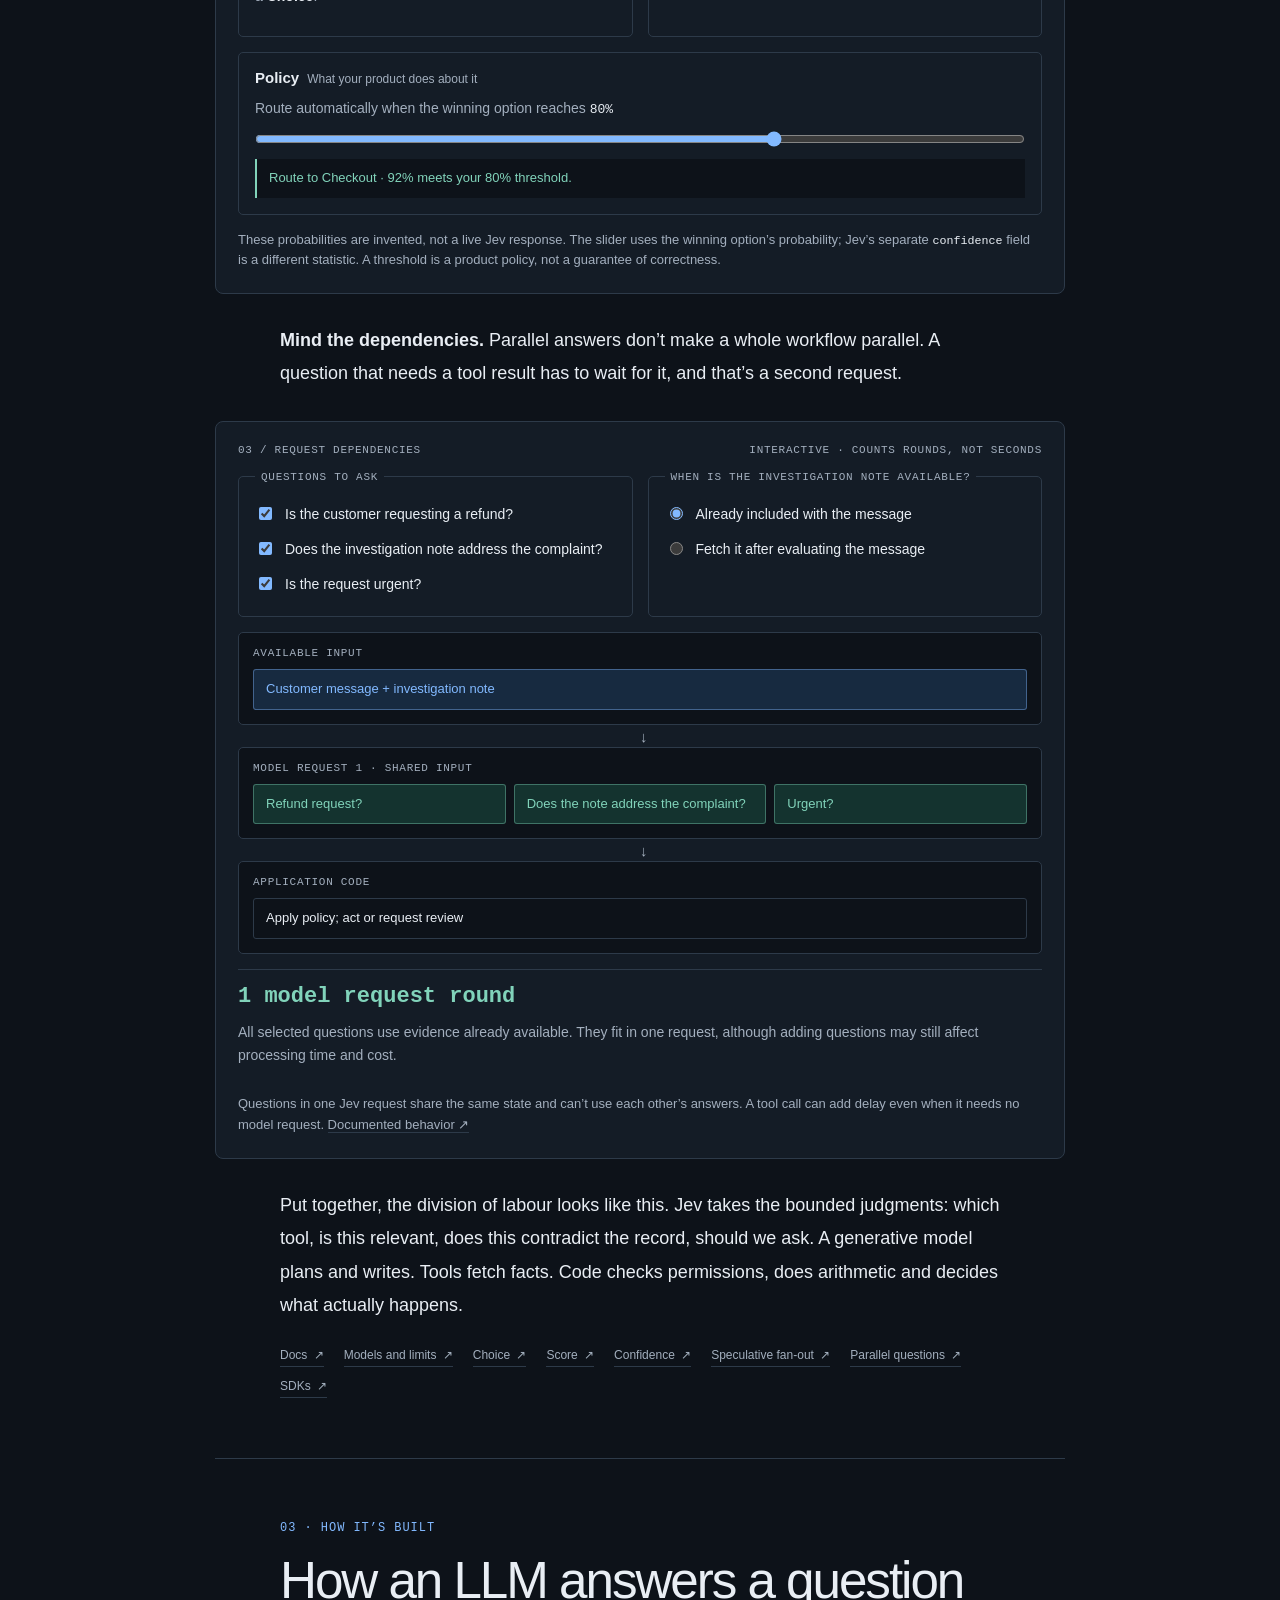
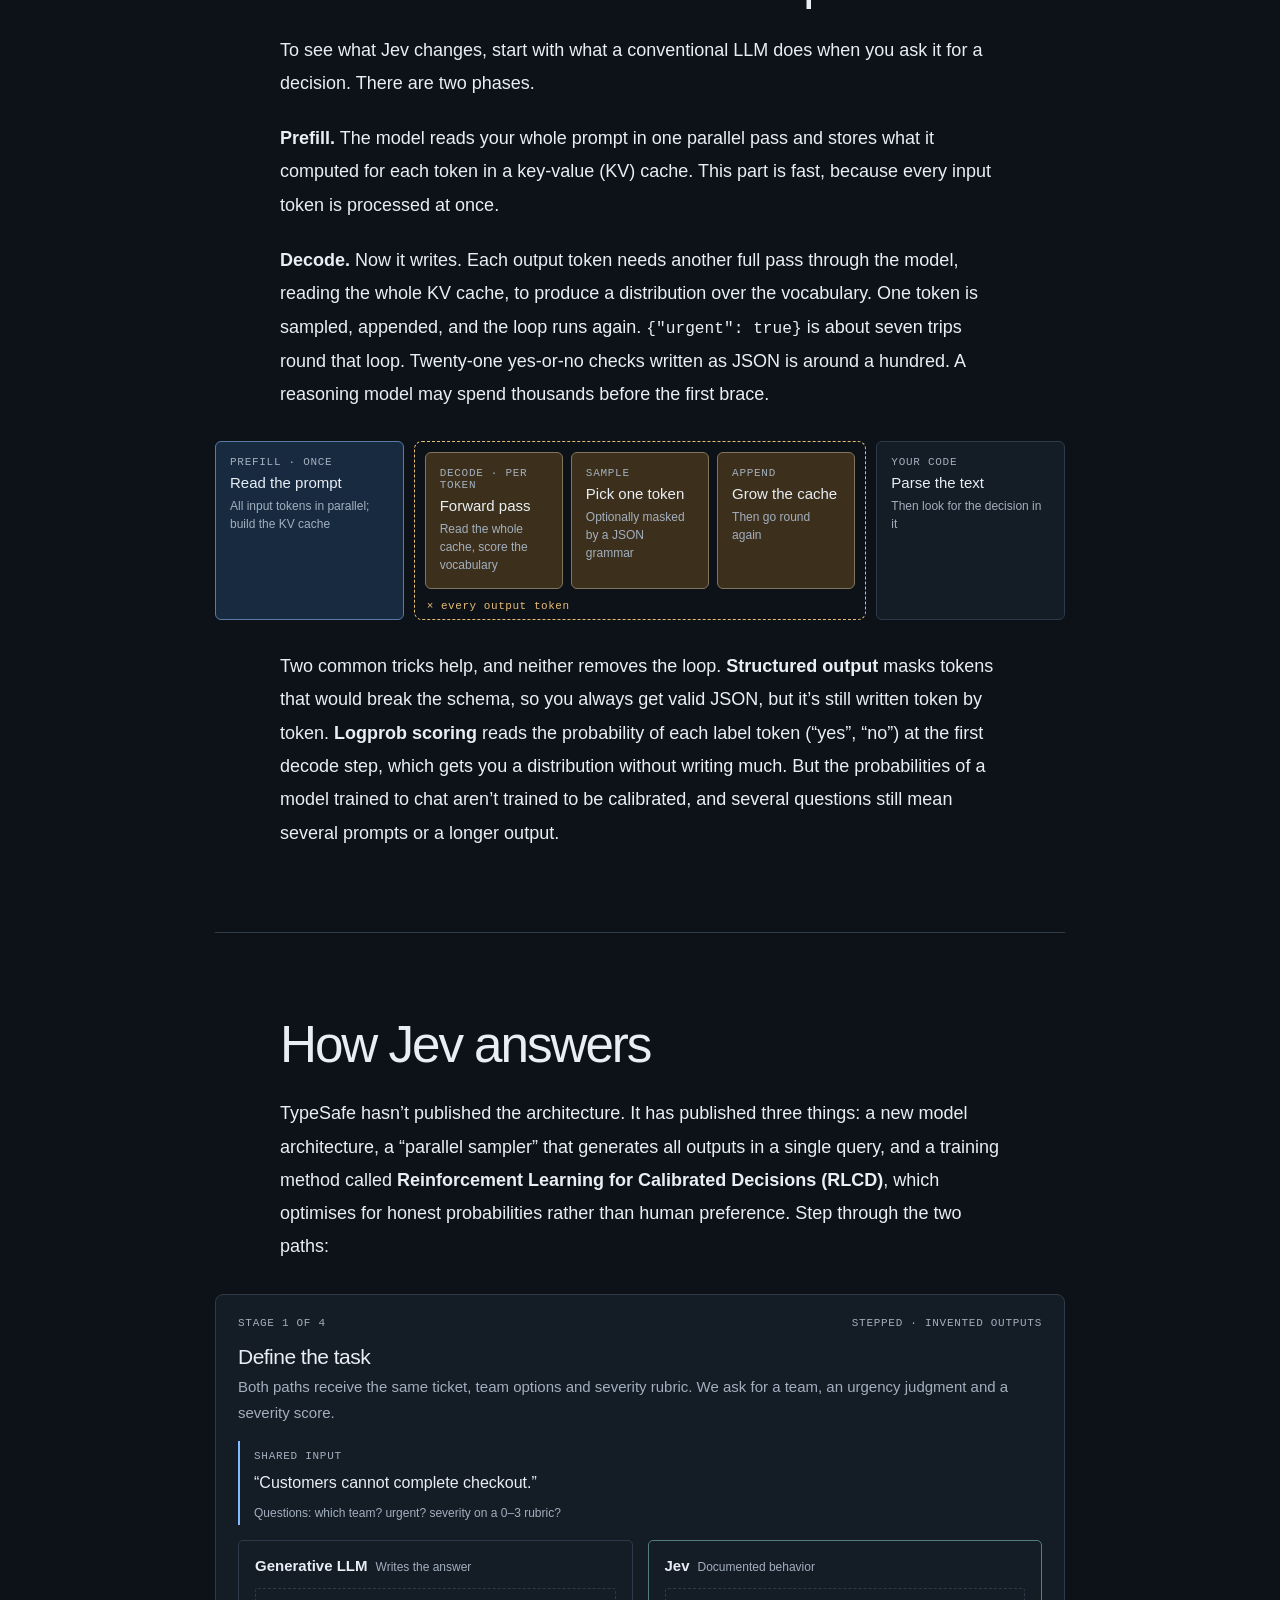
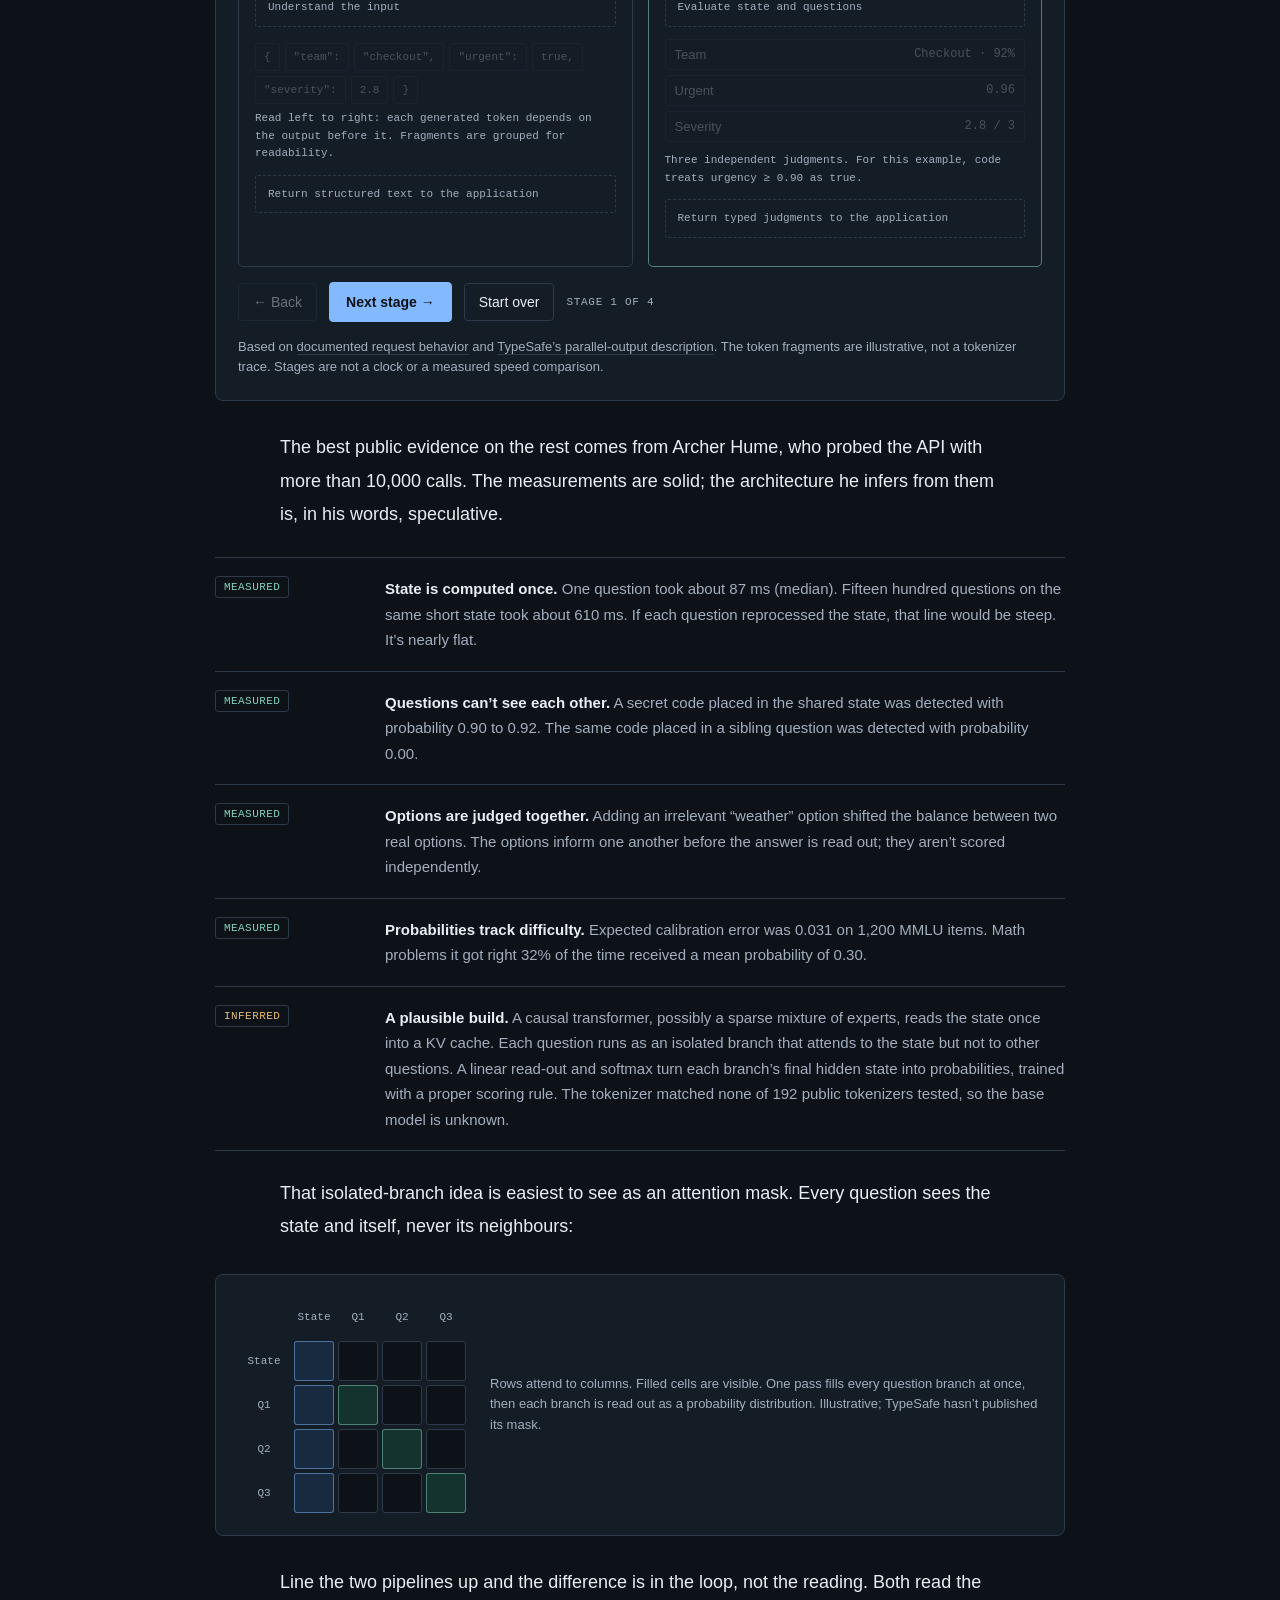
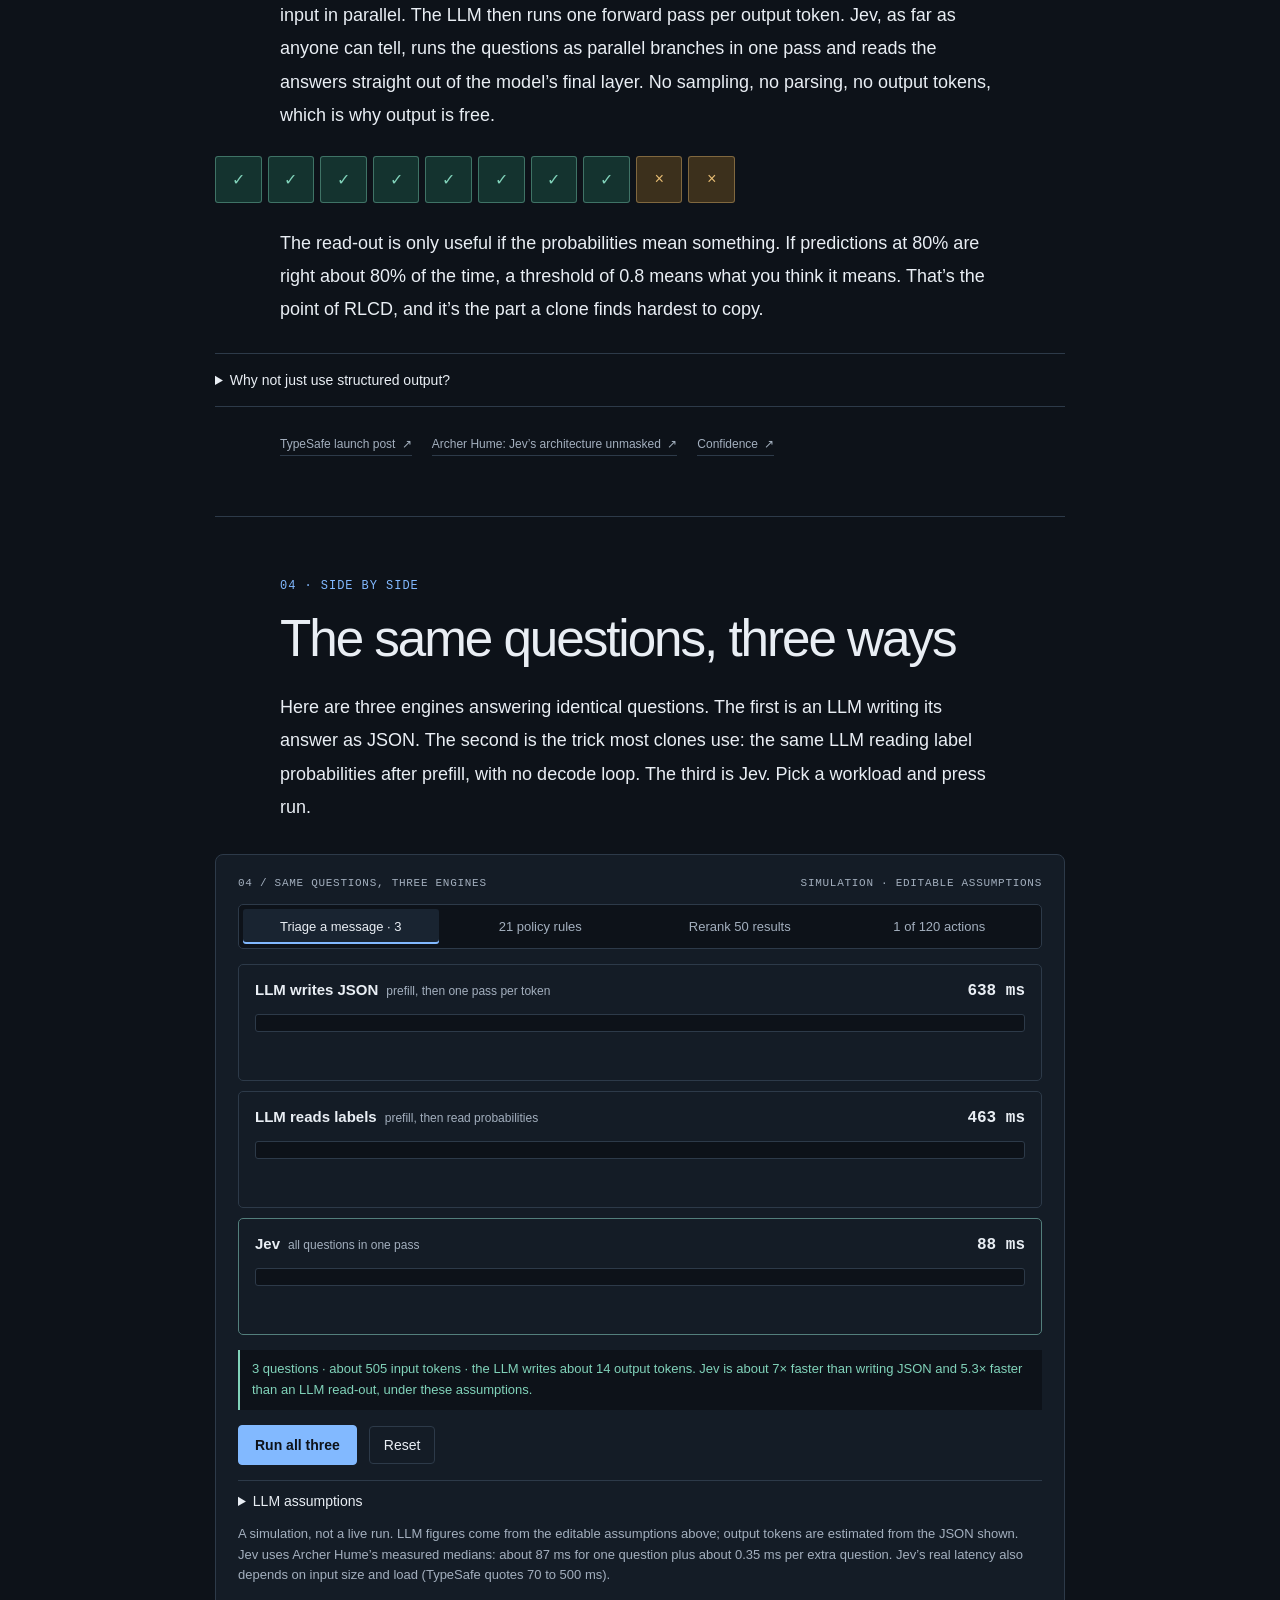
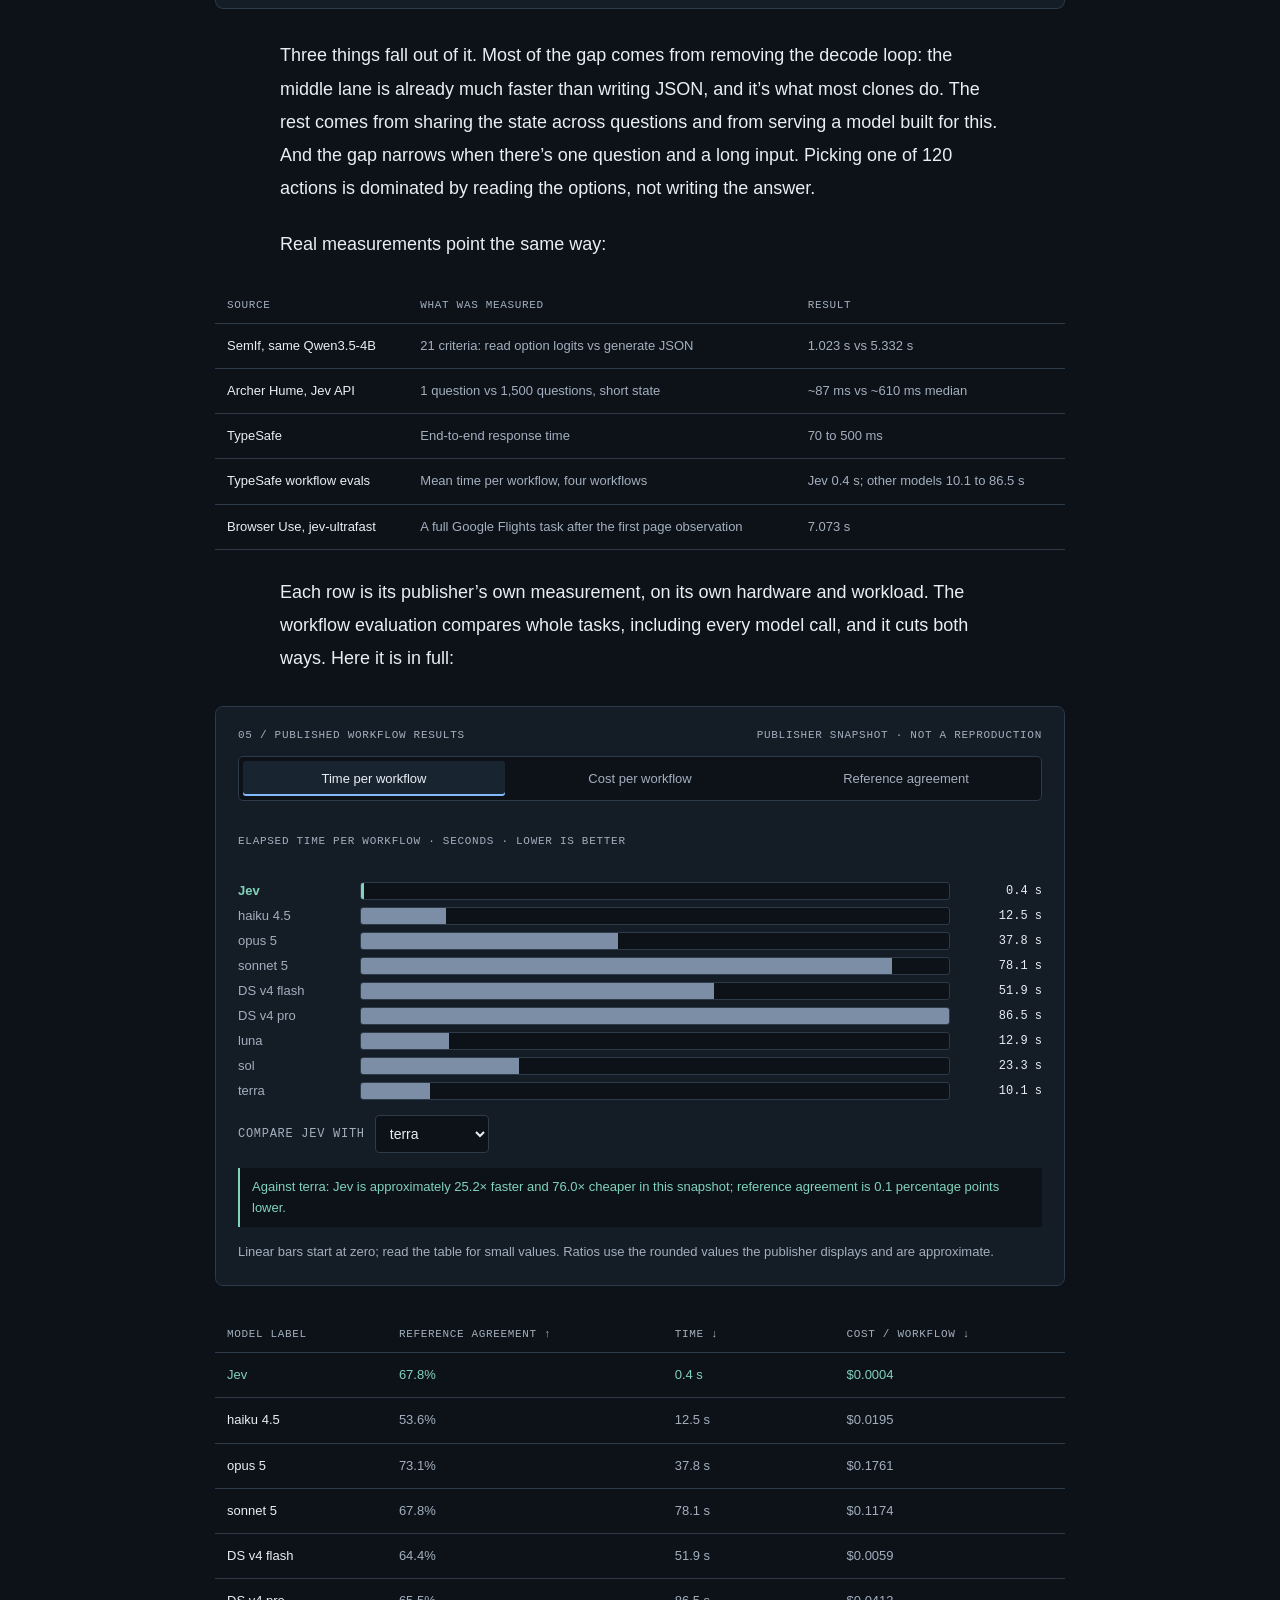
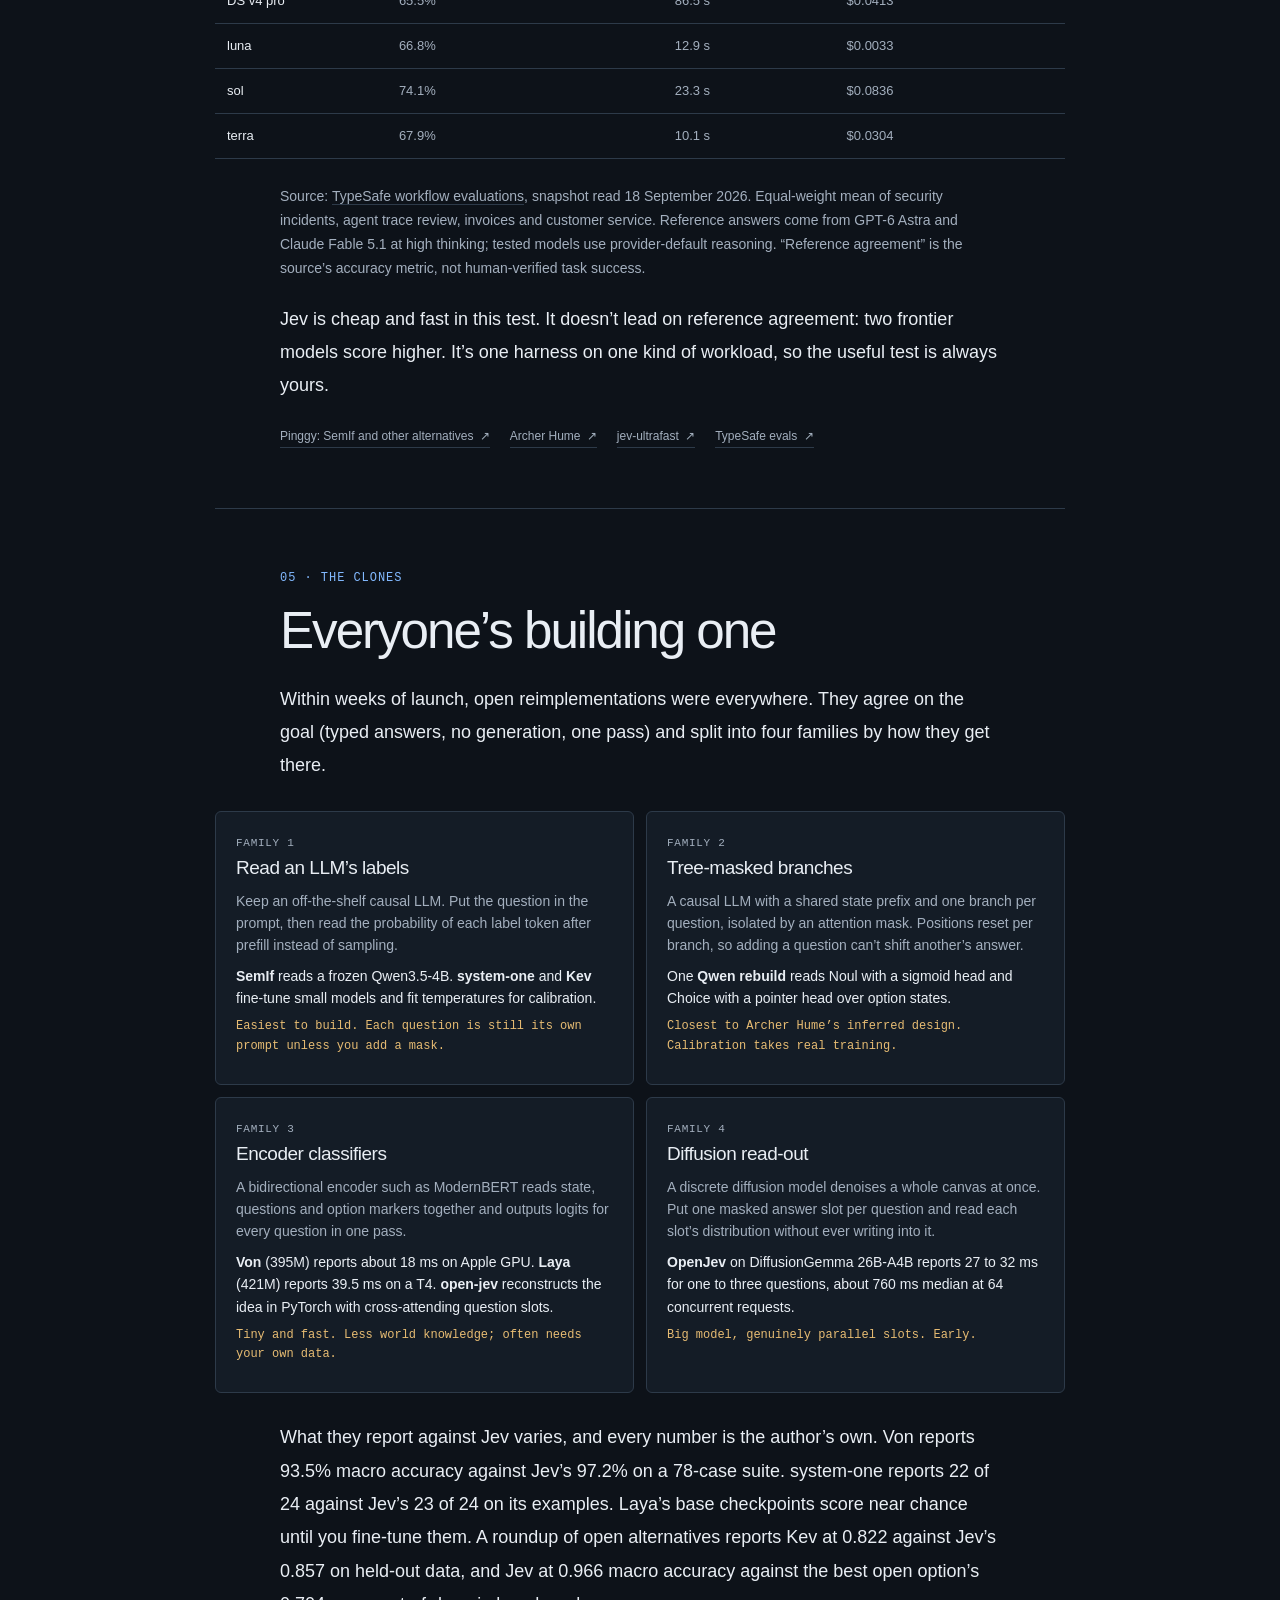
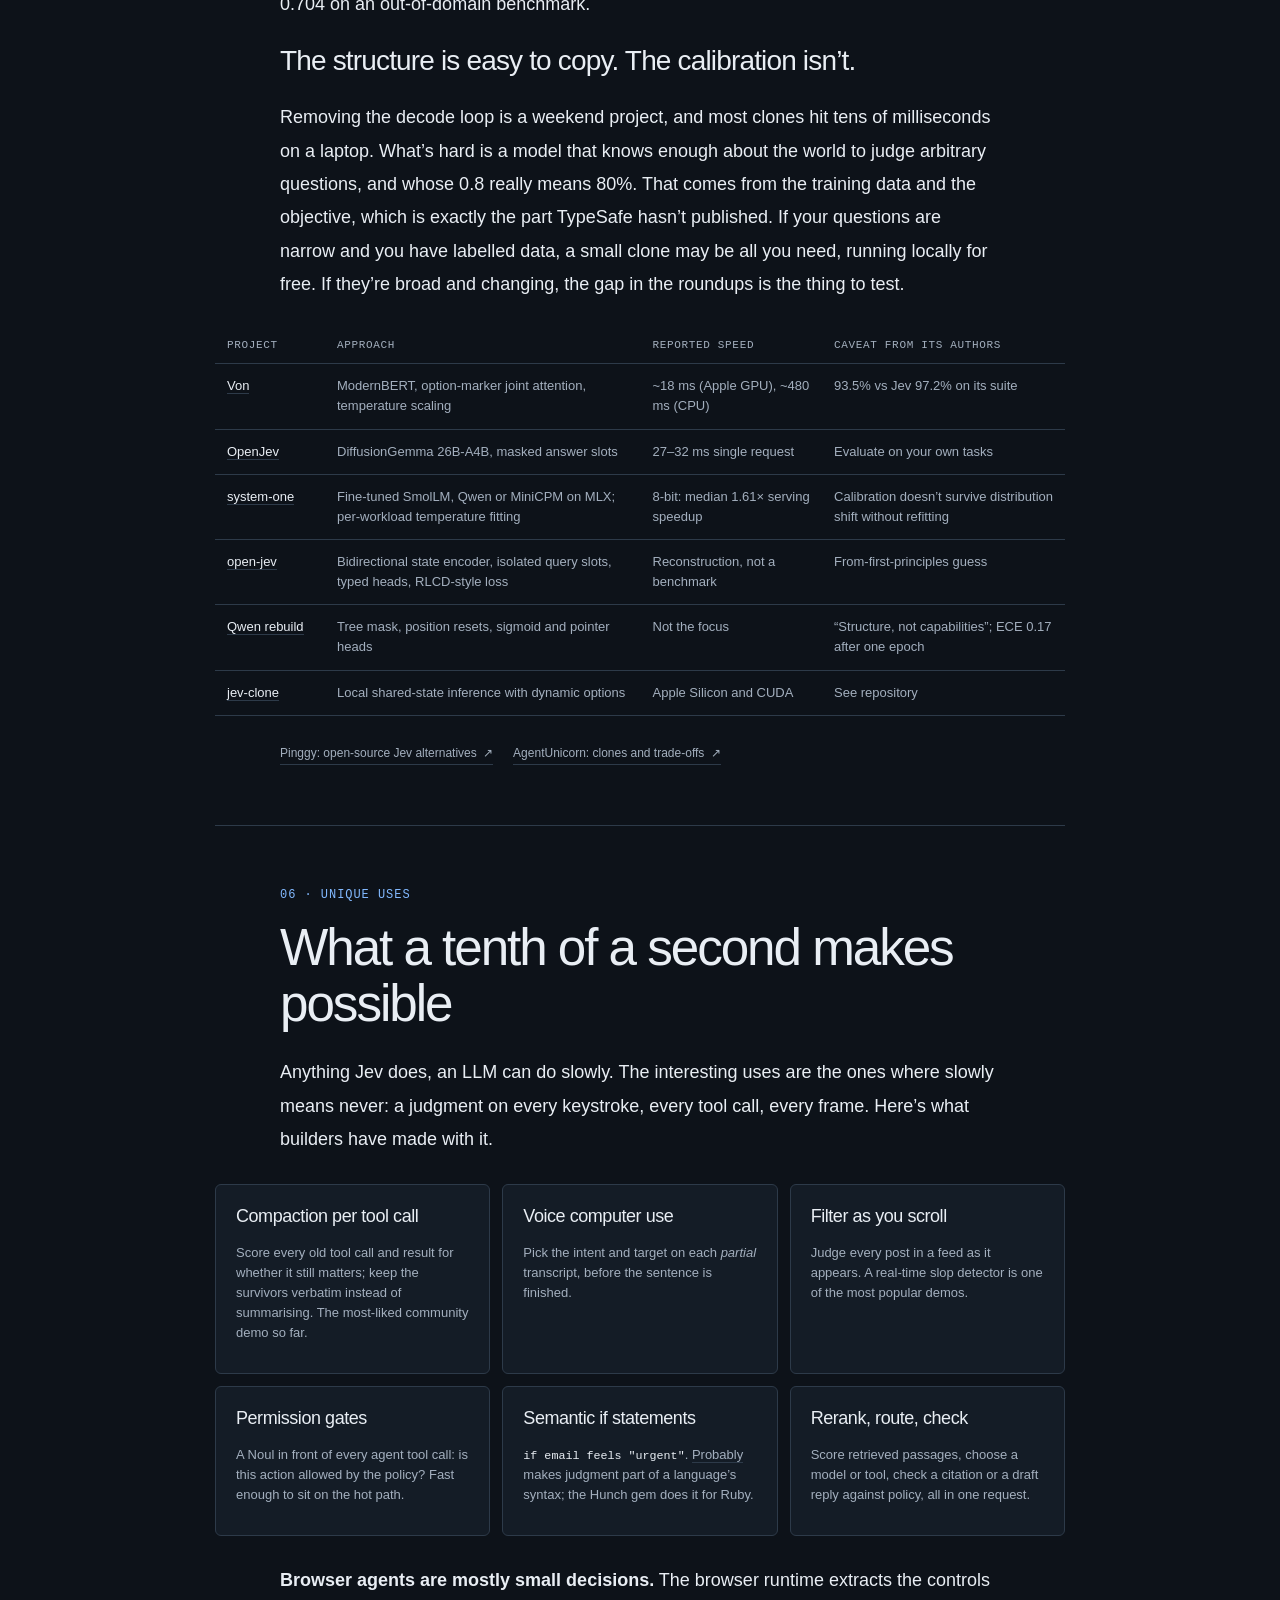
==== commit b83045a6: "Replace the launch-day story with what Jev is, how it works and how it compares - What it is and how" ====
--- a/agents.html
+++ b/agents.html
@@ -1,3 +1,3 @@
 <!doctype html>
-<html lang="en"><head><meta charset="utf-8"><meta name="viewport" content="width=device-width,initial-scale=1"><meta name="robots" content="noindex"><title>The refund at 10:19 · Decision Models</title><link rel="canonical" href="https://sambhav.dev/jev-explained/#agent"><meta http-equiv="refresh" content="0; url=index.html#agent"><script>var h=location.hash.slice(1),keep=['comparison', 'recording', 'side-by-side', 'game-recordings', 'question-plan', 'calculator'];location.replace('index.html#'+(keep.indexOf(h)>-1?h:'agent'));</script><style>body{margin:0;padding:40px 20px;background:#0d1219;color:#e9eef4;font:16px Arial,sans-serif}a{color:#82b9ff}</style></head>
-<body><p>This chapter is now part of one essay. <a href="index.html#agent">Continue to “The refund at 10:19” →</a></p></body></html>
+<html lang="en"><head><meta charset="utf-8"><meta name="viewport" content="width=device-width,initial-scale=1"><meta name="robots" content="noindex"><title>The refund at 10:19 · Decision Models</title><link rel="canonical" href="https://sambhav.dev/jev-explained/#use"><meta http-equiv="refresh" content="0; url=index.html#use"><script>var h=location.hash.slice(1),keep=['comparison', 'recording', 'side-by-side', 'game-recordings', 'question-plan', 'calculator'];location.replace('index.html#'+(keep.indexOf(h)>-1?h:'agent'));</script><style>body{margin:0;padding:40px 20px;background:#0d1219;color:#e9eef4;font:16px Arial,sans-serif}a{color:#82b9ff}</style></head>
+<body><p>This chapter is now part of one essay. <a href="index.html#use">Continue to “The refund at 10:19” →</a></p></body></html>
